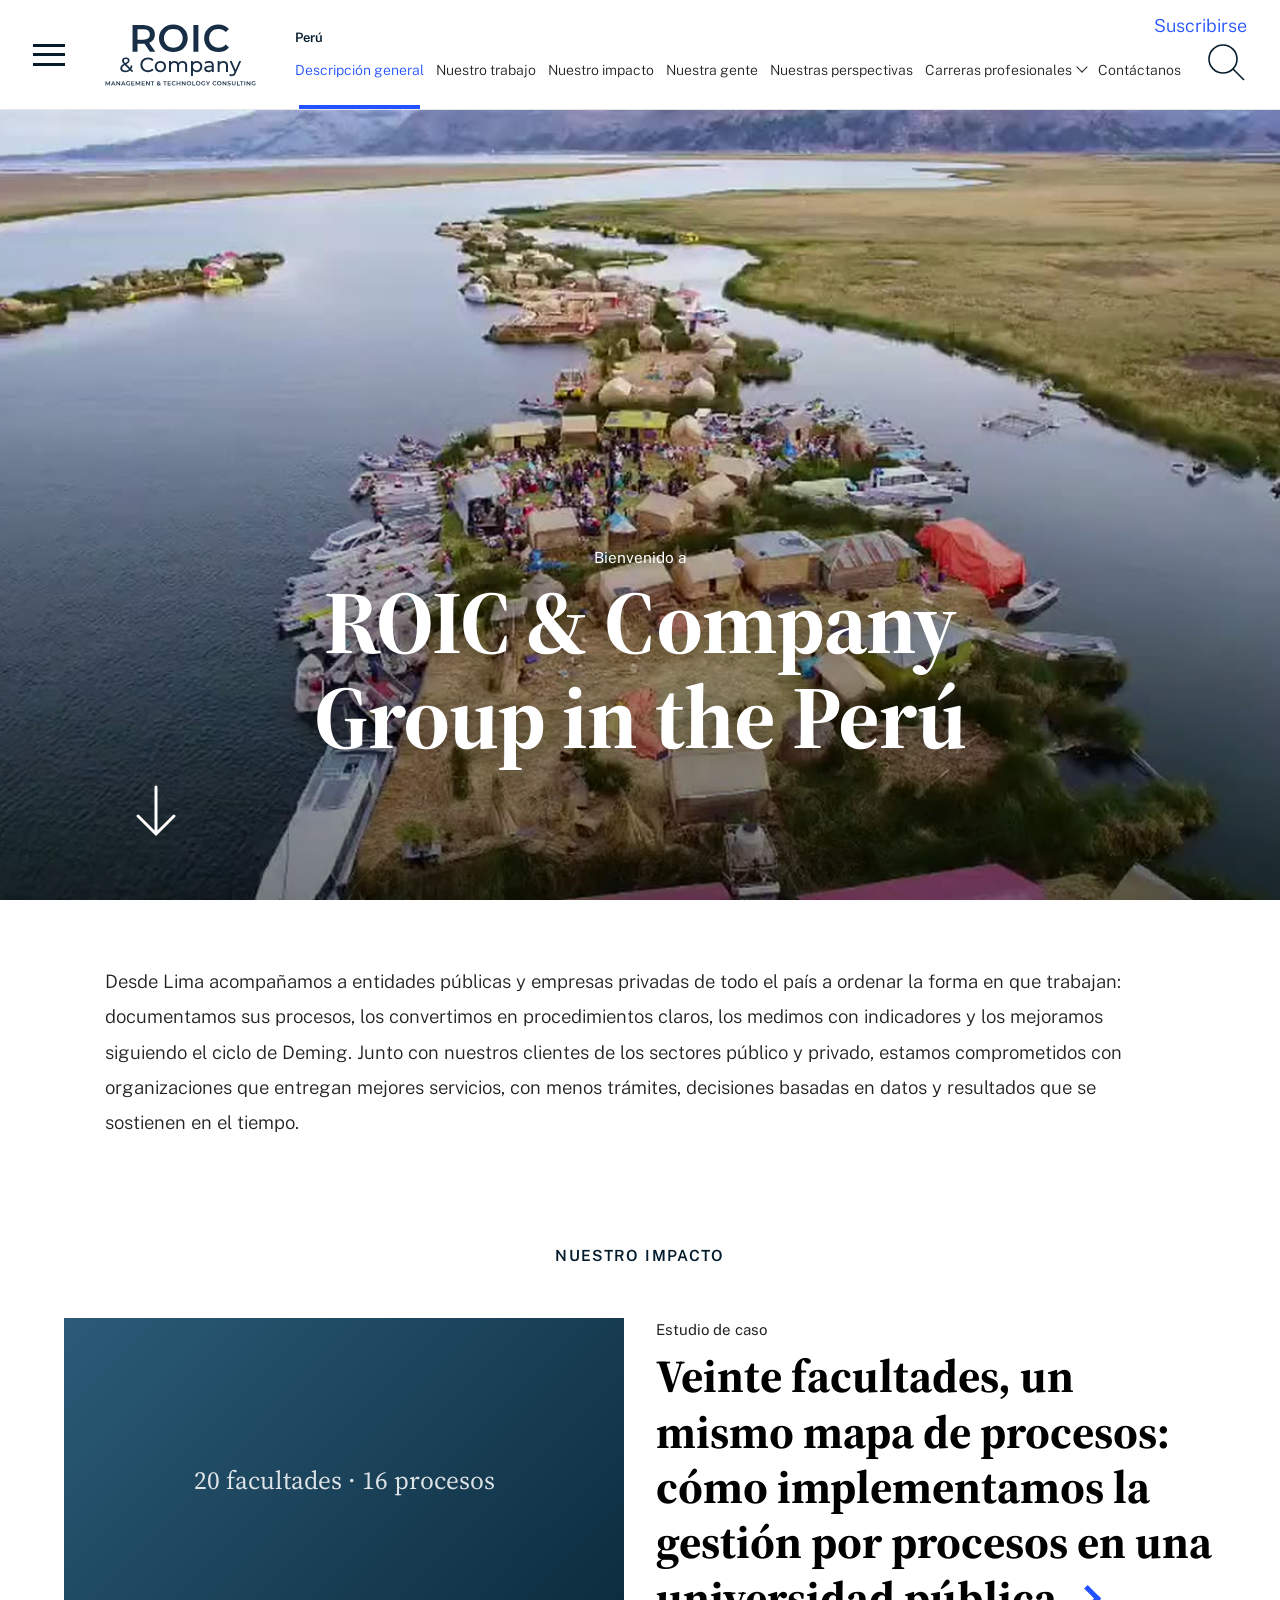
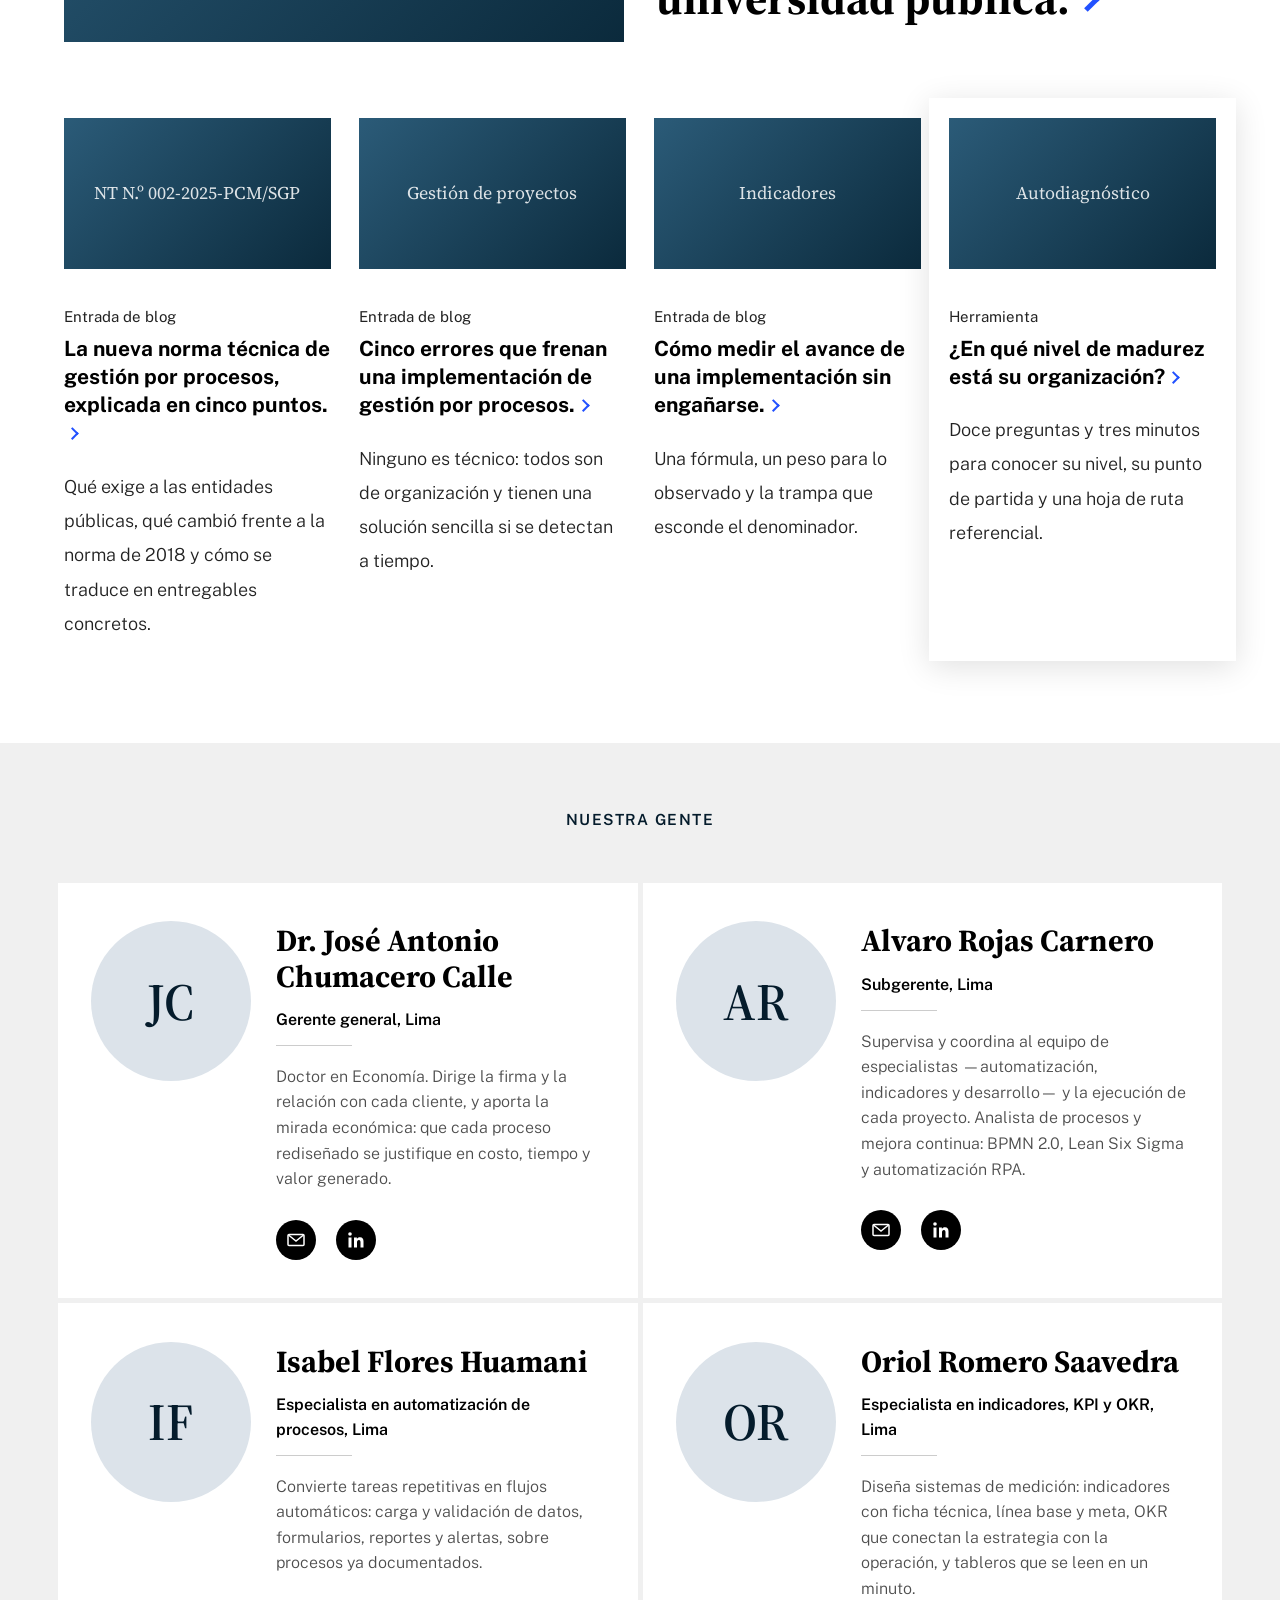
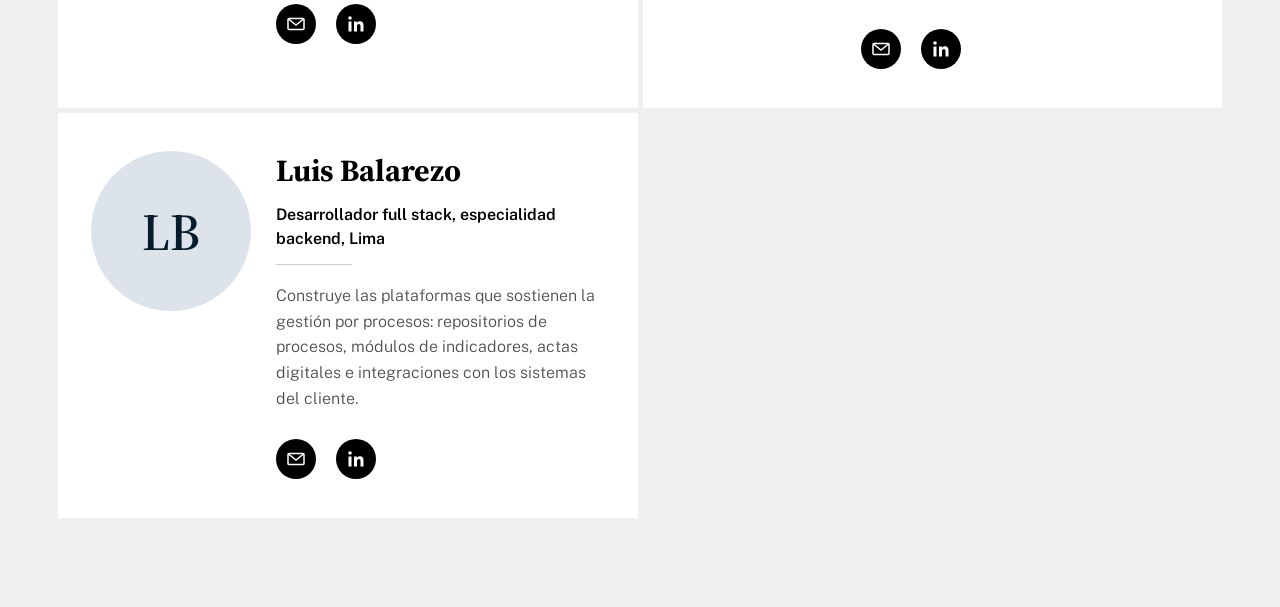
==== index.html @ 08c22ab5 "Perfil de Alvaro Rojas Carnero con su LinkedIn y su rol de supervisión - Perfil de Alvaro completado" ====
<!doctype html>
<html lang="es">
<head>
<meta charset="utf-8">
<meta name="viewport" content="width=device-width,initial-scale=1,viewport-fit=cover">
<title>ROIC &amp; Company Group in the Perú</title>
<meta name="description" content="ROIC &amp; Company, Management &amp; Technology Consulting: gestión por procesos para entidades públicas y empresas privadas en el Perú. Documentar, procedimentar, medir y mejorar.">
<meta name="theme-color" content="#FFFFFF">
<meta property="og:type" content="website">
<meta property="og:image" content="media/roic-logo.png">
<meta property="og:locale" content="es_PE">
<meta property="og:title" content="ROIC &amp; Company Group in the Perú">
<meta property="og:description" content="Gestión por procesos para entidades públicas y empresas privadas en el Perú.">
<link rel="icon" type="image/svg+xml" href="media/roic-icono.svg">
<link rel="icon" type="image/png" sizes="256x256" href="media/roic-icono.png">
<link rel="apple-touch-icon" href="media/roic-icono.png">
<link rel="preconnect" href="https://fonts.googleapis.com">
<link rel="preconnect" href="https://fonts.gstatic.com" crossorigin>
<link rel="stylesheet" href="https://fonts.googleapis.com/css2?family=Source+Serif+4:opsz,wght@8..60,400;8..60,600;8..60,700&family=Public+Sans:wght@300;400;500;600;700&display=swap">
<style>
/* Layout: corporate overview page. White sticky header with country label and section tabs; full-bleed video hero; centered intro; feature story; four-card row; people grid on grey. Single light look by design. */
:root{
  --ink:#051C2C; --text:#222222; --muted:#4D4D4D; --line:#E6E6E6;
  --blue:#2251FF; --grey:#F0F0F0; --white:#FFFFFF;
  --serif:"Source Serif 4",Georgia,"Times New Roman",serif;
  --sans:"Public Sans","Helvetica Neue",Arial,sans-serif;
  --hdr:110px;
  color-scheme:light;
}
*,*::before,*::after{box-sizing:border-box}
html{scroll-behavior:smooth;scroll-padding-top:var(--hdr)}
body{margin:0;background:var(--white);color:var(--text);font-family:var(--sans);font-size:18px;line-height:1.6;-webkit-font-smoothing:antialiased}
a{color:inherit;text-decoration:none}
h1,h2,h3,p{margin:0}
ul{margin:0;padding:0;list-style:none}
button{font:inherit;color:inherit;background:none;border:0;cursor:pointer;padding:0}
img{max-width:100%;display:block}
[hidden]{display:none!important}
:focus-visible{outline:2px solid var(--blue);outline-offset:3px}
.vh{position:absolute!important;width:1px;height:1px;overflow:hidden;clip:rect(0 0 0 0);white-space:nowrap}
.chev-r{display:inline-block;width:.42em;height:.42em;border-top:.13em solid var(--blue);border-right:.13em solid var(--blue);transform:rotate(45deg);margin-left:.18em;vertical-align:.12em}

/* ---------- Header ---------- */
.hdr{position:sticky;top:env(safe-area-inset-top,0px);z-index:50;background:var(--white);height:var(--hdr);border-bottom:1px solid var(--line)}
.hdr-in{height:100%;display:flex;align-items:stretch;padding-inline:clamp(16px,2.6vw,40px);gap:clamp(16px,3vw,56px)}
.burger{align-self:center;width:32px;height:22px;position:relative;flex:0 0 32px}
.burger span,.burger::before,.burger::after{content:"";position:absolute;left:0;right:0;height:3px;background:var(--ink)}
.burger::before{top:0}.burger span{top:9.5px}.burger::after{bottom:0}
.logo{align-self:center;font-family:var(--serif);font-weight:500;color:var(--ink);line-height:.98;font-size:29px;letter-spacing:-.01em;flex:0 0 auto}
.logo span{display:block}
.logo span+span{padding-left:.9em}
.nav{display:flex;flex-direction:column;justify-content:flex-end;min-width:0}
.country{font-size:13px;font-weight:600;color:var(--ink);margin-bottom:6px}
.tabs{display:flex;gap:clamp(14px,2vw,30px)}
.tabs>li{position:relative}
.tabs a,.tabs>li>button{display:inline-flex;align-items:center;gap:6px;padding:4px 0 28px;font-size:18px;font-weight:300;color:var(--text);white-space:nowrap;position:relative}
.tabs a:hover,.tabs>li>button:hover{color:var(--blue)}
.tabs a[aria-current="page"]{color:var(--blue)}
.tabs a[aria-current="page"]::after{content:"";position:absolute;left:4px;right:4px;bottom:0;height:4px;background:var(--blue)}
.dn{width:8px;height:8px;border-right:1.4px solid currentColor;border-bottom:1.4px solid currentColor;transform:translateY(-3px) rotate(45deg)}
.drop{position:absolute;top:100%;left:0;background:var(--white);border:1px solid var(--line);box-shadow:0 12px 30px rgba(0,0,0,.12);min-width:240px;padding:10px 0}
.drop a{display:block;padding:10px 20px;font-size:16px}
.drop a:hover{background:var(--grey)}
.util{margin-left:auto;display:flex;flex-direction:column;align-items:flex-end;justify-content:space-between;padding-block:12px 18px}
.util .acct{font-size:18px;color:var(--blue);font-weight:300}
.util .acct a:hover{text-decoration:underline}
.search-btn svg{width:42px;height:42px;stroke:var(--ink);stroke-width:1.6;fill:none}
@media (max-width:1660px){.tabs{gap:16px}.tabs a,.tabs>li>button{font-size:15.5px}}
@media (max-width:1460px){.tabs{gap:12px}.tabs a,.tabs>li>button{font-size:14px}}
@media (max-width:1279px){.nav,.util .acct{display:none}:root{--hdr:84px}.util{justify-content:center}.search-btn svg{width:32px;height:32px}.logo{font-size:25px}}

/* side menu */
.side{position:fixed;inset:0;z-index:80;display:flex}
.side-panel{width:min(420px,100%);height:100%;overflow-y:auto;background:var(--white);padding:28px clamp(20px,3vw,40px) 40px;box-shadow:20px 0 60px rgba(0,0,0,.2)}
.side-scrim{flex:1;background:rgba(5,28,44,.5)}
.side-x{font-size:34px;line-height:1;color:var(--ink);margin-bottom:24px}
.side h2{font-size:13px;font-weight:600;letter-spacing:.12em;text-transform:uppercase;color:var(--muted);margin:26px 0 8px}
.side a{display:block;padding:9px 0;font-size:20px;font-weight:300;border-bottom:1px solid var(--line)}
.side a:hover{color:var(--blue)}

/* search */
.srch{position:fixed;inset:0;z-index:90;background:rgba(255,255,255,.98);padding:clamp(24px,6vw,80px) clamp(16px,6vw,120px);overflow-y:auto}
.srch-top{display:flex;gap:16px;align-items:center;border-bottom:2px solid var(--ink);max-width:1000px;margin-inline:auto}
.srch input{flex:1;min-width:0;border:0;outline:0;font:400 clamp(26px,4vw,44px)/1.3 var(--serif);color:var(--ink);padding:10px 0;background:transparent}
.srch-x{font-size:40px;line-height:1;color:var(--ink)}
.srch ul{max-width:1000px;margin:24px auto 0;display:grid;gap:4px}
.srch li a{display:block;padding:14px 0;border-bottom:1px solid var(--line)}
.srch li a b{display:block;font:600 22px/1.3 var(--serif);color:var(--ink)}
.srch li a span{font-size:15px;color:var(--muted)}
.srch li a:hover b{color:var(--blue)}
.srch .none{max-width:1000px;margin:24px auto 0;color:var(--muted)}

/* ---------- Hero ---------- */
.hero{position:relative;height:calc(100vh - var(--hdr));min-height:520px;max-height:960px;overflow:hidden;color:#fff;
  background:#0B2A3C linear-gradient(160deg,#173F57 0%,#0B2A3C 45%,#051C2C 100%)}
.hero video{position:absolute;inset:0;width:100%;height:100%;object-fit:cover;opacity:0;transition:opacity 1.1s ease}
.hero video.on{opacity:1}
/* Paso de una región a otra: el video se oscurece y aparece el nombre de la región siguiente. */
.velo{position:absolute;inset:0;pointer-events:none;background:radial-gradient(ellipse 70% 60% at 50% 34%,rgba(5,28,44,.5),rgba(5,28,44,.8));opacity:0;transition:opacity .9s ease}
.hero.cambio .velo{opacity:1}
.reg{position:absolute;left:0;right:0;top:clamp(36px,15%,190px);z-index:1;display:flex;flex-direction:column;align-items:center;text-align:center;padding-inline:16px;pointer-events:none;color:#fff}
.reg>*{opacity:0;transition:opacity .45s ease,transform .45s ease,letter-spacing .45s ease,width .45s ease,clip-path .45s ease}
.reg-k{font-size:clamp(12px,.95vw,14px);font-weight:600;letter-spacing:.32em;text-transform:uppercase;color:#AFC2FF;transform:translateY(8px)}
.reg-n{font-size:clamp(34px,4.8vw,76px);font-weight:300;line-height:1.1;letter-spacing:.5em;margin-right:-.5em;text-transform:uppercase;margin-top:10px;clip-path:inset(0 0 100% 0);transform:translateY(.25em);text-shadow:0 2px 30px rgba(0,0,0,.35)}
.reg-l{display:block;width:0;height:3px;background:var(--blue);margin-top:18px}
.reg-c{font-size:clamp(12px,.95vw,14px);letter-spacing:.16em;margin-top:14px;font-variant-numeric:tabular-nums;color:rgba(255,255,255,.85)}
.hero.cambio .reg>*{opacity:1;transform:none;transition-duration:.9s;transition-timing-function:cubic-bezier(.2,.7,.2,1)}
.hero.cambio .reg-k{transition-delay:.1s}
.hero.cambio .reg-n{clip-path:inset(0 0 -10% 0);letter-spacing:.28em;margin-right:-.28em;transition-delay:.2s}
.hero.cambio .reg-l{width:72px;transition-delay:.55s}
.hero.cambio .reg-c{transition-delay:.7s}
/* Región que se está viendo, junto al botón de pausa. */
.loc{position:absolute;right:calc(clamp(16px,2.2vw,40px) + 60px);bottom:clamp(20px,4vh,40px);z-index:2;height:44px;margin:0;display:flex;align-items:center;gap:10px;color:#fff;font-size:13px;font-weight:600;letter-spacing:.16em;text-transform:uppercase;text-shadow:0 1px 8px rgba(0,0,0,.5);transition:opacity .5s ease}
.loc::before{content:"";width:22px;height:2px;background:currentColor}
.hero.cambio .loc{opacity:0}
.hero::after{content:"";position:absolute;inset:0;background:linear-gradient(180deg,rgba(0,0,0,0) 25%,rgba(0,0,0,.5) 100%);pointer-events:none}
.hero-txt{position:absolute;left:0;right:0;bottom:clamp(110px,15vh,150px);z-index:1;text-align:center;padding-inline:16px}
.hero-txt p{font-size:clamp(15px,1.2vw,18px);font-weight:400;text-shadow:0 1px 8px rgba(0,0,0,.4)}
.hero-txt h1{font-family:var(--serif);font-weight:700;font-size:clamp(52px,7vw,104px);line-height:1.06;letter-spacing:-.01em;margin-top:6px;text-shadow:0 2px 24px rgba(0,0,0,.35);text-wrap:balance}
.down{position:absolute;left:clamp(16px,10.5vw,190px);bottom:clamp(40px,7vh,64px);z-index:1;width:44px;height:52px}
.down svg{width:100%;height:100%;stroke:#fff;stroke-width:3;fill:none;stroke-linecap:round}
.pause{position:absolute;right:clamp(16px,2.2vw,40px);bottom:clamp(20px,4vh,40px);z-index:2;width:44px;height:44px;border-radius:50%;background:var(--blue);display:grid;place-items:center}
.pause i{display:block;width:14px;height:16px;border-left:5px solid #fff;border-right:5px solid #fff}
.pause.play i{width:0;height:0;border-left:15px solid #fff;border-top:9px solid transparent;border-bottom:9px solid transparent;border-right:0;margin-left:4px}
.pause .tip{position:absolute;right:-4px;bottom:calc(100% + 14px);background:#fff;color:var(--ink);font-size:20px;font-weight:300;white-space:nowrap;padding:12px 24px;opacity:0;transform:translateY(4px);transition:opacity .2s,transform .2s;pointer-events:none}
.pause .tip::after{content:"";position:absolute;right:18px;top:100%;border:8px solid transparent;border-top-color:#fff}
.pause:hover .tip,.pause:focus-visible .tip{opacity:1;transform:none}

/* ---------- Intro ---------- */
.intro{padding:clamp(48px,6vw,64px) 16px clamp(64px,8vw,110px)}
.intro p{max-width:1070px;margin-inline:auto;font-size:clamp(18px,1.45vw,21px);line-height:1.9;font-weight:300;color:var(--text)}

/* ---------- Feature ---------- */
.label{text-align:center;font-size:clamp(15px,1.2vw,18px);font-weight:600;letter-spacing:.09em;text-transform:uppercase;color:var(--ink);margin-bottom:clamp(36px,4vw,56px)}
.feat{max-width:1560px;margin-inline:auto;padding-inline:clamp(16px,5vw,90px);display:grid;grid-template-columns:minmax(0,1fr) minmax(0,1fr);gap:clamp(24px,2.5vw,40px);align-items:start}
.media{position:relative;background:#173F57 linear-gradient(135deg,#2B5B78,#0B2A3C);aspect-ratio:745/430;overflow:hidden;max-width:100%}
.media img{position:absolute;inset:0;width:100%;height:100%;object-fit:cover}
.media .ph{position:absolute;inset:0;display:grid;place-items:center;color:rgba(255,255,255,.85);font-family:var(--serif);font-size:clamp(20px,2vw,30px);text-align:center;padding:16px}
.kind{font-size:15px;color:var(--text);margin-bottom:6px}
.feat h2{font-family:var(--serif);font-weight:700;font-size:clamp(34px,3.6vw,56px);line-height:1.2;color:#000}
.feat h2 a:hover{text-decoration:underline;text-decoration-thickness:2px;text-underline-offset:6px}

/* ---------- Cards ---------- */
.cards{max-width:1600px;margin:clamp(56px,6vw,90px) auto 0;padding:0 clamp(16px,5vw,96px) clamp(72px,8vw,110px);display:grid;grid-template-columns:repeat(4,minmax(0,1fr));gap:clamp(16px,2.2vw,40px)}
.card{padding:20px;margin:-20px;transition:box-shadow .25s;background:var(--white);display:flex;flex-direction:column}
.card:hover,.card.hl{box-shadow:0 6px 30px rgba(0,0,0,.12)}
.card .media{aspect-ratio:352/198}
.card .media .ph{font-size:clamp(17px,1.4vw,22px)}
.card .kind{margin-top:36px}
.card h3{font-family:var(--sans);font-weight:700;font-size:clamp(21px,1.6vw,26px);line-height:1.35;color:#000}
.card h3 a:hover{text-decoration:underline;text-underline-offset:4px}
.card p.sum{margin-top:22px;font-size:clamp(18px,1.3vw,21px);font-weight:300;line-height:1.9;color:var(--text)}

/* ---------- People ---------- */
.people{background:var(--grey);padding:clamp(48px,5vw,64px) clamp(16px,4.5vw,72px) clamp(64px,7vw,96px)}
.people .label{margin-bottom:clamp(32px,4vw,56px)}
.pgrid{max-width:1530px;margin-inline:auto;display:grid;grid-template-columns:repeat(2,minmax(0,1fr));gap:5px}
.person{background:var(--white);padding:clamp(28px,3vw,50px) clamp(20px,2.6vw,40px);display:grid;grid-template-columns:160px minmax(0,1fr);gap:clamp(20px,2vw,30px);align-items:start;transition:box-shadow .25s;position:relative}
.person:hover{box-shadow:0 8px 40px rgba(0,0,0,.14);z-index:1}
.avatar{width:160px;height:160px;border-radius:50%;overflow:hidden;background:#DCE3EA;position:relative;display:grid;place-items:center;font-family:var(--serif);font-weight:600;font-size:52px;color:var(--ink)}
.avatar img{position:absolute;inset:0;width:100%;height:100%;object-fit:cover}
.person h3{font-family:var(--serif);font-weight:700;font-size:clamp(28px,2.4vw,36px);line-height:1.15;color:#000;margin-top:2px}
.role{font-size:16px;font-weight:600;color:#000;margin-top:14px;line-height:1.55}
.person hr{width:76px;border:0;border-top:1px solid #CCC;margin:12px 0 18px}
.bio{font-size:16px;font-weight:300;color:var(--muted);line-height:1.6}
.soc{display:flex;gap:20px;margin-top:28px;position:relative;z-index:1}
.person h3 a::after{content:"";position:absolute;inset:0}
.person:hover h3{color:var(--blue)}
.soc a{width:40px;height:40px;border-radius:50%;background:#000;display:grid;place-items:center}
.soc a:hover{background:var(--blue)}
.soc svg{width:20px;height:20px;fill:none;stroke:#fff;stroke-width:1.5}
.soc svg.in{fill:#fff;stroke:none}

@media (max-width:1100px){.cards{grid-template-columns:repeat(2,minmax(0,1fr));row-gap:56px}}
@media (max-width:900px){.feat{grid-template-columns:minmax(0,1fr)}.pgrid{grid-template-columns:minmax(0,1fr)}}
@media (max-width:620px){.cards{grid-template-columns:minmax(0,1fr)}.person{grid-template-columns:minmax(0,1fr)}.avatar{width:120px;height:120px;font-size:40px}.card{margin:-12px;padding:12px}}
@media (max-width:620px){.hero-txt{bottom:120px}.down{bottom:36px;width:34px;height:42px}}
@media (prefers-reduced-motion:reduce){html{scroll-behavior:auto}*{transition:none!important}}

.logo img{height:64px;width:auto;display:block}
.side-logo{display:block;border:0!important;padding:0 0 18px!important;margin-bottom:8px}
.side-logo img{width:240px;height:auto}
@media (max-width:1279px){.logo img{height:48px}}
</style>
</head>
<body>

<header class="hdr">
  <div class="hdr-in">
    <button type="button" class="burger" id="menu-open" aria-label="Abrir el menú" aria-expanded="false" aria-controls="side"><span></span></button>
    <a class="logo" href="index.html" aria-label="ROIC &amp; Company, inicio"><img src="media/roic-logo.svg" alt="ROIC &amp; Company · Management &amp; Technology Consulting" width="598" height="250"></a>
    <nav class="nav" aria-label="ROIC &amp; Company Group in the Perú">
      <p class="country">Perú</p>
      <ul class="tabs">
        <li><a href="index.html" aria-current="page">Descripción general</a></li>
        <li><a href="trabajo.html">Nuestro trabajo</a></li>
        <li><a href="impacto.html">Nuestro impacto</a></li>
        <li><a href="#gente">Nuestra gente</a></li>
        <li><a href="servicios.html#recursos">Nuestras perspectivas</a></li>
        <li><button type="button" id="car-btn" aria-expanded="false" aria-controls="car-drop">Carreras profesionales <span class="dn" aria-hidden="true"></span></button>
          <div class="drop" id="car-drop" hidden><a href="servicios.html#contacto">Trabaja con nosotros</a><a href="#gente">Conoce al equipo</a></div></li>
        <li><a href="servicios.html#contacto">Contáctanos</a></li>
      </ul>
    </nav>
    <div class="util">
      <p class="acct"><a href="servicios.html#contacto">Suscribirse</a></p>
      <button type="button" class="search-btn" id="search-open" aria-label="Buscar en el sitio"><svg viewBox="0 0 42 42" aria-hidden="true"><circle cx="18" cy="18" r="14"/><path d="M28 28l11 11"/></svg></button>
    </div>
  </div>
</header>

<div class="side" id="side" hidden>
  <nav class="side-panel" aria-label="Menú">
    <button type="button" class="side-x" id="menu-close" aria-label="Cerrar el menú">×</button>
    <a class="side-logo" href="index.html" aria-label="ROIC &amp; Company, inicio"><img src="media/roic-logo.svg" alt="ROIC &amp; Company · Management &amp; Technology Consulting" width="598" height="250"></a>
    <a href="index.html">Descripción general</a>
    <a href="trabajo.html">Nuestro trabajo</a>
    <a href="impacto.html">Nuestro impacto</a>
    <a href="#gente">Nuestra gente</a>
    <a href="servicios.html#recursos">Nuestras perspectivas</a>
    <a href="servicios.html#contacto">Contáctanos</a>
    <h2>Servicios</h2>
    <a href="servicios.html#documentar">Documentar</a>
    <a href="servicios.html#procedimentar">Procedimentar</a>
    <a href="servicios.html#medir">Medir</a>
    <a href="servicios.html#mejorar">Mejorar</a>
    <h2>Herramientas</h2>
    <a href="servicios.html#diagnostico">Autodiagnóstico de madurez</a>
    <a href="servicios.html#metodologia">Metodología</a>
    <a href="servicios.html#preguntas">Preguntas frecuentes</a>
  </nav>
  <div class="side-scrim" id="side-scrim"></div>
</div>

<div class="srch" id="srch" hidden role="dialog" aria-label="Buscar">
  <div class="srch-top"><label class="vh" for="q">Buscar</label><input id="q" type="search" placeholder="Buscar en ROIC &amp; Company" autocomplete="off"><button type="button" class="srch-x" id="search-close" aria-label="Cerrar la búsqueda">×</button></div>
  <ul id="srch-res"></ul>
  <p class="none" id="srch-none" hidden>No encontramos resultados. Pruebe con «indicadores», «manual» o «norma técnica».</p>
</div>

<main>
  <section class="hero" aria-labelledby="hero-t">
    <video class="clip on" autoplay muted playsinline preload="auto" poster="media/regiones/lima.jpg" aria-hidden="true"></video>
    <video class="clip" muted playsinline preload="none" aria-hidden="true"></video>
    <div class="velo" aria-hidden="true"></div>
    <div class="reg" aria-hidden="true"><span class="reg-k">Región</span><span class="reg-n" id="reg-n"></span><span class="reg-l"></span><span class="reg-c" id="reg-c"></span></div>
    <p class="loc" id="loc" aria-hidden="true">Lima · Perú</p>
    <div class="hero-txt">
      <p>Bienvenido a</p>
      <h1 id="hero-t">ROIC &amp; Company Group in the Perú</h1>
    </div>
    <a class="down" href="#intro" aria-label="Ir al contenido"><svg viewBox="0 0 44 52" aria-hidden="true"><path d="M22 2v46M4 31l18 18 18-18"/></svg></a>
    <button type="button" class="pause" id="pause" aria-label="Pausar el video"><i aria-hidden="true"></i><span class="tip" id="pause-tip">Pausar video</span></button>
  </section>

  <section class="intro" id="intro">
    <p>Desde Lima acompañamos a entidades públicas y empresas privadas de todo el país a ordenar la forma en que trabajan: documentamos sus procesos, los convertimos en procedimientos claros, los medimos con indicadores y los mejoramos siguiendo el ciclo de Deming. Junto con nuestros clientes de los sectores público y privado, estamos comprometidos con organizaciones que entregan mejores servicios, con menos trámites, decisiones basadas en datos y resultados que se sostienen en el tiempo.</p>
  </section>

  <section id="impacto" aria-labelledby="imp-t">
    <h2 class="label" id="imp-t">Nuestro impacto</h2>
    <div class="feat">
      <a class="media" href="servicios.html#experiencia" tabindex="-1" aria-hidden="true"><span class="ph">20 facultades · 16 procesos</span><img src="media/caso-universidad.jpg" alt="" loading="lazy" onerror="this.remove()"></a>
      <div>
        <p class="kind">Estudio de caso</p>
        <h2><a href="servicios.html#experiencia">Veinte facultades, un mismo mapa de procesos: cómo implementamos la gestión por procesos en una universidad pública.<span class="chev-r" aria-hidden="true"></span></a></h2>
      </div>
    </div>

    <div class="cards">
      <article class="card">
        <a class="media" href="servicios.html#art-nt" tabindex="-1" aria-hidden="true"><span class="ph">NT N.º 002-2025-PCM/SGP</span><img src="media/norma.jpg" alt="" loading="lazy" onerror="this.remove()"></a>
        <p class="kind">Entrada de blog</p>
        <h3><a href="servicios.html#art-nt">La nueva norma técnica de gestión por procesos, explicada en cinco puntos.<span class="chev-r" aria-hidden="true"></span></a></h3>
        <p class="sum">Qué exige a las entidades públicas, qué cambió frente a la norma de 2018 y cómo se traduce en entregables concretos.</p>
      </article>
      <article class="card">
        <a class="media" href="servicios.html#art-errores" tabindex="-1" aria-hidden="true"><span class="ph">Gestión de proyectos</span><img src="media/errores.jpg" alt="" loading="lazy" onerror="this.remove()"></a>
        <p class="kind">Entrada de blog</p>
        <h3><a href="servicios.html#art-errores">Cinco errores que frenan una implementación de gestión por procesos.<span class="chev-r" aria-hidden="true"></span></a></h3>
        <p class="sum">Ninguno es técnico: todos son de organización y tienen una solución sencilla si se detectan a tiempo.</p>
      </article>
      <article class="card">
        <a class="media" href="servicios.html#art-avance" tabindex="-1" aria-hidden="true"><span class="ph">Indicadores</span><img src="media/indicadores.jpg" alt="" loading="lazy" onerror="this.remove()"></a>
        <p class="kind">Entrada de blog</p>
        <h3><a href="servicios.html#art-avance">Cómo medir el avance de una implementación sin engañarse.<span class="chev-r" aria-hidden="true"></span></a></h3>
        <p class="sum">Una fórmula, un peso para lo observado y la trampa que esconde el denominador.</p>
      </article>
      <article class="card hl">
        <a class="media" href="servicios.html#diagnostico" tabindex="-1" aria-hidden="true"><span class="ph">Autodiagnóstico</span><img src="media/diagnostico.jpg" alt="" loading="lazy" onerror="this.remove()"></a>
        <p class="kind">Herramienta</p>
        <h3><a href="servicios.html#diagnostico">¿En qué nivel de madurez está su organización?<span class="chev-r" aria-hidden="true"></span></a></h3>
        <p class="sum">Doce preguntas y tres minutos para conocer su nivel, su punto de partida y una hoja de ruta referencial.</p>
      </article>
    </div>
  </section>

  <section class="people" id="gente" aria-labelledby="gente-t">
    <h2 class="label" id="gente-t">Nuestra gente</h2>
    <div class="pgrid" id="pgrid"></div>
  </section>
</main>

<script src="equipo.js"></script>
<script>
(function () {
  'use strict';

  /* El equipo (nombres, cargos, fotos y perfiles) está en equipo.js. */
  var EQUIPO = window.EQUIPO || [];

  var $ = function (s) { return document.querySelector(s); };
  function esc(t) { return String(t).replace(/[&<>"]/g, function (c) { return { '&': '&amp;', '<': '&lt;', '>': '&gt;', '"': '&quot;' }[c]; }); }

  /* ---------- People ---------- */
  var MAIL = '<svg viewBox="0 0 20 20" aria-hidden="true"><rect x="2" y="4.5" width="16" height="11" rx="1"/><path d="M2.5 5l7.5 6 7.5-6"/></svg>';
  var IN = '<svg class="in" viewBox="0 0 20 20" aria-hidden="true"><rect x="2.5" y="7.5" width="3" height="10"/><circle cx="4" cy="4" r="1.8"/><path d="M8 7.5h2.9v1.4c.5-.9 1.6-1.6 3.1-1.6 2.6 0 3.5 1.6 3.5 4.3v5.9h-3v-5.2c0-1.3-.3-2.3-1.6-2.3-1.4 0-1.9 1-1.9 2.3v5.2H8z"/></svg>';
  $('#pgrid').innerHTML = EQUIPO.map(function (p) {
    var mail = p.correo ? 'mailto:' + p.correo : 'servicios.html#contacto';
    var nombre = (p.tratamiento ? p.tratamiento + ' ' : '') + p.nombre;
    return '<article class="person">' +
      '<div class="avatar" aria-hidden="true">' + esc(p.ini) + '<img src="media/equipo/' + esc(p.id) + '.jpg" alt="" loading="lazy" onerror="this.remove()"></div>' +
      '<div><h3><a href="persona.html?p=' + esc(p.id) + '">' + esc(nombre) + '</a></h3><p class="role">' + esc(p.cargo) + (p.sede ? ', ' + esc(p.sede) : '') + '</p><hr><p class="bio">' + esc(p.bio) + '</p>' +
      '<div class="soc"><a href="' + esc(mail) + '" aria-label="Escribir a ' + esc(p.nombre) + '">' + MAIL + '</a>' +
      (p.linkedin ? '<a href="' + esc(p.linkedin) + '" target="_blank" rel="noopener" aria-label="LinkedIn de ' + esc(p.nombre) + '">' + IN + '</a>' : '') +
      '</div></div></article>';
  }).join('');

  /* ---------- Videos de las regiones ----------
     Se suceden en este orden y vuelven a empezar. Antes de cada video aparece
     el nombre de su región. Para agregar una región: súbala al release
     «videos-regiones», corra herramientas/video/preparar_videos_regiones.sh y
     añádala aquí (hd: true si existe media/regiones/<archivo>.mp4 en 1920 × 1080). */
  var REGIONES = [
    { nombre: 'Lima', archivo: 'lima', hd: true,  coord: '12°03′ S · 77°02′ O' },
    { nombre: 'Puno', archivo: 'puno', hd: false, coord: '15°50′ S · 70°01′ O' }
  ];
  var hero = $('.hero'), clips = [].slice.call(hero.querySelectorAll('.clip'));
  var pause = $('#pause'), tip = $('#pause-tip'), loc = $('#loc'), regN = $('#reg-n'), regC = $('#reg-c');
  var reduce = window.matchMedia('(prefers-reduced-motion: reduce)').matches;
  var movil = window.matchMedia('(max-width: 900px)').matches;
  var act = clips[0], sig = clips[1], actual = 0, anunciado = false, pausado = reduce;

  function fuente(i) { var r = REGIONES[i]; return 'media/regiones/' + r.archivo + (r.hd && !movil ? '' : '-720') + '.mp4'; }
  function buenas() { return REGIONES.filter(function (r) { return !r.mala; }).length; }
  function siguiente(i) {
    for (var k = 1; k <= REGIONES.length; k++) { var j = (i + k) % REGIONES.length; if (!REGIONES[j].mala) return j; }
    return i;
  }
  function cargar(v, i) {
    v.indice = i;
    if (v.getAttribute('src') === fuente(i)) { v.currentTime = 0; return; }
    v.poster = 'media/regiones/' + REGIONES[i].archivo + '.jpg';
    v.preload = 'auto';
    v.src = fuente(i);
  }
  function reproducir(v) { var r = v.play(); if (r && r.catch) r.catch(function () {}); }
  function setPaused(p) {
    pausado = p;
    pause.classList.toggle('play', p);
    pause.setAttribute('aria-label', p ? 'Reproducir el video' : 'Pausar el video');
    tip.textContent = p ? 'Reproducir video' : 'Pausar video';
  }
  function anunciar(i) {
    regN.textContent = REGIONES[i].nombre;
    regC.textContent = REGIONES[i].coord;
    hero.classList.add('cambio');
  }
  function pasar() {
    var i = siguiente(actual);
    if (sig.indice !== i) cargar(sig, i);
    if (!hero.classList.contains('cambio')) anunciar(i);
    var anterior = act;
    act = sig; sig = anterior; actual = i; anunciado = false;
    act.classList.add('on'); anterior.classList.remove('on');
    loc.textContent = REGIONES[i].nombre + ' · Perú';
    if (!pausado) reproducir(act);
    // Cuando termine el fundido, el video que salió prepara la región siguiente.
    setTimeout(function () { if (buenas() > 1) cargar(sig, siguiente(actual)); }, 1300);
  }
  function fallo(v) {
    if (v.indice === undefined) return;
    REGIONES[v.indice].mala = true;
    if (!buenas()) { pause.hidden = loc.hidden = true; hero.classList.remove('cambio'); return; }
    if (v === act) pasar();
    else if (buenas() > 1) cargar(sig, siguiente(actual));
  }

  clips.forEach(function (v) {
    v.addEventListener('timeupdate', function () {
      if (v !== act || !v.duration) return;
      // Un segundo antes del final se anuncia la región siguiente…
      if (!anunciado && buenas() > 1 && v.duration - v.currentTime < 1.1) { anunciado = true; anunciar(siguiente(actual)); }
      // …y el nombre se retira cuando el nuevo video ya lleva un momento en pantalla.
      if (!anunciado && v.currentTime > 1.5 && hero.classList.contains('cambio')) hero.classList.remove('cambio');
    });
    v.addEventListener('ended', function () { if (v === act) { if (buenas() > 1) pasar(); else { v.currentTime = 0; reproducir(v); } } });
    v.addEventListener('error', function () { fallo(v); });
  });

  act.indice = 0;
  act.src = fuente(0);
  if (REGIONES.length > 1) {
    act.addEventListener('playing', function precarga() {
      act.removeEventListener('playing', precarga);
      setTimeout(function () { cargar(sig, siguiente(actual)); }, 2000);
    });
  }
  if (reduce) { act.removeAttribute('autoplay'); act.pause(); setPaused(true); }
  pause.addEventListener('click', function () {
    if (pausado) { setPaused(false); reproducir(act); }
    else { setPaused(true); act.pause(); }
  });

  /* ---------- Menus ---------- */
  var side = $('#side'), openBtn = $('#menu-open');
  function setSide(o) { side.hidden = !o; openBtn.setAttribute('aria-expanded', String(o)); document.body.style.overflow = o ? 'hidden' : ''; if (o) $('#menu-close').focus(); else openBtn.focus(); }
  openBtn.addEventListener('click', function () { setSide(true); });
  $('#menu-close').addEventListener('click', function () { setSide(false); });
  $('#side-scrim').addEventListener('click', function () { setSide(false); });
  side.addEventListener('click', function (e) { if (e.target.closest('a')) { side.hidden = true; openBtn.setAttribute('aria-expanded', 'false'); document.body.style.overflow = ''; } });

  var carBtn = $('#car-btn'), carDrop = $('#car-drop');
  carBtn.addEventListener('click', function (e) { e.stopPropagation(); var o = carDrop.hidden; carDrop.hidden = !o; carBtn.setAttribute('aria-expanded', String(o)); });
  document.addEventListener('click', function (e) { if (!carDrop.hidden && !carDrop.contains(e.target)) { carDrop.hidden = true; carBtn.setAttribute('aria-expanded', 'false'); } });

  /* ---------- Search ---------- */
  var IDX = [
    ['Documentar', 'Inventario de productos, mapa de procesos y fichas de caracterización', 'servicios.html#documentar'],
    ['Procedimentar', 'Procedimientos en BPMN 2.0, manual de procedimientos (MAPRO) y matrices RACI', 'servicios.html#procedimentar'],
    ['Medir', 'Indicadores, KPI y OKR, línea base, metas y tableros de control', 'servicios.html#medir'],
    ['Mejorar', 'Rediseño, Lean, simplificación administrativa, automatización y plan de mejora', 'servicios.html#mejorar'],
    ['Metodología', 'Ciclo de Deming PHVA y Norma Técnica N.º 002-2025-PCM/SGP', 'servicios.html#metodologia'],
    ['Sectores', 'Sector público, sector privado y educación superior', 'servicios.html#sectores'],
    ['Experiencia', 'Universidad pública con 20 facultades y 16 procesos de Nivel 0', 'servicios.html#experiencia'],
    ['Autodiagnóstico de madurez', 'Doce preguntas, nivel de madurez y hoja de ruta', 'servicios.html#diagnostico'],
    ['La norma técnica en cinco puntos', 'NT N.º 002-2025-PCM/SGP, entidades públicas, guía práctica', 'servicios.html#art-nt'],
    ['Cinco errores que frenan una implementación', 'Gestión de proyectos, aprobadores, codificación', 'servicios.html#art-errores'],
    ['Cómo medir el avance sin engañarse', 'Fórmula de avance, conformes, observados', 'servicios.html#art-avance'],
    ['KPI y OKR', 'Indicadores y objetivos trimestrales', 'servicios.html#art-kpi'],
    ['Automatizar después de documentar', 'Automatización de procesos', 'servicios.html#art-auto'],
    ['La cuña de Deming', 'Por qué las mejoras retroceden', 'servicios.html#art-cuna'],
    ['Cómo trabajamos', 'Modalidades: proyecto integral, por fase, acompañamiento, formación, tecnología', 'servicios.html#como-trabajamos'],
    ['Preguntas frecuentes', 'Costos, plazos, ISO 9001, herramientas, confidencialidad', 'servicios.html#preguntas'],
    ['Contáctanos', 'Solicitar una propuesta', 'servicios.html#contacto'],
    ['Nuestra gente', 'José Antonio Chumacero, Alvaro Rojas, Isabel Flores, Oriol Romero, Luis Balarezo', '#gente'],
    ['José Antonio Chumacero Calle', 'Gerente general · Doctor en Economía', 'persona.html?p=chumacero'],
    ['Alvaro Rojas Carnero', 'Subgerente · Coordinación de proyectos', 'persona.html?p=rojas'],
    ['Isabel Flores Huamani', 'Especialista en automatización de procesos', 'persona.html?p=flores'],
    ['Oriol Romero Saavedra', 'Especialista en indicadores, KPI y OKR', 'persona.html?p=romero'],
    ['Luis Balarezo', 'Desarrollador full stack, especialidad backend', 'persona.html?p=balarezo']
  ];
  var srch = $('#srch'), q = $('#q'), res = $('#srch-res'), none = $('#srch-none'), sBtn = $('#search-open');
  function norm(t) { return t.toLowerCase().normalize('NFD').replace(/[̀-ͯ]/g, ''); }
  function render() {
    var v = norm(q.value.trim());
    var hits = IDX.filter(function (r) { return !v || norm(r[0] + ' ' + r[1]).indexOf(v) > -1; });
    res.innerHTML = hits.map(function (r) { return '<li><a href="' + r[2] + '"><b>' + esc(r[0]) + '</b><span>' + esc(r[1]) + '</span></a></li>'; }).join('');
    none.hidden = hits.length > 0;
  }
  function setSearch(o) { srch.hidden = !o; document.body.style.overflow = o ? 'hidden' : ''; if (o) { render(); q.focus(); } else sBtn.focus(); }
  sBtn.addEventListener('click', function () { setSearch(true); });
  $('#search-close').addEventListener('click', function () { setSearch(false); });
  q.addEventListener('input', render);
  srch.addEventListener('click', function (e) { if (e.target.closest('a')) { srch.hidden = true; document.body.style.overflow = ''; } });

  document.addEventListener('keydown', function (e) {
    if (e.key !== 'Escape') return;
    if (!srch.hidden) setSearch(false);
    else if (!side.hidden) setSide(false);
    else if (!carDrop.hidden) { carDrop.hidden = true; carBtn.setAttribute('aria-expanded', 'false'); carBtn.focus(); }
  });
})();
</script>
</body>
</html>
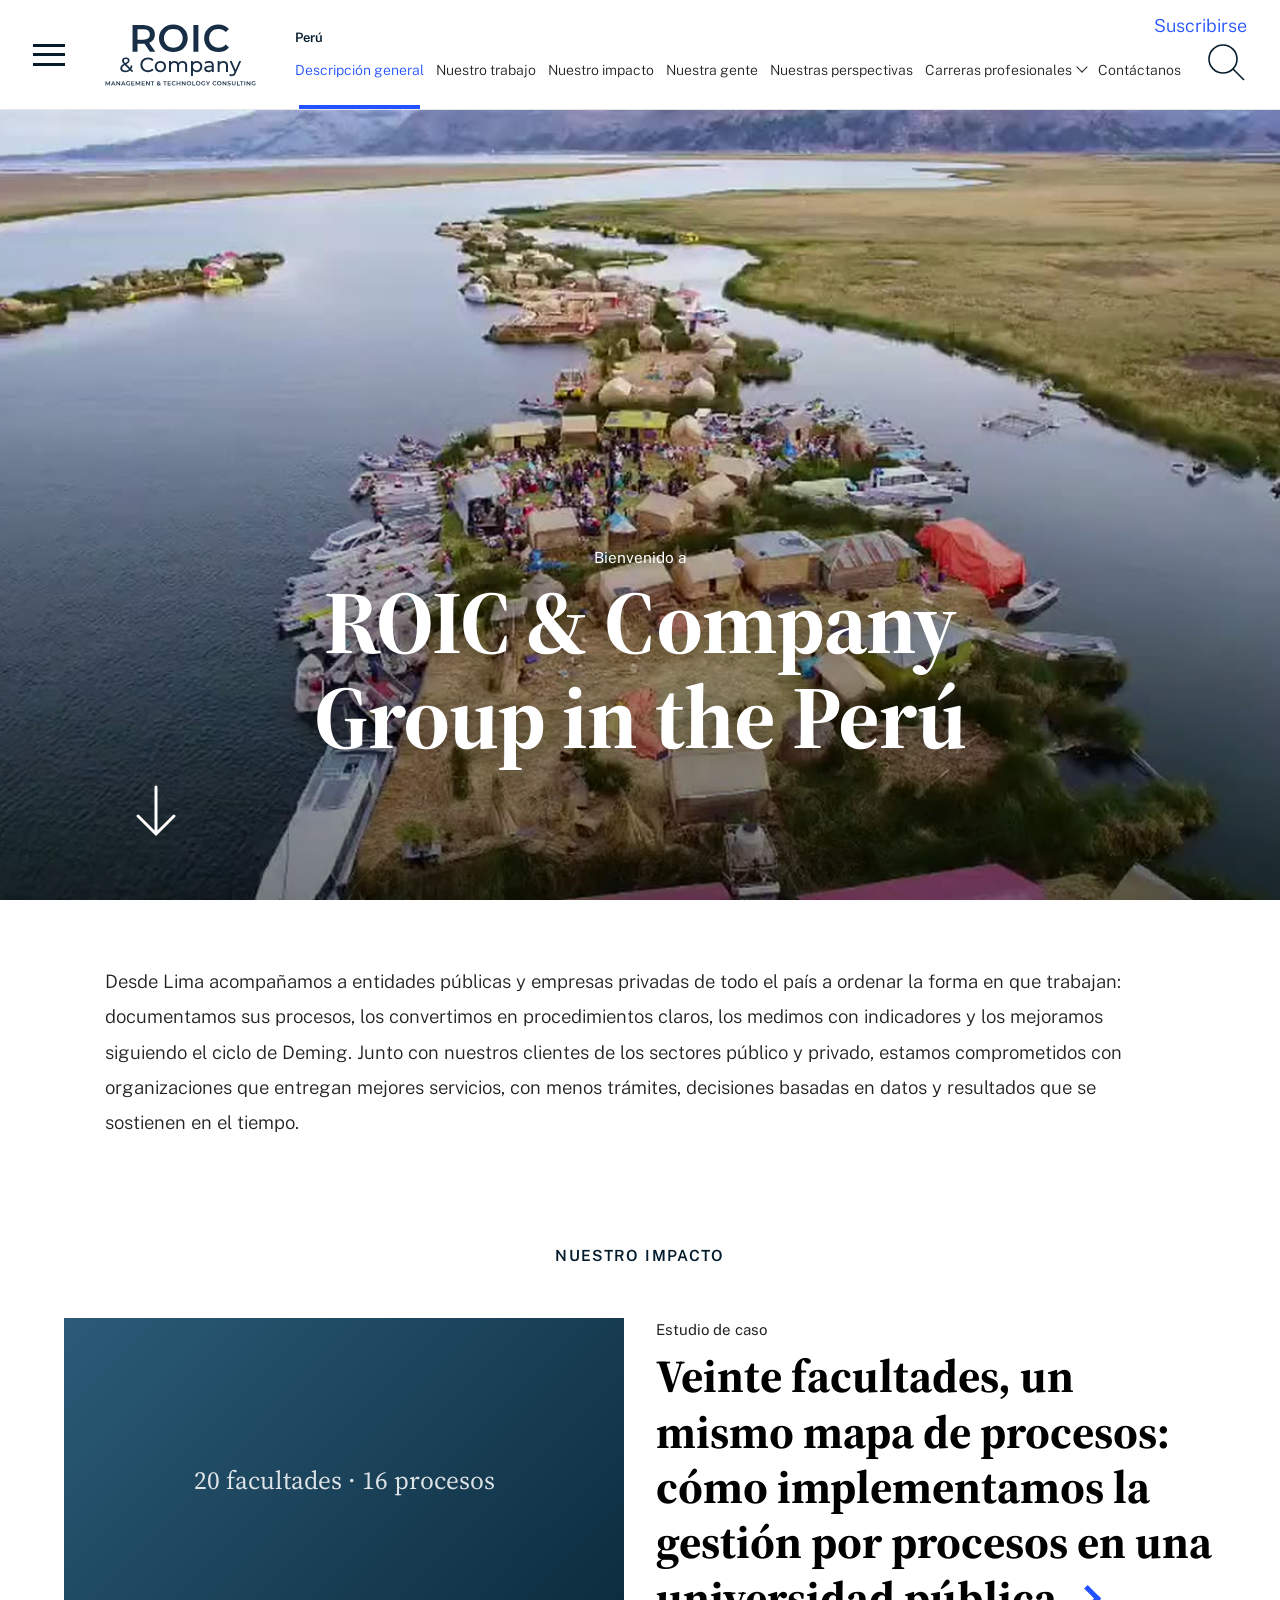
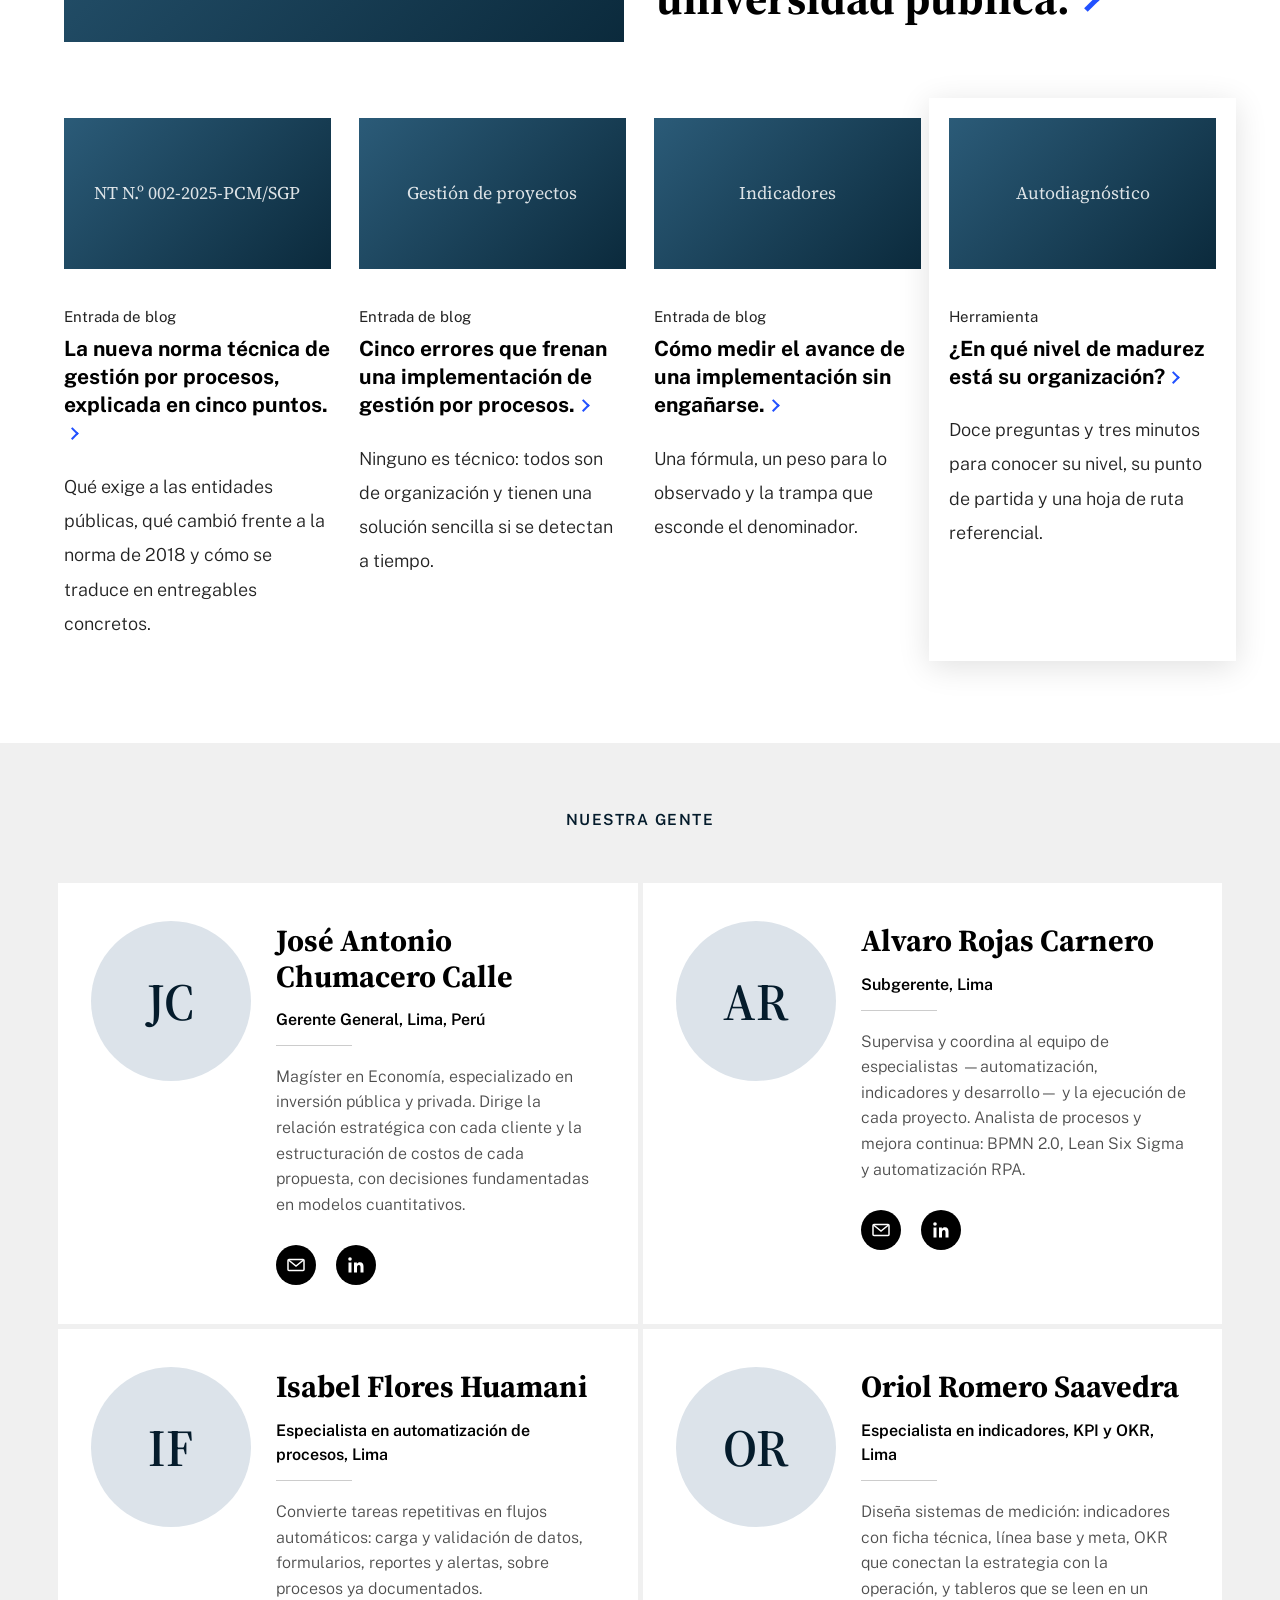
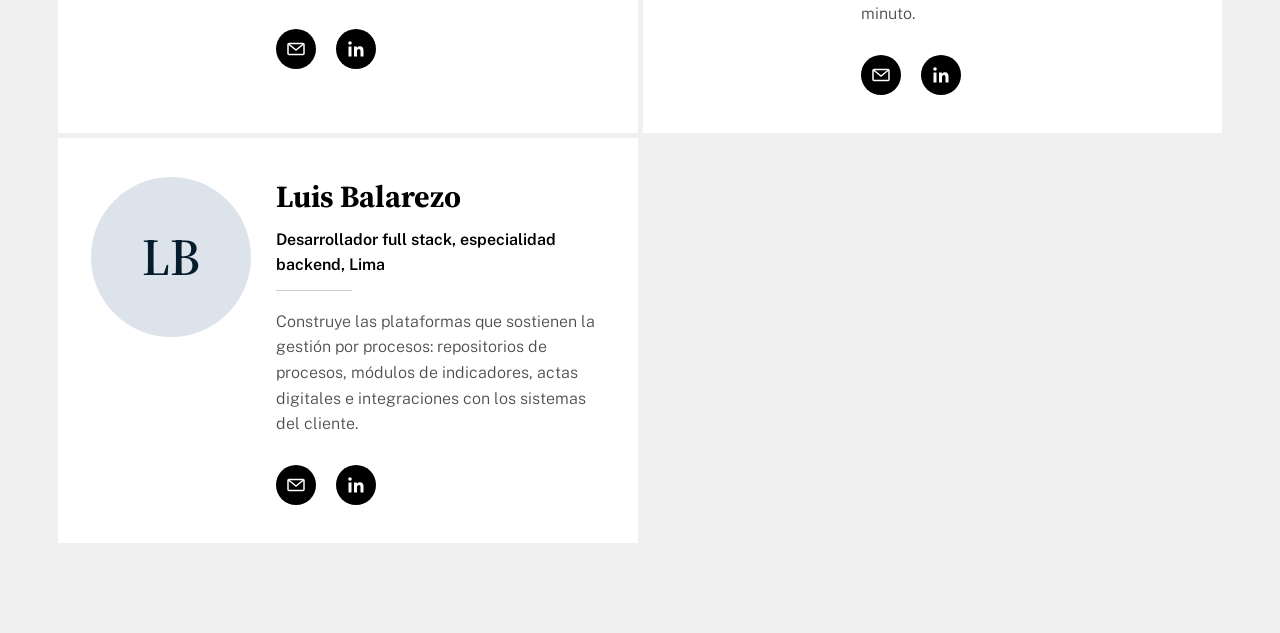
==== commit 43af0ade: "Perfil del Gerente General con el contenido entregado por la empresa - Perfil de José Antonio Chumac" ====
--- a/index.html
+++ b/index.html
@@ -444,7 +444,7 @@
     ['Preguntas frecuentes', 'Costos, plazos, ISO 9001, herramientas, confidencialidad', 'servicios.html#preguntas'],
     ['Contáctanos', 'Solicitar una propuesta', 'servicios.html#contacto'],
     ['Nuestra gente', 'José Antonio Chumacero, Alvaro Rojas, Isabel Flores, Oriol Romero, Luis Balarezo', '#gente'],
-    ['José Antonio Chumacero Calle', 'Gerente general · Doctor en Economía', 'persona.html?p=chumacero'],
+    ['José Antonio Chumacero Calle', 'Gerente General · Magíster en Economía', 'persona.html?p=chumacero'],
     ['Alvaro Rojas Carnero', 'Subgerente · Coordinación de proyectos', 'persona.html?p=rojas'],
     ['Isabel Flores Huamani', 'Especialista en automatización de procesos', 'persona.html?p=flores'],
     ['Oriol Romero Saavedra', 'Especialista en indicadores, KPI y OKR', 'persona.html?p=romero'],
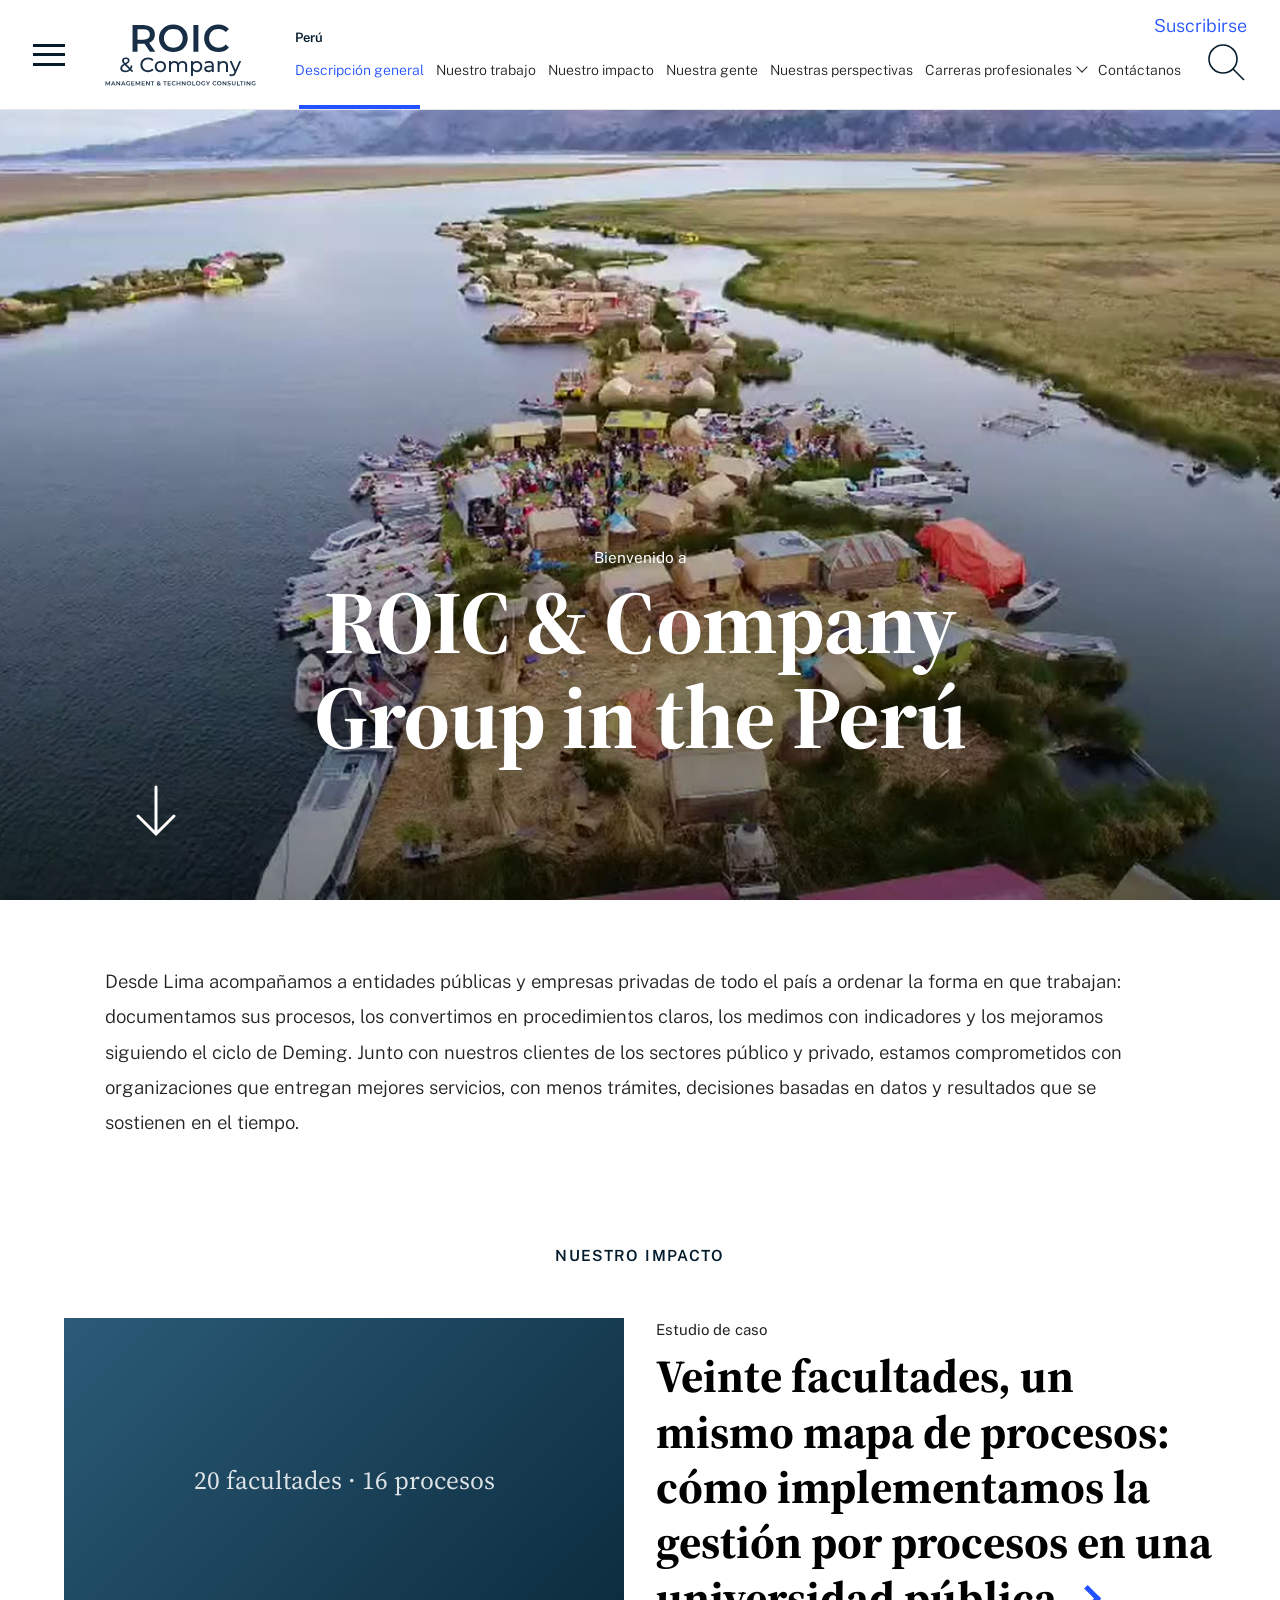
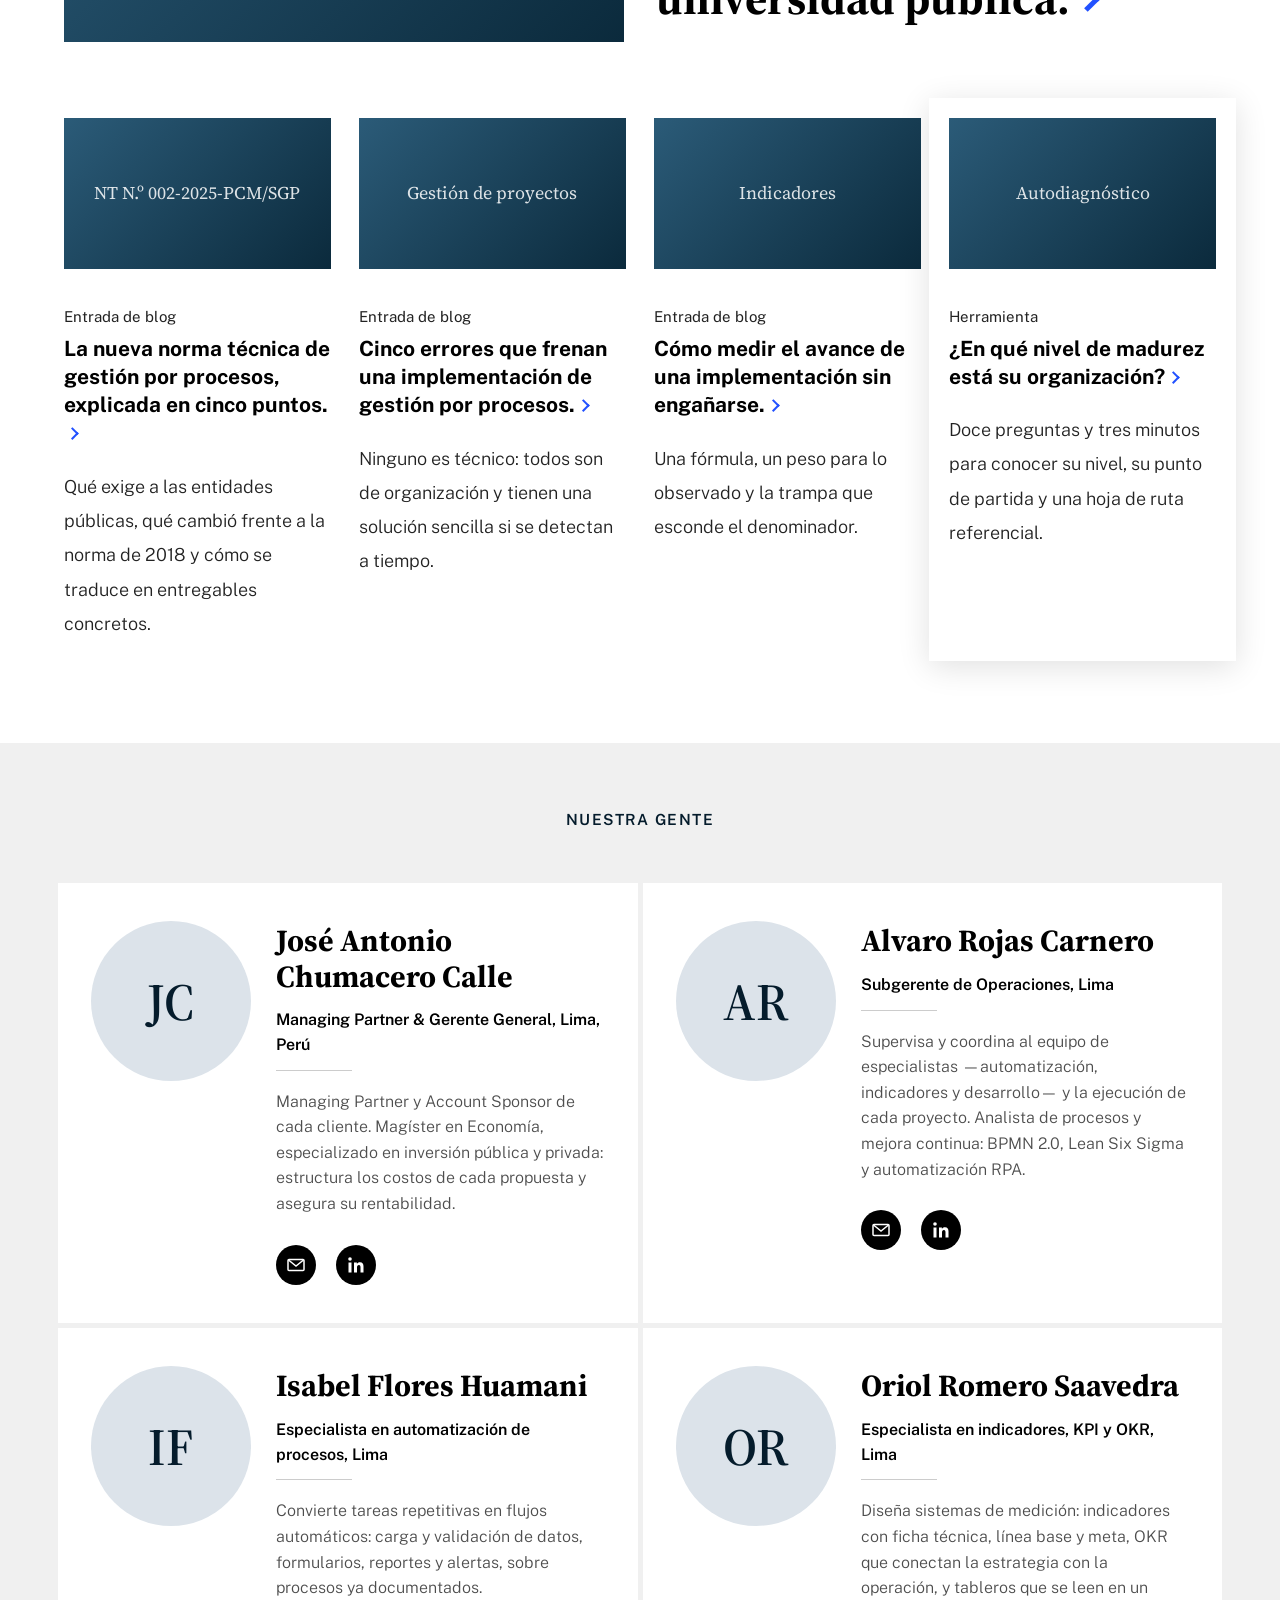
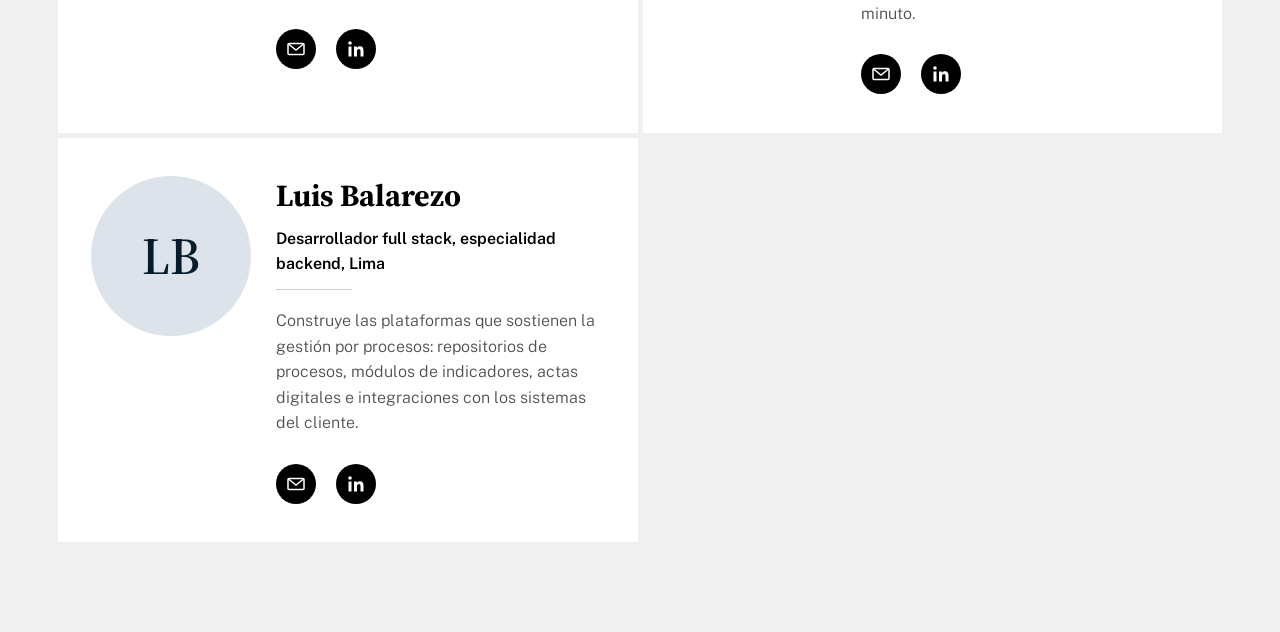
==== commit 40d5874a: "Gerente General: Managing Partner y Account Sponsor; texto pulido - José Antonio Chumacero Calle fig" ====
--- a/index.html
+++ b/index.html
@@ -444,8 +444,8 @@
     ['Preguntas frecuentes', 'Costos, plazos, ISO 9001, herramientas, confidencialidad', 'servicios.html#preguntas'],
     ['Contáctanos', 'Solicitar una propuesta', 'servicios.html#contacto'],
     ['Nuestra gente', 'José Antonio Chumacero, Alvaro Rojas, Isabel Flores, Oriol Romero, Luis Balarezo', '#gente'],
-    ['José Antonio Chumacero Calle', 'Gerente General · Magíster en Economía', 'persona.html?p=chumacero'],
-    ['Alvaro Rojas Carnero', 'Subgerente · Coordinación de proyectos', 'persona.html?p=rojas'],
+    ['José Antonio Chumacero Calle', 'Managing Partner & Gerente General · Magíster en Economía', 'persona.html?p=chumacero'],
+    ['Alvaro Rojas Carnero', 'Subgerente de Operaciones · Supervisión del equipo', 'persona.html?p=rojas'],
     ['Isabel Flores Huamani', 'Especialista en automatización de procesos', 'persona.html?p=flores'],
     ['Oriol Romero Saavedra', 'Especialista en indicadores, KPI y OKR', 'persona.html?p=romero'],
     ['Luis Balarezo', 'Desarrollador full stack, especialidad backend', 'persona.html?p=balarezo']
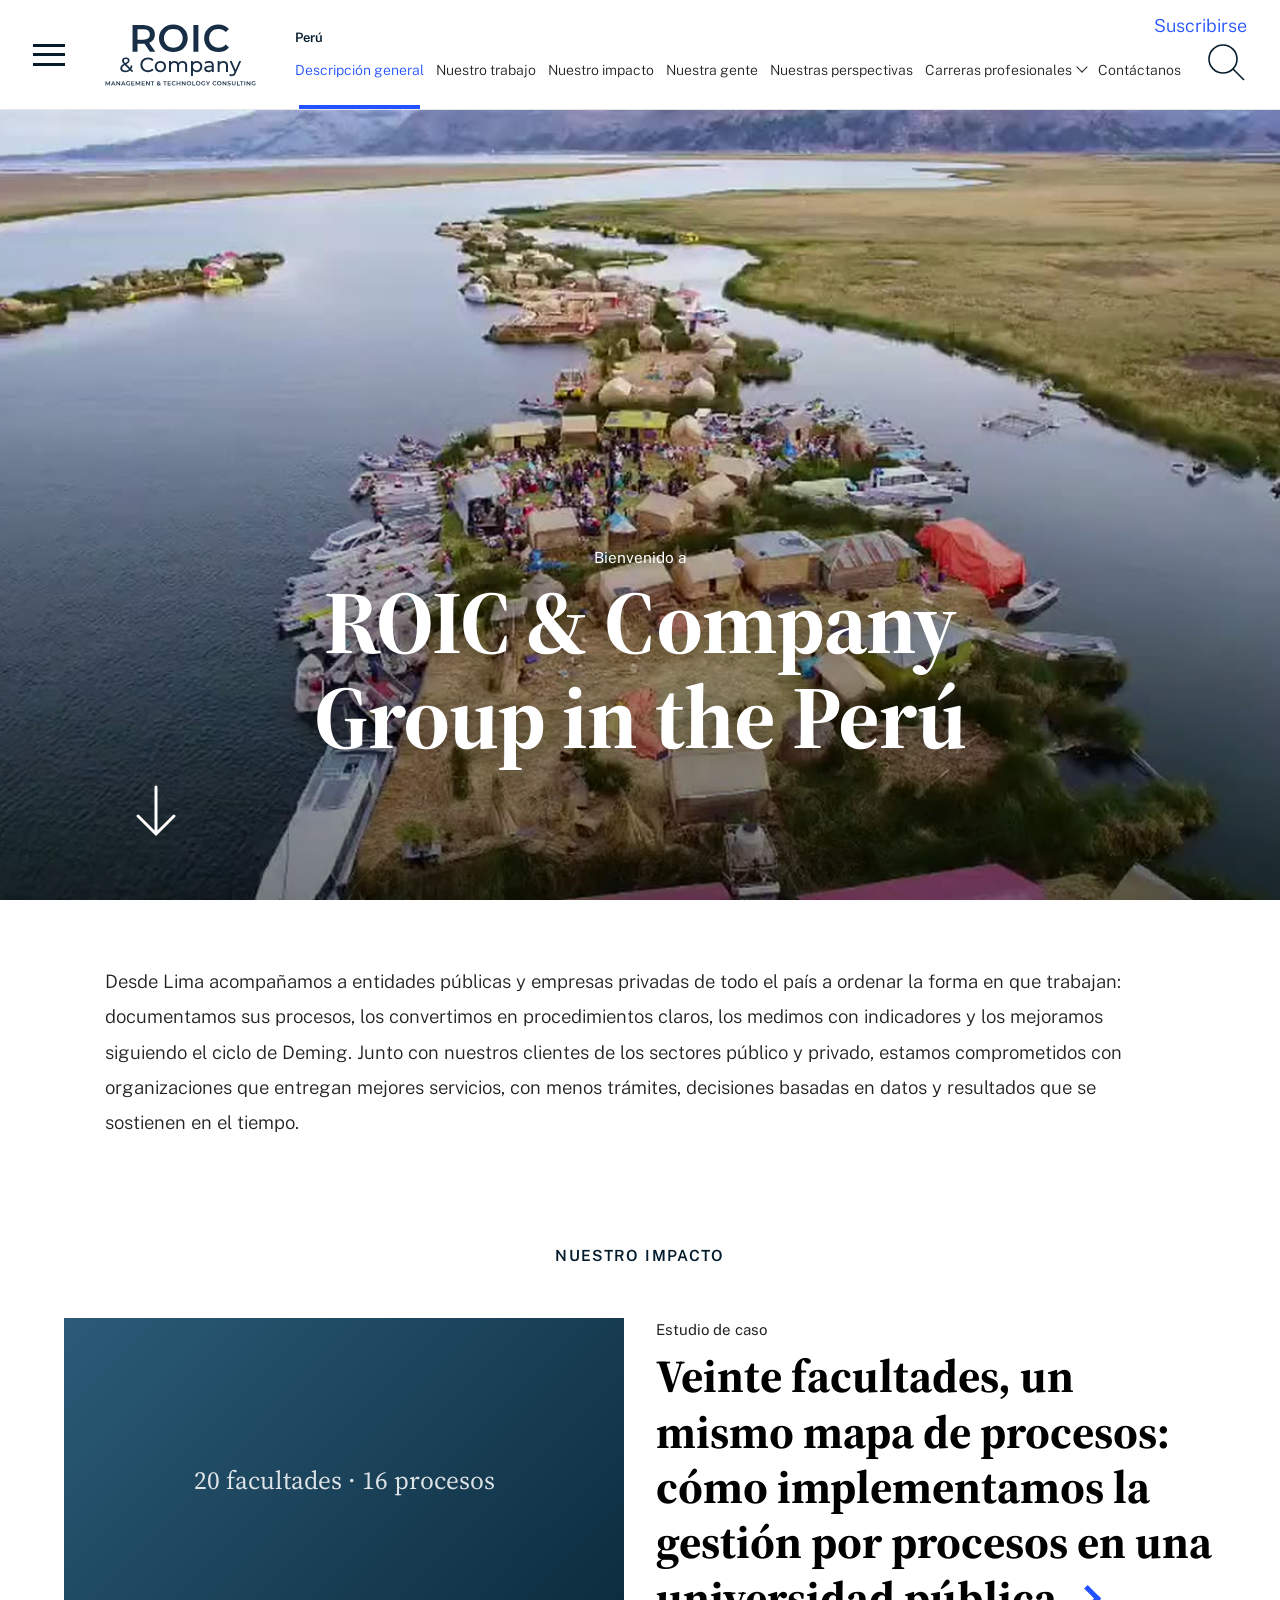
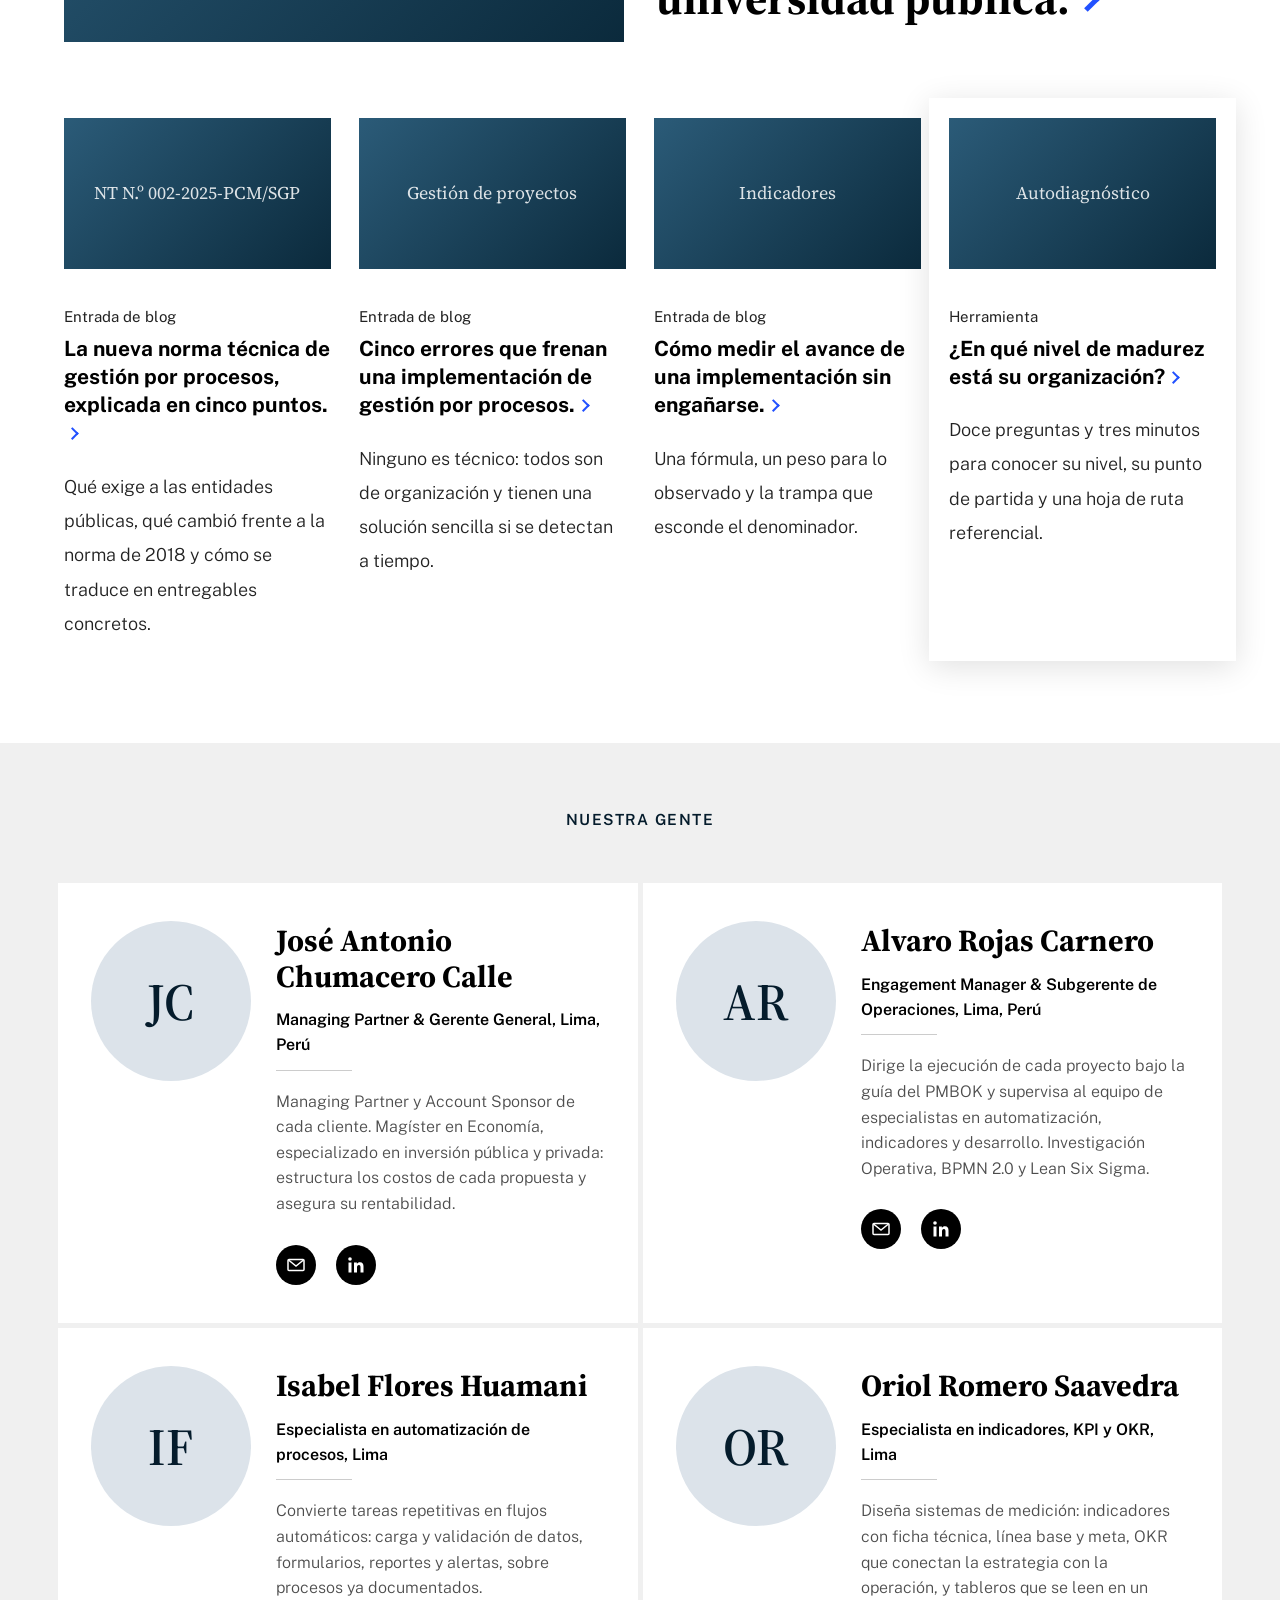
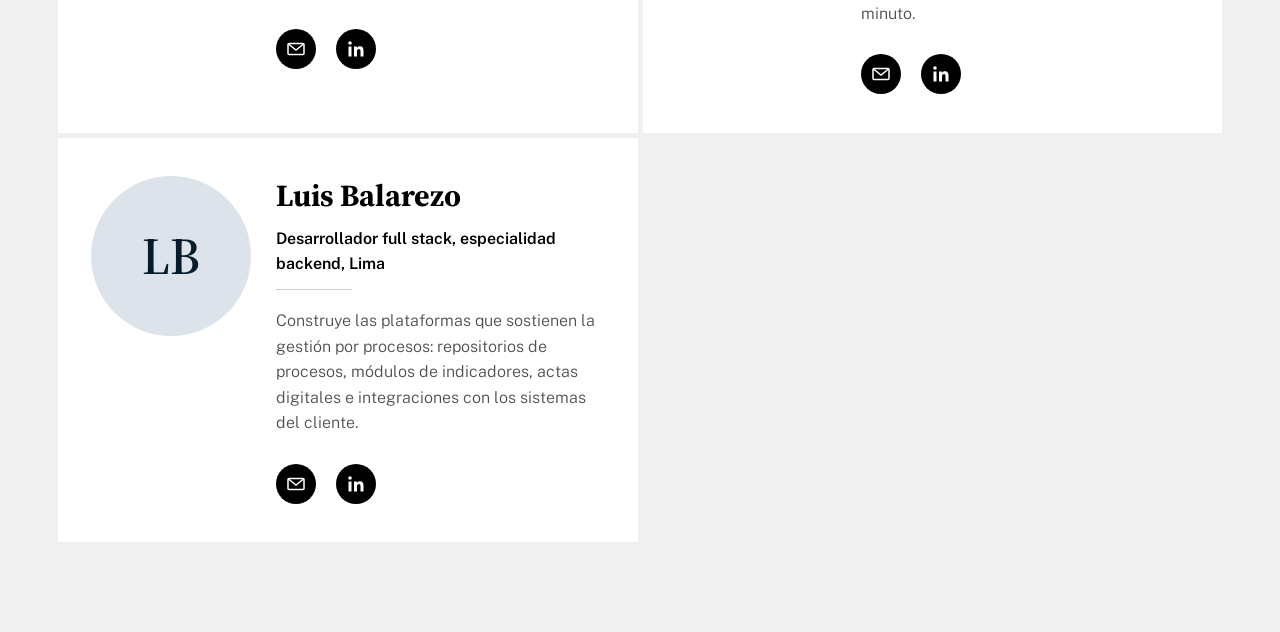
==== commit b5b643e4: "Alvaro Rojas Carnero, Engagement Manager: perfil revisado - Perfil de Alvaro con el texto nuevo de l" ====
--- a/index.html
+++ b/index.html
@@ -445,7 +445,7 @@
     ['Contáctanos', 'Solicitar una propuesta', 'servicios.html#contacto'],
     ['Nuestra gente', 'José Antonio Chumacero, Alvaro Rojas, Isabel Flores, Oriol Romero, Luis Balarezo', '#gente'],
     ['José Antonio Chumacero Calle', 'Managing Partner & Gerente General · Magíster en Economía', 'persona.html?p=chumacero'],
-    ['Alvaro Rojas Carnero', 'Subgerente de Operaciones · Supervisión del equipo', 'persona.html?p=rojas'],
+    ['Alvaro Rojas Carnero', 'Engagement Manager & Subgerente de Operaciones · PMBOK, BPMN 2.0', 'persona.html?p=rojas'],
     ['Isabel Flores Huamani', 'Especialista en automatización de procesos', 'persona.html?p=flores'],
     ['Oriol Romero Saavedra', 'Especialista en indicadores, KPI y OKR', 'persona.html?p=romero'],
     ['Luis Balarezo', 'Desarrollador full stack, especialidad backend', 'persona.html?p=balarezo']
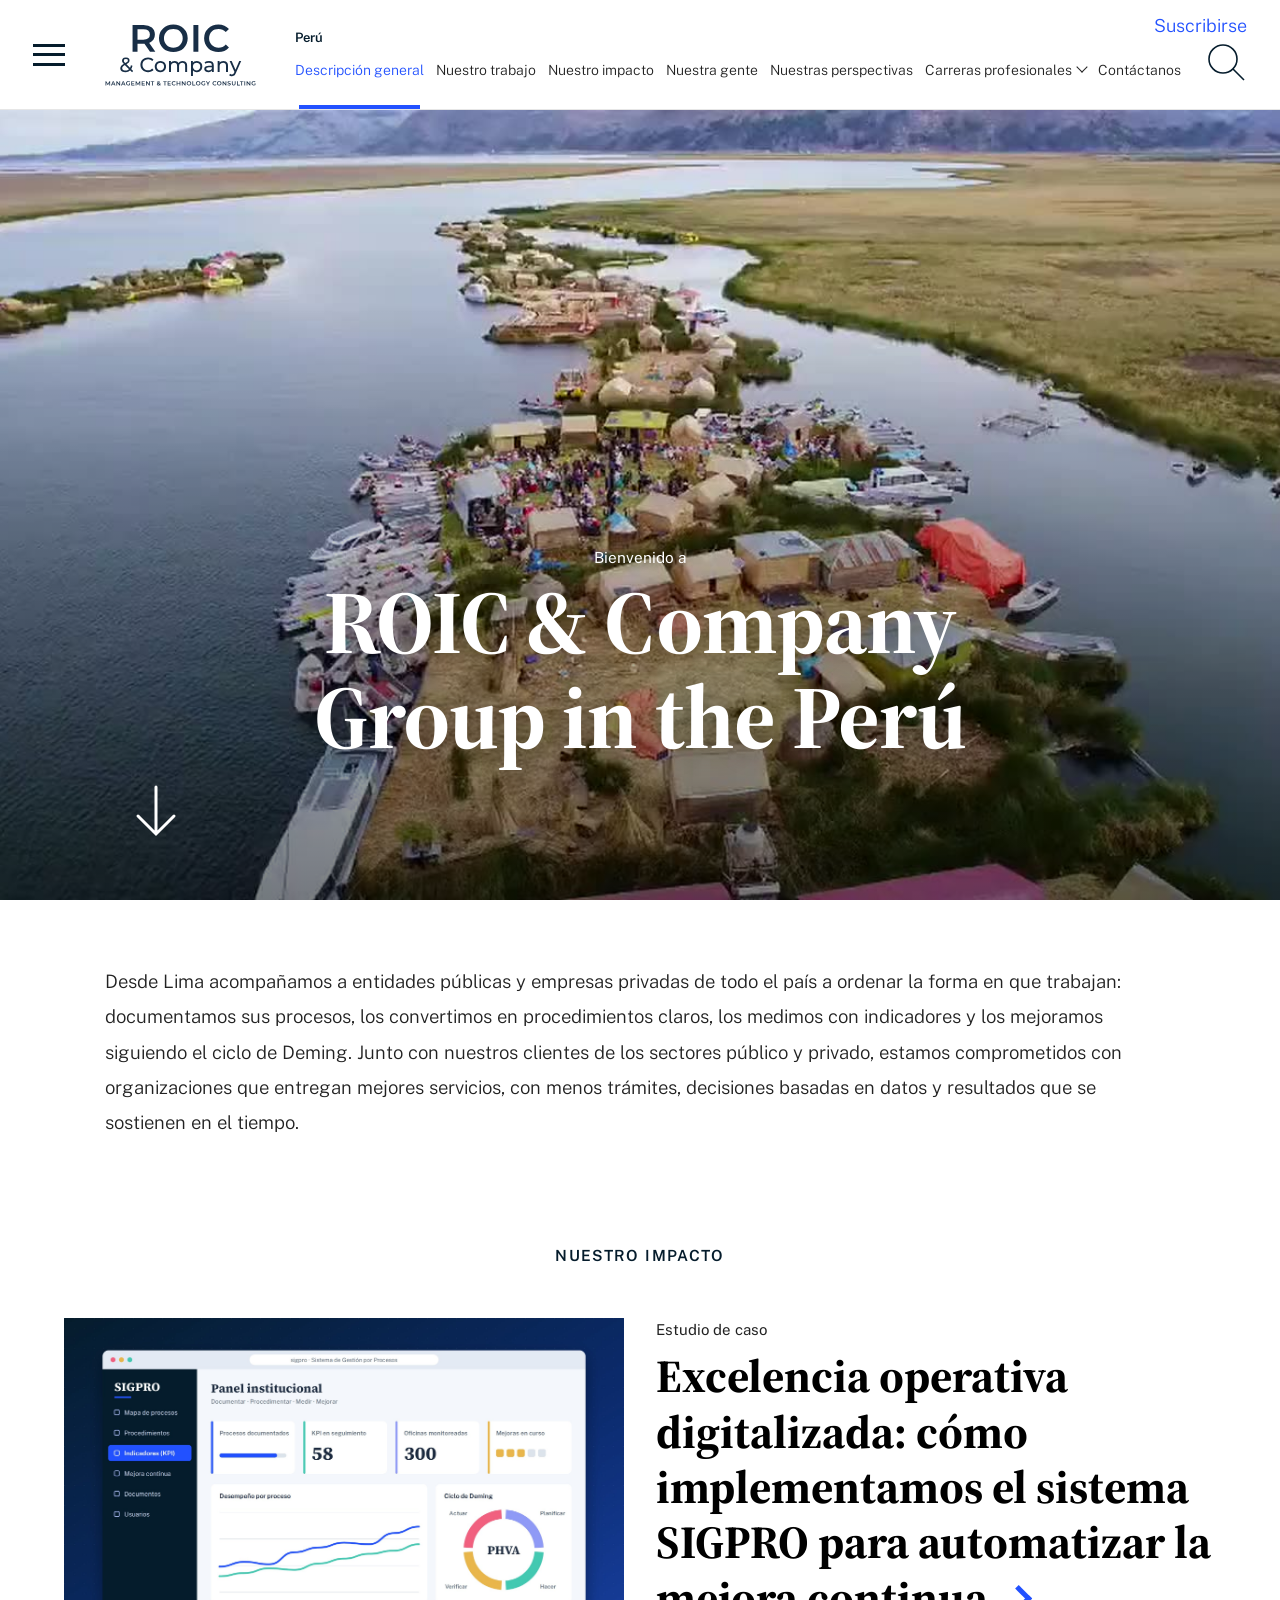
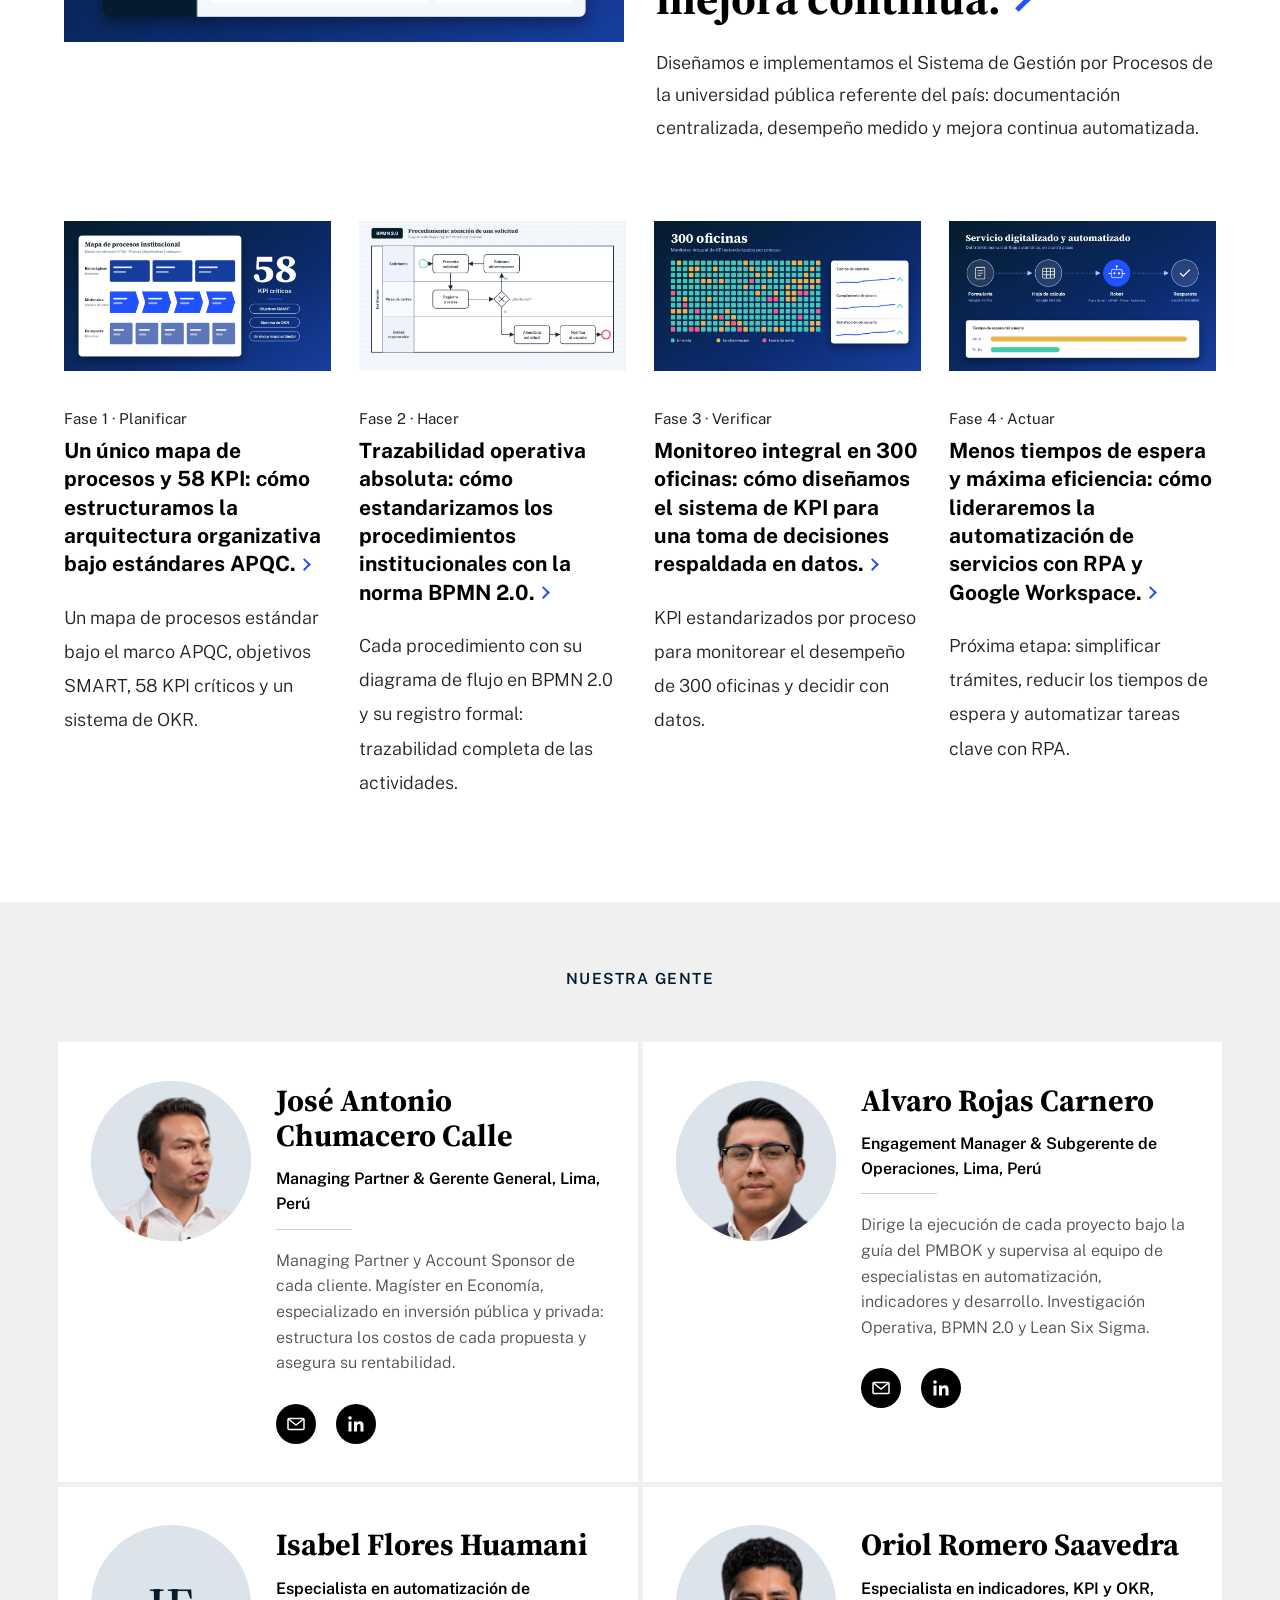
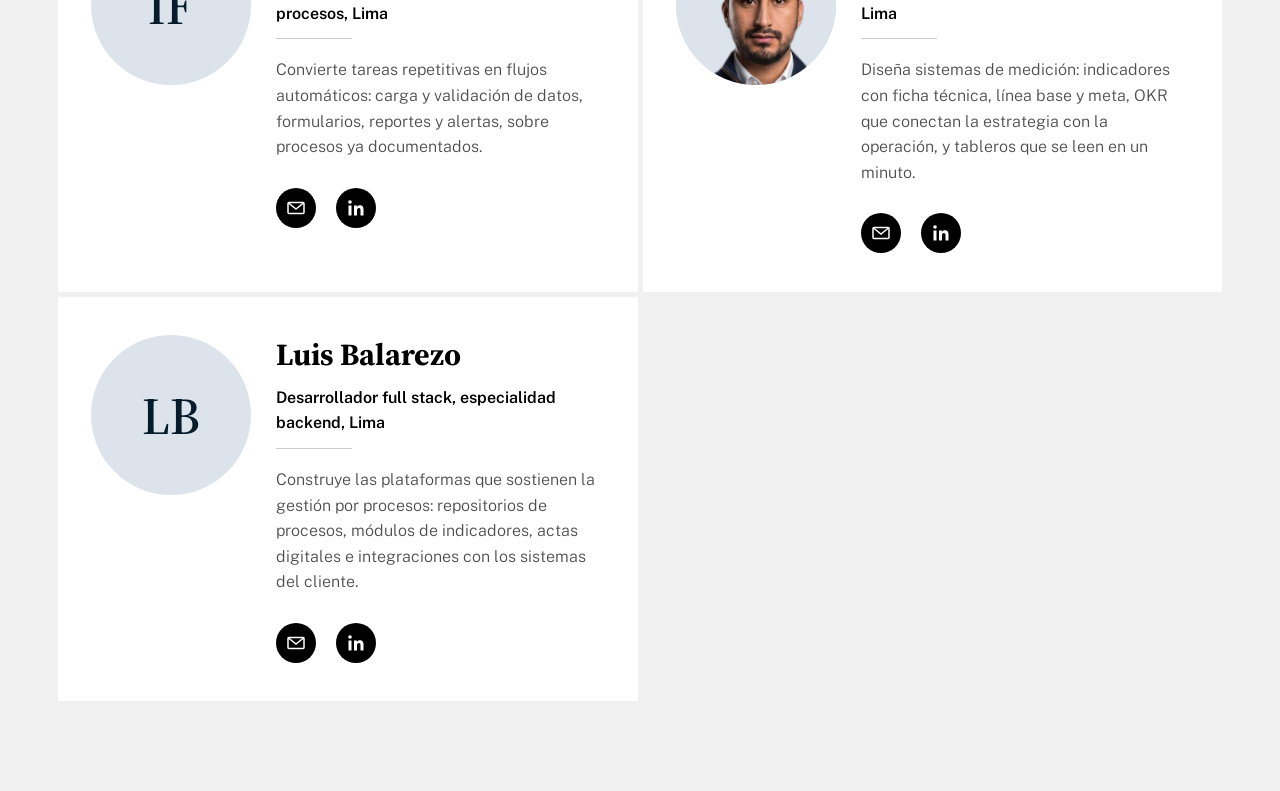
==== commit 61657b97: "«Nuestro impacto»: caso SIGPRO y las cuatro fases, con ilustraciones - Portada: el estudio de caso p" ====
--- a/index.html
+++ b/index.html
@@ -143,13 +143,33 @@
 /* ---------- Cards ---------- */
 .cards{max-width:1600px;margin:clamp(56px,6vw,90px) auto 0;padding:0 clamp(16px,5vw,96px) clamp(72px,8vw,110px);display:grid;grid-template-columns:repeat(4,minmax(0,1fr));gap:clamp(16px,2.2vw,40px)}
 .card{padding:20px;margin:-20px;transition:box-shadow .25s;background:var(--white);display:flex;flex-direction:column}
-.card:hover,.card.hl{box-shadow:0 6px 30px rgba(0,0,0,.12)}
+.card:hover{box-shadow:0 6px 30px rgba(0,0,0,.12)}
 .card .media{aspect-ratio:352/198}
 .card .media .ph{font-size:clamp(17px,1.4vw,22px)}
 .card .kind{margin-top:36px}
 .card h3{font-family:var(--sans);font-weight:700;font-size:clamp(21px,1.6vw,26px);line-height:1.35;color:#000}
 .card h3 a:hover{text-decoration:underline;text-underline-offset:4px}
 .card p.sum{margin-top:22px;font-size:clamp(18px,1.3vw,21px);font-weight:300;line-height:1.9;color:var(--text)}
+
+.feat .lead-f{margin-top:22px;font-size:clamp(18px,1.3vw,21px);font-weight:300;line-height:1.8;color:var(--text);max-width:640px}
+
+/* ---------- Fichas de los casos ---------- */
+.cs{width:min(880px,calc(100% - 32px));max-height:calc(100dvh - 48px);padding:0;border:0;background:var(--white);color:var(--text);box-shadow:0 30px 80px rgba(5,28,44,.35);overflow:auto}
+.cs::backdrop{background:rgba(5,28,44,.6)}
+.cs-x{position:sticky;top:0;float:right;margin:10px 12px -54px 0;width:44px;height:44px;border-radius:50%;background:rgba(255,255,255,.92);font-size:30px;line-height:1;color:var(--ink);z-index:1}
+.cs-x:hover{background:var(--blue);color:#fff}
+.cs-img{display:block;width:100%;aspect-ratio:16/9;object-fit:cover;background:#0B2A3C}
+.cs-in{padding:clamp(24px,4vw,48px) clamp(20px,5vw,56px) clamp(32px,5vw,56px)}
+.cs h2{font-family:var(--serif);font-weight:700;font-size:clamp(26px,3vw,38px);line-height:1.2;color:#000;margin-top:4px}
+.cs-in>p:not(.kind){margin-top:20px;font-size:clamp(17px,1.25vw,19px);font-weight:300;line-height:1.8}
+.cs-in>p.cs-ref{margin-top:28px;padding-top:18px;border-top:1px solid var(--line);font-size:15px;font-weight:400;color:var(--muted)}
+.cs-ref a{color:var(--blue)}
+.cs-ref a:hover{text-decoration:underline}
+.cs-sub{font-size:15px;font-weight:700;letter-spacing:.08em;text-transform:uppercase;color:#000;margin-top:32px}
+.cs-fases{margin:12px 0 0;padding:0;list-style:none;counter-reset:f}
+.cs-fases a{display:block;padding:14px 0;border-bottom:1px solid var(--line);font-size:17px;line-height:1.45;color:var(--text)}
+.cs-fases a:hover{color:var(--blue)}
+.cs-fases b{display:block;font-size:13px;font-weight:600;letter-spacing:.06em;text-transform:uppercase;color:var(--blue);margin-bottom:2px}
 
 /* ---------- People ---------- */
 .people{background:var(--grey);padding:clamp(48px,5vw,64px) clamp(16px,4.5vw,72px) clamp(64px,7vw,96px)}
@@ -260,37 +280,38 @@
   <section id="impacto" aria-labelledby="imp-t">
     <h2 class="label" id="imp-t">Nuestro impacto</h2>
     <div class="feat">
-      <a class="media" href="servicios.html#experiencia" tabindex="-1" aria-hidden="true"><span class="ph">20 facultades · 16 procesos</span><img src="media/caso-universidad.jpg" alt="" loading="lazy" onerror="this.remove()"></a>
+      <a class="media" href="#caso-sigpro" data-caso="caso-sigpro" tabindex="-1" aria-hidden="true"><span class="ph">SIGPRO · mejora continua automatizada</span><img src="media/impacto/sigpro.jpg" alt="" loading="lazy" onerror="this.remove()"></a>
       <div>
         <p class="kind">Estudio de caso</p>
-        <h2><a href="servicios.html#experiencia">Veinte facultades, un mismo mapa de procesos: cómo implementamos la gestión por procesos en una universidad pública.<span class="chev-r" aria-hidden="true"></span></a></h2>
+        <h2><a href="#caso-sigpro" data-caso="caso-sigpro">Excelencia operativa digitalizada: cómo implementamos el sistema SIGPRO para automatizar la mejora continua.<span class="chev-r" aria-hidden="true"></span></a></h2>
+        <p class="lead-f">Diseñamos e implementamos el Sistema de Gestión por Procesos de la universidad pública referente del país: documentación centralizada, desempeño medido y mejora continua automatizada.</p>
       </div>
     </div>
 
     <div class="cards">
       <article class="card">
-        <a class="media" href="servicios.html#art-nt" tabindex="-1" aria-hidden="true"><span class="ph">NT N.º 002-2025-PCM/SGP</span><img src="media/norma.jpg" alt="" loading="lazy" onerror="this.remove()"></a>
-        <p class="kind">Entrada de blog</p>
-        <h3><a href="servicios.html#art-nt">La nueva norma técnica de gestión por procesos, explicada en cinco puntos.<span class="chev-r" aria-hidden="true"></span></a></h3>
-        <p class="sum">Qué exige a las entidades públicas, qué cambió frente a la norma de 2018 y cómo se traduce en entregables concretos.</p>
+        <a class="media" href="#caso-apqc" data-caso="caso-apqc" tabindex="-1" aria-hidden="true"><span class="ph">Fase 1 · Planificar</span><img src="media/impacto/apqc.jpg" alt="" loading="lazy" onerror="this.remove()"></a>
+        <p class="kind">Fase 1 · Planificar</p>
+        <h3><a href="#caso-apqc" data-caso="caso-apqc">Un único mapa de procesos y 58 KPI: cómo estructuramos la arquitectura organizativa bajo estándares APQC.<span class="chev-r" aria-hidden="true"></span></a></h3>
+        <p class="sum">Un mapa de procesos estándar bajo el marco APQC, objetivos SMART, 58 KPI críticos y un sistema de OKR.</p>
       </article>
       <article class="card">
-        <a class="media" href="servicios.html#art-errores" tabindex="-1" aria-hidden="true"><span class="ph">Gestión de proyectos</span><img src="media/errores.jpg" alt="" loading="lazy" onerror="this.remove()"></a>
-        <p class="kind">Entrada de blog</p>
-        <h3><a href="servicios.html#art-errores">Cinco errores que frenan una implementación de gestión por procesos.<span class="chev-r" aria-hidden="true"></span></a></h3>
-        <p class="sum">Ninguno es técnico: todos son de organización y tienen una solución sencilla si se detectan a tiempo.</p>
+        <a class="media" href="#caso-bpmn" data-caso="caso-bpmn" tabindex="-1" aria-hidden="true"><span class="ph">Fase 2 · Hacer</span><img src="media/impacto/bpmn.jpg" alt="" loading="lazy" onerror="this.remove()"></a>
+        <p class="kind">Fase 2 · Hacer</p>
+        <h3><a href="#caso-bpmn" data-caso="caso-bpmn">Trazabilidad operativa absoluta: cómo estandarizamos los procedimientos institucionales con la norma BPMN 2.0.<span class="chev-r" aria-hidden="true"></span></a></h3>
+        <p class="sum">Cada procedimiento con su diagrama de flujo en BPMN 2.0 y su registro formal: trazabilidad completa de las actividades.</p>
       </article>
       <article class="card">
-        <a class="media" href="servicios.html#art-avance" tabindex="-1" aria-hidden="true"><span class="ph">Indicadores</span><img src="media/indicadores.jpg" alt="" loading="lazy" onerror="this.remove()"></a>
-        <p class="kind">Entrada de blog</p>
-        <h3><a href="servicios.html#art-avance">Cómo medir el avance de una implementación sin engañarse.<span class="chev-r" aria-hidden="true"></span></a></h3>
-        <p class="sum">Una fórmula, un peso para lo observado y la trampa que esconde el denominador.</p>
+        <a class="media" href="#caso-kpi" data-caso="caso-kpi" tabindex="-1" aria-hidden="true"><span class="ph">Fase 3 · Verificar</span><img src="media/impacto/kpi.jpg" alt="" loading="lazy" onerror="this.remove()"></a>
+        <p class="kind">Fase 3 · Verificar</p>
+        <h3><a href="#caso-kpi" data-caso="caso-kpi">Monitoreo integral en 300 oficinas: cómo diseñamos el sistema de KPI para una toma de decisiones respaldada en datos.<span class="chev-r" aria-hidden="true"></span></a></h3>
+        <p class="sum">KPI estandarizados por proceso para monitorear el desempeño de 300 oficinas y decidir con datos.</p>
       </article>
-      <article class="card hl">
-        <a class="media" href="servicios.html#diagnostico" tabindex="-1" aria-hidden="true"><span class="ph">Autodiagnóstico</span><img src="media/diagnostico.jpg" alt="" loading="lazy" onerror="this.remove()"></a>
-        <p class="kind">Herramienta</p>
-        <h3><a href="servicios.html#diagnostico">¿En qué nivel de madurez está su organización?<span class="chev-r" aria-hidden="true"></span></a></h3>
-        <p class="sum">Doce preguntas y tres minutos para conocer su nivel, su punto de partida y una hoja de ruta referencial.</p>
+      <article class="card">
+        <a class="media" href="#caso-rpa" data-caso="caso-rpa" tabindex="-1" aria-hidden="true"><span class="ph">Fase 4 · Actuar</span><img src="media/impacto/rpa.jpg" alt="" loading="lazy" onerror="this.remove()"></a>
+        <p class="kind">Fase 4 · Actuar</p>
+        <h3><a href="#caso-rpa" data-caso="caso-rpa">Menos tiempos de espera y máxima eficiencia: cómo lideraremos la automatización de servicios con RPA y Google Workspace.<span class="chev-r" aria-hidden="true"></span></a></h3>
+        <p class="sum">Próxima etapa: simplificar trámites, reducir los tiempos de espera y automatizar tareas clave con RPA.</p>
       </article>
     </div>
   </section>
@@ -299,6 +320,51 @@
     <h2 class="label" id="gente-t">Nuestra gente</h2>
     <div class="pgrid" id="pgrid"></div>
   </section>
+  <dialog class="cs" id="caso-sigpro" aria-labelledby="caso-sigpro-t">
+    <button type="button" class="cs-x" data-cerrar aria-label="Cerrar">×</button>
+    <img class="cs-img" src="media/impacto/sigpro.jpg" alt="Panel del sistema SIGPRO con indicadores, desempeño por proceso y el ciclo de Deming" loading="lazy">
+    <div class="cs-in">
+      <p class="kind">Estudio de caso</p>
+      <h2 id="caso-sigpro-t">Excelencia operativa digitalizada: cómo implementamos el sistema SIGPRO para automatizar la mejora continua.</h2>
+      <p>Como hito culminante para la universidad pública referente del país, lideramos el diseño y la implementación integral del Sistema de Gestión por Procesos (SIGPRO). A través del despliegue de esta plataforma, logramos centralizar la documentación operativa, establecer una medición precisa del desempeño y articular de manera automatizada las iniciativas de mejora continua a lo largo de toda la organización.</p><p>Con esta solución tecnológica, consolidamos el ecosistema digital necesario para sostener los ciclos del modelo de Deming, transformando el diseño estratégico en una excelencia operativa real y perdurable.</p><h3 class="cs-sub">Las cuatro fases del proyecto</h3><ol class="cs-fases"><li><a href="#caso-apqc" data-caso="caso-apqc"><b>Fase 1 · Planificar</b>Un único mapa de procesos y 58 KPI: cómo estructuramos la arquitectura organizativa bajo estándares APQC.</a></li><li><a href="#caso-bpmn" data-caso="caso-bpmn"><b>Fase 2 · Hacer</b>Trazabilidad operativa absoluta: cómo estandarizamos los procedimientos institucionales con la norma BPMN 2.0.</a></li><li><a href="#caso-kpi" data-caso="caso-kpi"><b>Fase 3 · Verificar</b>Monitoreo integral en 300 oficinas: cómo diseñamos el sistema de KPI para una toma de decisiones respaldada en datos.</a></li><li><a href="#caso-rpa" data-caso="caso-rpa"><b>Fase 4 · Actuar</b>Menos tiempos de espera y máxima eficiencia: cómo lideraremos la automatización de servicios con RPA y Google Workspace.</a></li></ol>
+    </div>
+  </dialog>
+  <dialog class="cs" id="caso-apqc" aria-labelledby="caso-apqc-t">
+    <button type="button" class="cs-x" data-cerrar aria-label="Cerrar">×</button>
+    <img class="cs-img" src="media/impacto/apqc.jpg" alt="Mapa de procesos institucional en tres niveles bajo el marco APQC, con 58 KPI críticos, objetivos SMART y OKR" loading="lazy">
+    <div class="cs-in">
+      <p class="kind">Fase 1 · Planificar</p>
+      <h2 id="caso-apqc-t">Un único mapa de procesos y 58 KPI: cómo estructuramos la arquitectura organizativa bajo estándares APQC.</h2>
+      <p>En la universidad pública referente del país, ejecutamos exitosamente la definición y arquitectura de sus procesos, adoptando como marco de referencia los estándares globales del American Productivity &amp; Quality Center (APQC). Como resultado de nuestra intervención, consolidamos un único mapa de procesos estándar a nivel institucional y articulamos su medición estratégica mediante el diseño de objetivos SMART, la definición de 58 KPI críticos y la estructuración de un sistema de OKR.</p><p>Con estos entregables, culminamos con éxito la Fase 1 del ciclo de Deming (levantamiento de la documentación · Planificar), dotando a la institución de una planificación robusta y una base organizativa sólida para sostener su mejora continua.</p><p class="cs-ref">Marco de referencia: <a href="https://www.apqc.org/process-frameworks" target="_blank" rel="noopener">APQC: Process Classification Framework (PCF)</a></p>
+    </div>
+  </dialog>
+  <dialog class="cs" id="caso-bpmn" aria-labelledby="caso-bpmn-t">
+    <button type="button" class="cs-x" data-cerrar aria-label="Cerrar">×</button>
+    <img class="cs-img" src="media/impacto/bpmn.jpg" alt="Diagrama BPMN 2.0 de un procedimiento con carriles para el solicitante, la mesa de partes y la unidad responsable" loading="lazy">
+    <div class="cs-in">
+      <p class="kind">Fase 2 · Hacer</p>
+      <h2 id="caso-bpmn-t">Trazabilidad operativa absoluta: cómo estandarizamos los procedimientos institucionales con la norma BPMN 2.0.</h2>
+      <p>Para la universidad pública referente del país, lideramos la estandarización integral de sus operaciones alineándolas estrictamente con la norma internacional BPMN 2.0. Como resultado de nuestra intervención, estructuramos la documentación operativa dotando a cada procedimiento de un diagrama de flujo detallado y un registro formal por proceso, garantizando así la absoluta trazabilidad de sus actividades.</p><p>Con este hito, materializamos con éxito la Fase 2 del ciclo de Deming (procedimentación · Hacer), transformando el diseño estratégico en un modelo operativo documentado, estandarizado y listo para su ejecución a nivel institucional.</p><p class="cs-ref">Marco de referencia: <a href="https://www.omg.org/spec/BPMN/2.0/" target="_blank" rel="noopener">Object Management Group (OMG): especificación BPMN 2.0</a></p>
+    </div>
+  </dialog>
+  <dialog class="cs" id="caso-kpi" aria-labelledby="caso-kpi-t">
+    <button type="button" class="cs-x" data-cerrar aria-label="Cerrar">×</button>
+    <img class="cs-img" src="media/impacto/kpi.jpg" alt="Tablero de monitoreo de 300 oficinas con el estado de sus KPI y la tendencia de tres indicadores" loading="lazy">
+    <div class="cs-in">
+      <p class="kind">Fase 3 · Verificar</p>
+      <h2 id="caso-kpi-t">Monitoreo integral en 300 oficinas: cómo diseñamos el sistema de KPI para una toma de decisiones respaldada en datos.</h2>
+      <p>Para la universidad pública referente del país, diseñamos e implementamos un sistema de indicadores clave de desempeño (KPI) estandarizados para cada proceso. Con esta solución, logramos establecer el monitoreo integral del desempeño de 300 oficinas a lo largo de toda la organización.</p><p>Esta intervención representó la ejecución exitosa de la Fase 3 del ciclo de Deming (medición · Verificar), asegurando el control operativo y sentando las bases para una toma de decisiones respaldada en datos.</p><p class="cs-ref">Marco de referencia: <a href="https://www.iso.org/standard/66266.html" target="_blank" rel="noopener">ISO 21001:2018, sistemas de gestión para organizaciones educativas</a></p>
+    </div>
+  </dialog>
+  <dialog class="cs" id="caso-rpa" aria-labelledby="caso-rpa-t">
+    <button type="button" class="cs-x" data-cerrar aria-label="Cerrar">×</button>
+    <img class="cs-img" src="media/impacto/rpa.jpg" alt="Flujo automatizado de un servicio: formulario, hoja de cálculo, robot y respuesta, con menor tiempo de espera" loading="lazy">
+    <div class="cs-in">
+      <p class="kind">Fase 4 · Actuar</p>
+      <h2 id="caso-rpa-t">Menos tiempos de espera y máxima eficiencia: cómo lideraremos la automatización de servicios con RPA y Google Workspace.</h2>
+      <p>Nos preparamos para liderar la implementación de un modelo de mejora continua en la universidad pública referente del país. Nuestro objetivo es simplificar sus procedimientos administrativos, reducir los tiempos de espera y optimizar el servicio al usuario.</p><p>Este esfuerzo, alineado con la Fase 4 del ciclo de Deming (Actuar), partirá de un diagnóstico riguroso mediante el modelado de procesos As-Is y To-Be, identificando las causas raíz con herramientas como Ishikawa, Pareto y los 5 porqués. Luego materializaremos esta mejora con la digitalización de sus servicios (plataformas web, WordPress, Google Sheets y Google Forms), para escalar hacia la máxima eficiencia con la automatización de tareas clave mediante Google Apps Script, macros, UiPath Studio y Microsoft Power Automate.</p><p class="cs-ref">Marco de referencia: <a href="https://www.mckinsey.com/industries/education/our-insights/building-operational-excellence-in-higher-education" target="_blank" rel="noopener">McKinsey &amp; Company: Building operational excellence in higher education</a></p>
+    </div>
+  </dialog>
 </main>
 
 <script src="equipo.js"></script>
@@ -411,6 +477,24 @@
     if (pausado) { setPaused(false); reproducir(act); }
     else { setPaused(true); act.pause(); }
   });
+
+  /* ---------- Fichas de los casos ---------- */
+  function abrirCaso(id) {
+    var d = document.getElementById(id);
+    if (!d || d.tagName !== 'DIALOG') return false;
+    [].forEach.call(document.querySelectorAll('dialog.cs[open]'), function (x) { if (x !== d) x.close(); });
+    if (!d.open) d.showModal();
+    d.scrollTop = 0;
+    return true;
+  }
+  document.addEventListener('click', function (e) {
+    var a = e.target.closest('[data-caso]');
+    if (a && abrirCaso(a.getAttribute('data-caso'))) { e.preventDefault(); return; }
+    if (e.target.closest('[data-cerrar]')) e.target.closest('dialog').close();
+    else if (e.target.tagName === 'DIALOG' && e.target.classList.contains('cs')) e.target.close();
+  });
+  if (/^#caso-/.test(location.hash)) abrirCaso(location.hash.slice(1));
+  window.addEventListener('hashchange', function () { if (/^#caso-/.test(location.hash)) abrirCaso(location.hash.slice(1)); });
 
   /* ---------- Menus ---------- */
   var side = $('#side'), openBtn = $('#menu-open');
@@ -443,6 +527,11 @@
     ['Cómo trabajamos', 'Modalidades: proyecto integral, por fase, acompañamiento, formación, tecnología', 'servicios.html#como-trabajamos'],
     ['Preguntas frecuentes', 'Costos, plazos, ISO 9001, herramientas, confidencialidad', 'servicios.html#preguntas'],
     ['Contáctanos', 'Solicitar una propuesta', 'servicios.html#contacto'],
+    ['SIGPRO: excelencia operativa digitalizada', 'Estudio de caso: sistema de gestión por procesos y mejora continua automatizada', '#caso-sigpro'],
+    ['Un único mapa de procesos y 58 KPI', 'Fase 1 · Planificar: arquitectura de procesos bajo el marco APQC, objetivos SMART y OKR', '#caso-apqc'],
+    ['Procedimientos estandarizados con BPMN 2.0', 'Fase 2 · Hacer: diagramas de flujo y registro formal por proceso', '#caso-bpmn'],
+    ['Monitoreo integral en 300 oficinas', 'Fase 3 · Verificar: sistema de KPI por proceso', '#caso-kpi'],
+    ['Automatización de servicios con RPA', 'Fase 4 · Actuar: As-Is/To-Be, Google Workspace, UiPath y Power Automate', '#caso-rpa'],
     ['Nuestra gente', 'José Antonio Chumacero, Alvaro Rojas, Isabel Flores, Oriol Romero, Luis Balarezo', '#gente'],
     ['José Antonio Chumacero Calle', 'Managing Partner & Gerente General · Magíster en Economía', 'persona.html?p=chumacero'],
     ['Alvaro Rojas Carnero', 'Engagement Manager & Subgerente de Operaciones · PMBOK, BPMN 2.0', 'persona.html?p=rojas'],
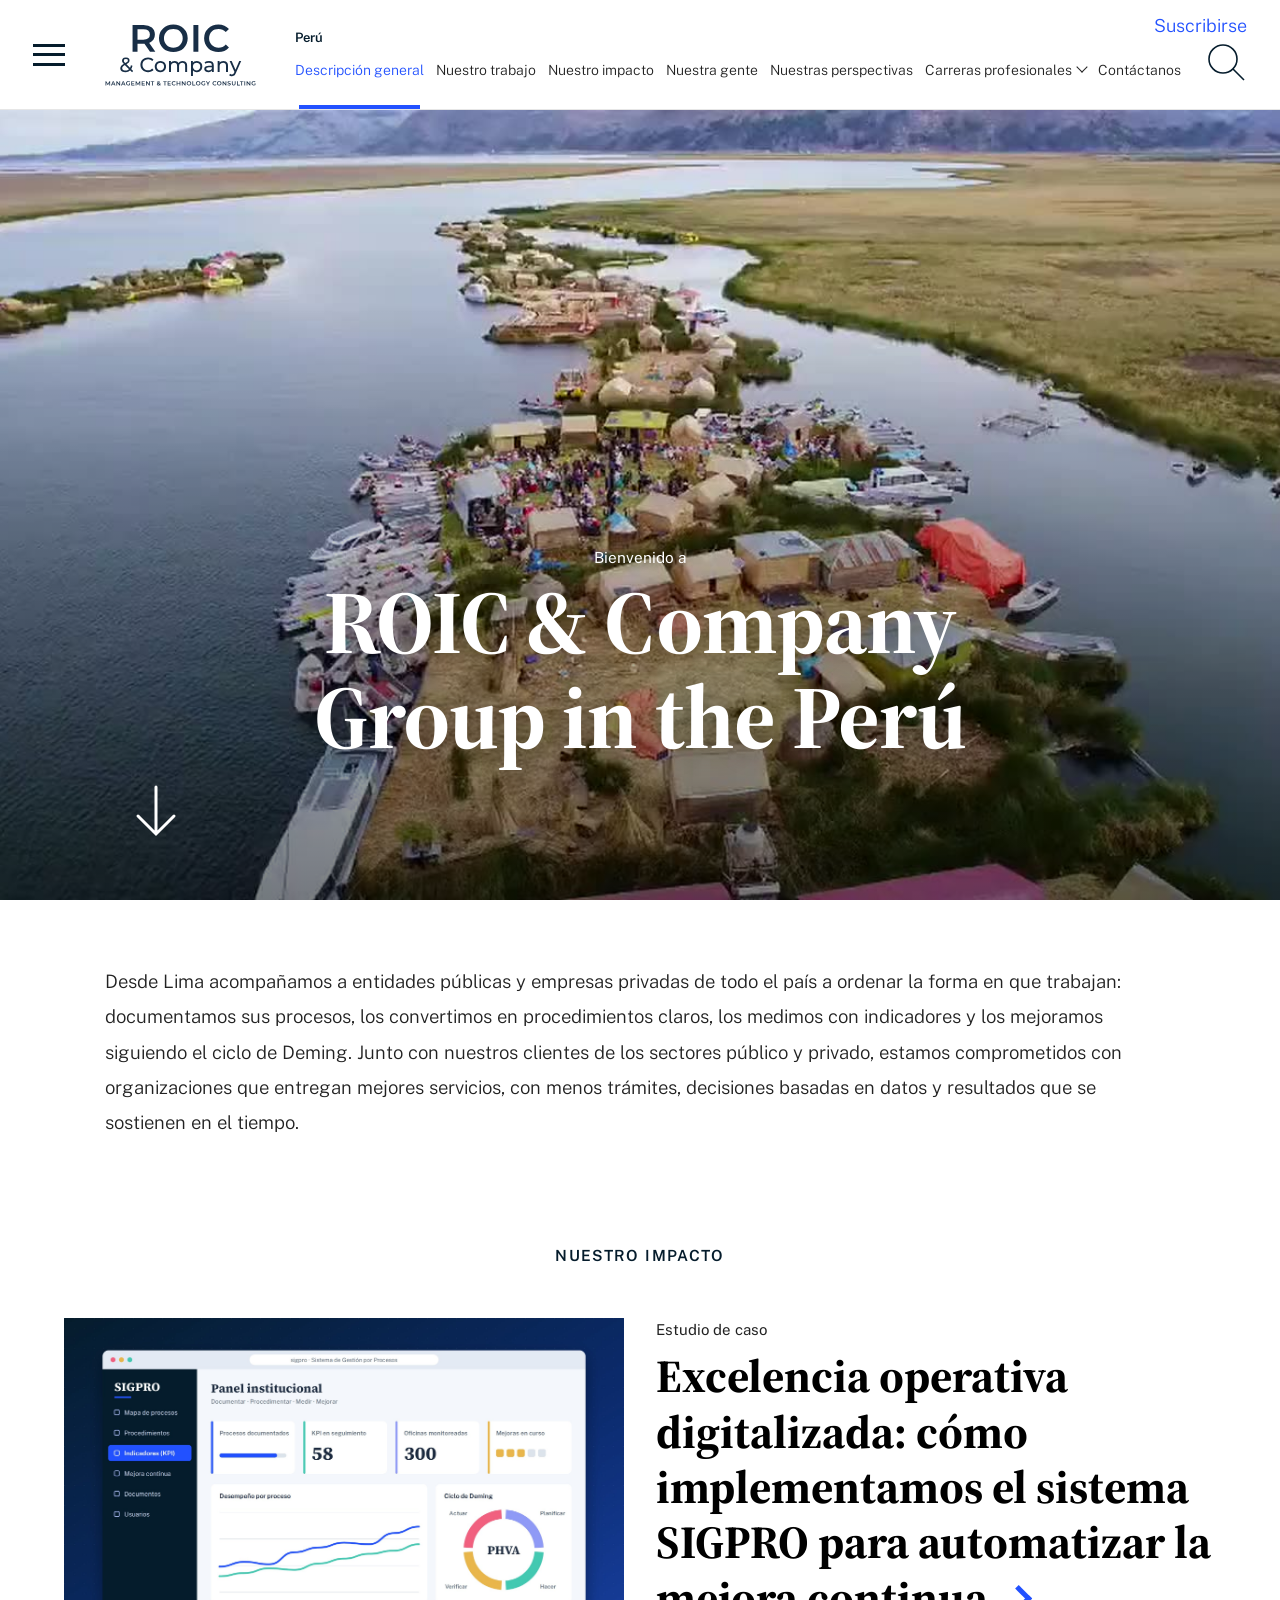
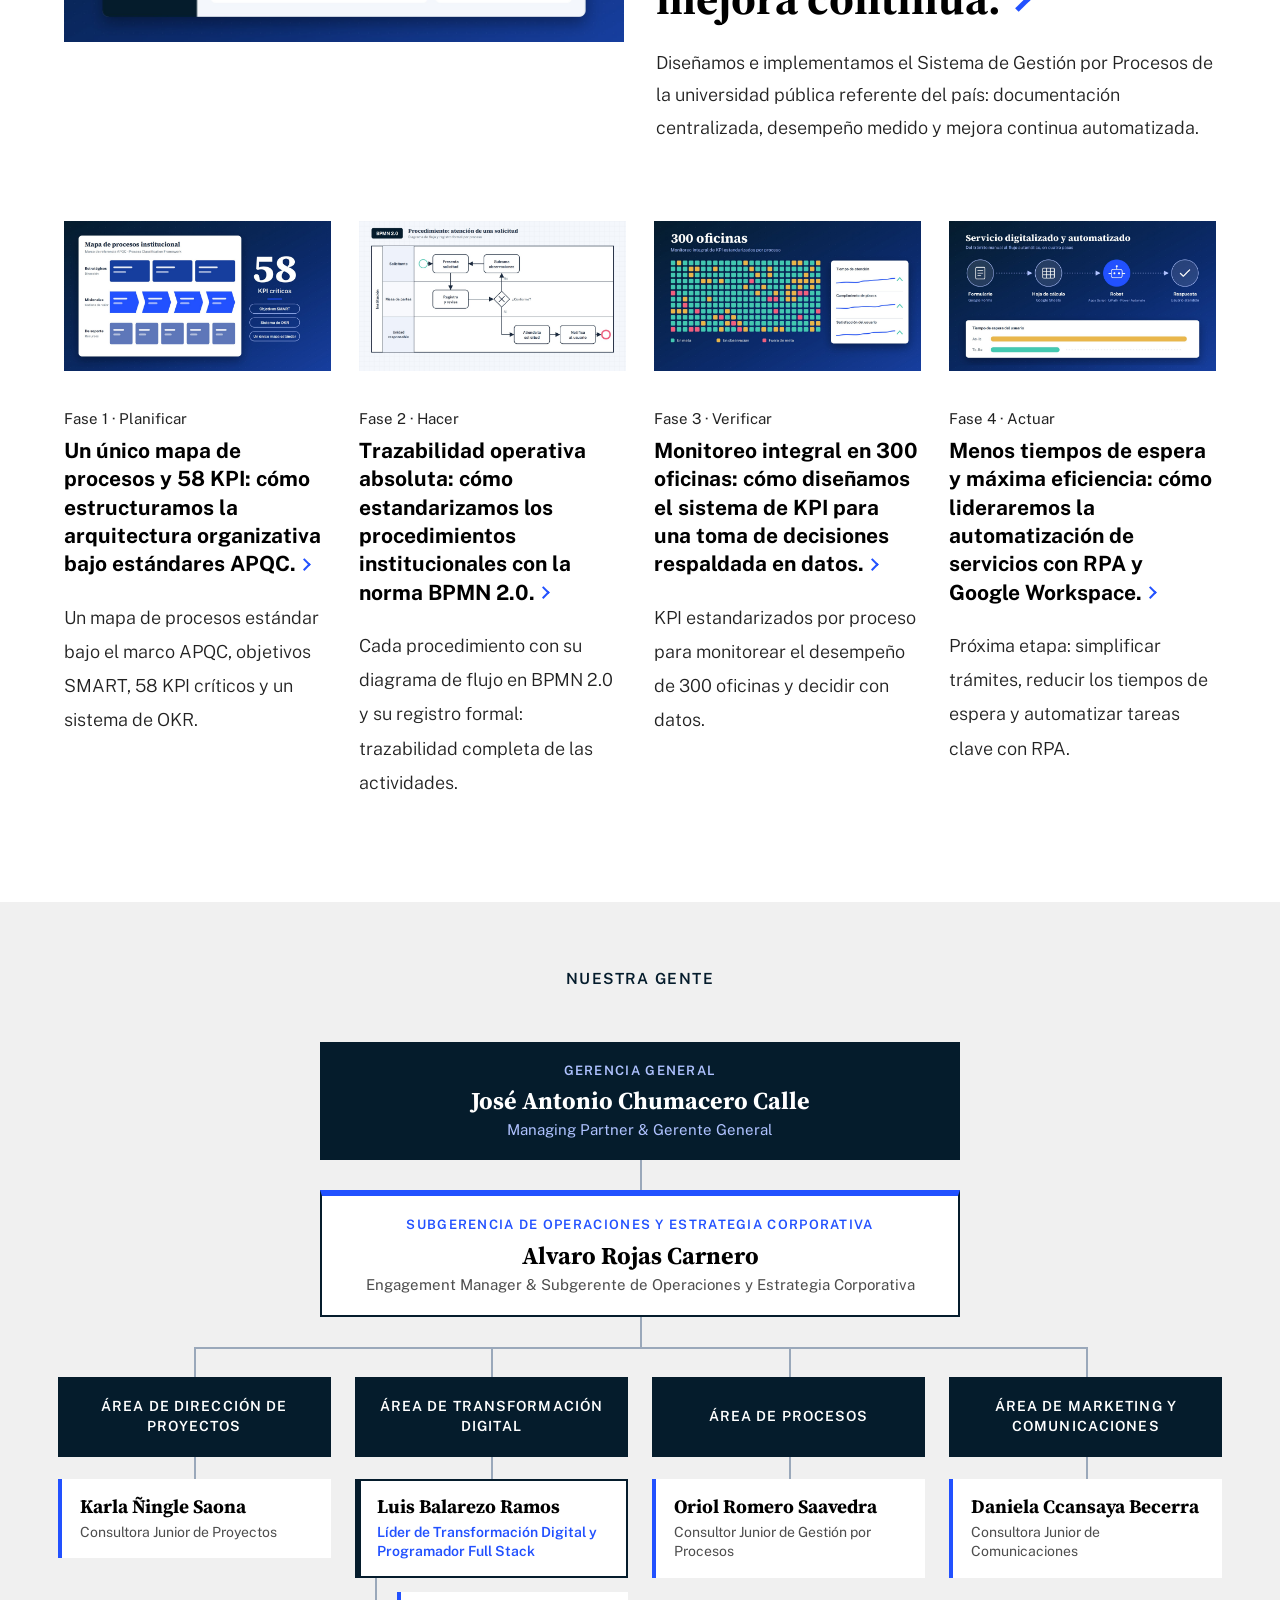
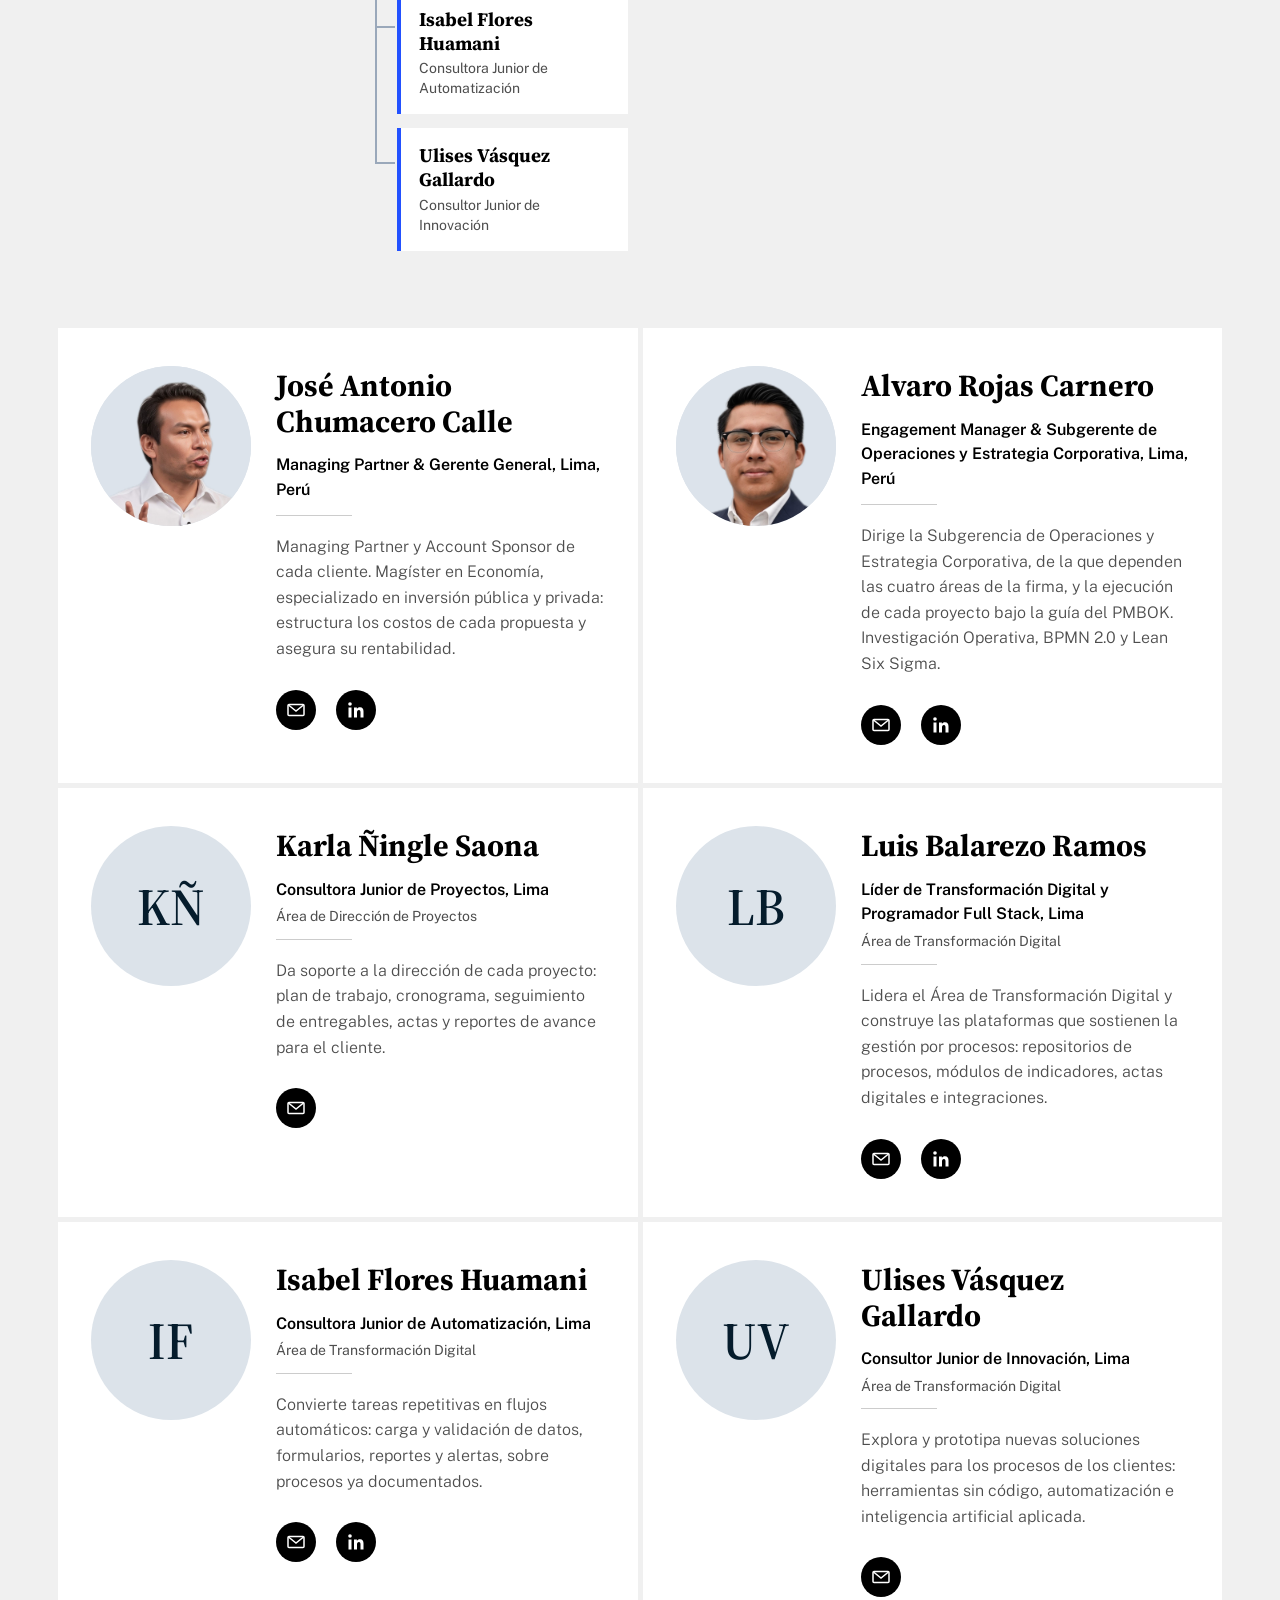
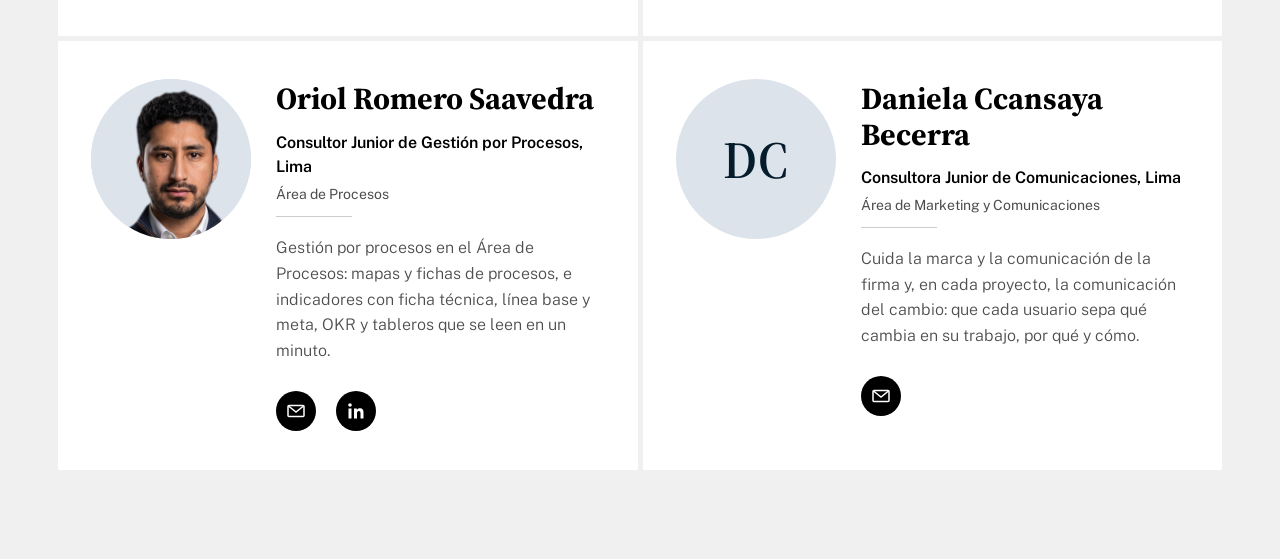
==== commit bb230219: "Organigrama de ROIC & Company y tres nuevos integrantes - Nuevos integrantes, con su perfil: Karla Ñ" ====
--- a/index.html
+++ b/index.html
@@ -171,6 +171,51 @@
 .cs-fases a:hover{color:var(--blue)}
 .cs-fases b{display:block;font-size:13px;font-weight:600;letter-spacing:.06em;text-transform:uppercase;color:var(--blue);margin-bottom:2px}
 
+/* ---------- Organigrama ---------- */
+.org{--ln:#9AA8BA;max-width:1360px;margin:0 auto clamp(56px,6vw,88px)}
+.org ul{list-style:none;margin:0;padding:0}
+.org-top{display:flex;justify-content:center;position:relative;padding-bottom:30px}
+.org-top::after{content:"";position:absolute;left:50%;bottom:0;height:30px;border-left:2px solid var(--ln)}
+.org-box{display:block;width:min(640px,100%);text-align:center;padding:20px 28px;transition:box-shadow .2s}
+.org-box:hover{box-shadow:0 10px 34px rgba(5,28,44,.22)}
+.org-u{display:block;font-size:13px;font-weight:600;letter-spacing:.1em;text-transform:uppercase;line-height:1.4}
+.org-box b{display:block;font-family:var(--serif);font-weight:700;font-size:clamp(22px,1.9vw,28px);line-height:1.2;margin-top:6px}
+.org-c{display:block;font-size:15px;line-height:1.4;margin-top:4px}
+.org-gg{background:var(--ink);color:#fff}
+.org-gg .org-u,.org-gg .org-c{color:#AFC2FF}
+.org-sg{background:#fff;color:#000;border:2px solid var(--ink);border-top:6px solid var(--blue)}
+.org-sg .org-u{color:var(--blue)}
+.org-sg .org-c{color:var(--muted)}
+.org-areas{display:grid;grid-template-columns:repeat(4,minmax(0,1fr));gap:24px}
+.org-area{position:relative;padding-top:30px}
+.org-area::before{content:"";position:absolute;top:0;left:50%;height:30px;border-left:2px solid var(--ln)}
+.org-area::after{content:"";position:absolute;top:0;left:-12px;right:-12px;border-top:2px solid var(--ln)}
+.org-area:first-child::after{left:50%}
+.org-area:last-child::after{right:50%}
+.org-ah{display:grid;place-items:center;min-height:80px;padding:16px 14px;background:var(--ink);color:#fff;font-size:14px;font-weight:600;letter-spacing:.08em;text-transform:uppercase;text-align:center;line-height:1.4}
+.org .org-ps{position:relative;padding-top:22px}
+.org-ps::before{content:"";position:absolute;top:0;left:50%;height:22px;border-left:2px solid var(--ln)}
+.org-ps>li+li{margin-top:14px}
+.org-p{display:block;position:relative;background:#fff;border-left:4px solid var(--blue);padding:16px 18px;transition:box-shadow .2s}
+.org-p:hover{box-shadow:0 8px 30px rgba(0,0,0,.12)}
+.org-p:hover b{color:var(--blue)}
+.org-p b{display:block;font-family:var(--serif);font-weight:700;font-size:19px;line-height:1.25;color:#000}
+.org-p span{display:block;font-size:14px;line-height:1.4;color:var(--muted);margin-top:4px}
+.org-p.lider{border-left-color:var(--ink);box-shadow:inset 0 0 0 2px var(--ink)}
+.org-p.lider span{color:var(--blue);font-weight:600}
+.org .org-team{margin-left:20px;padding:14px 0 0 22px}
+.org-team li{position:relative}
+.org-team li+li{margin-top:14px}
+.org-team li::before{content:"";position:absolute;left:-22px;top:-14px;width:20px;height:50px;border-left:2px solid var(--ln);border-bottom:2px solid var(--ln)}
+.org-team li:not(:last-child)::after{content:"";position:absolute;left:-22px;top:36px;bottom:-14px;border-left:2px solid var(--ln)}
+.unit{font-size:14px;color:var(--muted);margin-top:4px;line-height:1.45}
+@media (max-width:1100px){
+  .org-areas{grid-template-columns:repeat(2,minmax(0,1fr));row-gap:32px}
+  .org-top.sub::after,.org-area::before,.org-area::after{display:none}
+  .org-area{padding-top:0}
+}
+@media (max-width:620px){.org-areas{grid-template-columns:minmax(0,1fr)}}
+
 /* ---------- People ---------- */
 .people{background:var(--grey);padding:clamp(48px,5vw,64px) clamp(16px,4.5vw,72px) clamp(64px,7vw,96px)}
 .people .label{margin-bottom:clamp(32px,4vw,56px)}
@@ -318,6 +363,7 @@
 
   <section class="people" id="gente" aria-labelledby="gente-t">
     <h2 class="label" id="gente-t">Nuestra gente</h2>
+    <div class="org" id="org" role="group" aria-label="Organigrama de ROIC &amp; Company"></div>
     <div class="pgrid" id="pgrid"></div>
   </section>
   <dialog class="cs" id="caso-sigpro" aria-labelledby="caso-sigpro-t">
@@ -374,9 +420,31 @@
 
   /* El equipo (nombres, cargos, fotos y perfiles) está en equipo.js. */
   var EQUIPO = window.EQUIPO || [];
+  var UNIDADES = window.UNIDADES || {}, AREAS = window.AREAS || [];
 
   var $ = function (s) { return document.querySelector(s); };
   function esc(t) { return String(t).replace(/[&<>"]/g, function (c) { return { '&': '&amp;', '<': '&lt;', '>': '&gt;', '"': '&quot;' }[c]; }); }
+
+  /* ---------- Organigrama ---------- */
+  function enUnidad(u) { return EQUIPO.filter(function (p) { return p.unidad === u; }); }
+  function persona(p, clase) {
+    return '<a class="org-p' + (clase ? ' ' + clase : '') + '" href="persona.html?p=' + esc(p.id) + '"><b>' + esc(p.nombre) + '</b><span>' + esc(p.cargo) + '</span></a>';
+  }
+  function cabeza(u, clase, extra) {
+    var p = enUnidad(u)[0];
+    if (!p) return '';
+    return '<div class="org-top' + (extra ? ' ' + extra : '') + '"><a class="org-box ' + clase + '" href="persona.html?p=' + esc(p.id) + '"><span class="org-u">' + esc(UNIDADES[u]) +
+      '</span><b>' + esc(p.nombre) + '</b><span class="org-c">' + esc(p.cargo) + '</span></a></div>';
+  }
+  $('#org').innerHTML = cabeza('gerencia', 'org-gg') + cabeza('subgerencia', 'org-sg', 'sub') +
+    '<ul class="org-areas">' + AREAS.map(function (a) {
+      var gente = enUnidad(a), lider = gente.filter(function (p) { return p.lider; })[0];
+      var resto = gente.filter(function (p) { return p !== lider; });
+      var cuerpo = lider
+        ? '<ul class="org-ps"><li>' + persona(lider, 'lider') + '<ul class="org-team">' + resto.map(function (p) { return '<li>' + persona(p) + '</li>'; }).join('') + '</ul></li></ul>'
+        : '<ul class="org-ps">' + resto.map(function (p) { return '<li>' + persona(p) + '</li>'; }).join('') + '</ul>';
+      return '<li class="org-area"><h3 class="org-ah">' + esc(UNIDADES[a]) + '</h3>' + cuerpo + '</li>';
+    }).join('') + '</ul>';
 
   /* ---------- People ---------- */
   var MAIL = '<svg viewBox="0 0 20 20" aria-hidden="true"><rect x="2" y="4.5" width="16" height="11" rx="1"/><path d="M2.5 5l7.5 6 7.5-6"/></svg>';
@@ -386,7 +454,8 @@
     var nombre = (p.tratamiento ? p.tratamiento + ' ' : '') + p.nombre;
     return '<article class="person">' +
       '<div class="avatar" aria-hidden="true">' + esc(p.ini) + '<img src="media/equipo/' + esc(p.id) + '.jpg" alt="" loading="lazy" onerror="this.remove()"></div>' +
-      '<div><h3><a href="persona.html?p=' + esc(p.id) + '">' + esc(nombre) + '</a></h3><p class="role">' + esc(p.cargo) + (p.sede ? ', ' + esc(p.sede) : '') + '</p><hr><p class="bio">' + esc(p.bio) + '</p>' +
+      '<div><h3><a href="persona.html?p=' + esc(p.id) + '">' + esc(nombre) + '</a></h3><p class="role">' + esc(p.cargo) + (p.sede ? ', ' + esc(p.sede) : '') + '</p>' +
+      (AREAS.indexOf(p.unidad) > -1 ? '<p class="unit">' + esc(UNIDADES[p.unidad]) + '</p>' : '') + '<hr><p class="bio">' + esc(p.bio) + '</p>' +
       '<div class="soc"><a href="' + esc(mail) + '" aria-label="Escribir a ' + esc(p.nombre) + '">' + MAIL + '</a>' +
       (p.linkedin ? '<a href="' + esc(p.linkedin) + '" target="_blank" rel="noopener" aria-label="LinkedIn de ' + esc(p.nombre) + '">' + IN + '</a>' : '') +
       '</div></div></article>';
@@ -532,12 +601,15 @@
     ['Procedimientos estandarizados con BPMN 2.0', 'Fase 2 · Hacer: diagramas de flujo y registro formal por proceso', '#caso-bpmn'],
     ['Monitoreo integral en 300 oficinas', 'Fase 3 · Verificar: sistema de KPI por proceso', '#caso-kpi'],
     ['Automatización de servicios con RPA', 'Fase 4 · Actuar: As-Is/To-Be, Google Workspace, UiPath y Power Automate', '#caso-rpa'],
-    ['Nuestra gente', 'José Antonio Chumacero, Alvaro Rojas, Isabel Flores, Oriol Romero, Luis Balarezo', '#gente'],
+    ['Nuestra gente', 'Organigrama y equipo: José Antonio Chumacero, Alvaro Rojas, Karla Ñingle, Luis Balarezo, Isabel Flores, Ulises Vásquez, Oriol Romero, Daniela Ccansaya', '#gente'],
     ['José Antonio Chumacero Calle', 'Managing Partner & Gerente General · Magíster en Economía', 'persona.html?p=chumacero'],
-    ['Alvaro Rojas Carnero', 'Engagement Manager & Subgerente de Operaciones · PMBOK, BPMN 2.0', 'persona.html?p=rojas'],
-    ['Isabel Flores Huamani', 'Especialista en automatización de procesos', 'persona.html?p=flores'],
-    ['Oriol Romero Saavedra', 'Especialista en indicadores, KPI y OKR', 'persona.html?p=romero'],
-    ['Luis Balarezo', 'Desarrollador full stack, especialidad backend', 'persona.html?p=balarezo']
+    ['Alvaro Rojas Carnero', 'Engagement Manager & Subgerente de Operaciones y Estrategia Corporativa', 'persona.html?p=rojas'],
+    ['Karla Ñingle Saona', 'Consultora Junior de Proyectos · Área de Dirección de Proyectos', 'persona.html?p=ningle'],
+    ['Luis Balarezo Ramos', 'Líder de Transformación Digital y Programador Full Stack', 'persona.html?p=balarezo'],
+    ['Isabel Flores Huamani', 'Consultora Junior de Automatización · Área de Transformación Digital', 'persona.html?p=flores'],
+    ['Ulises Vásquez Gallardo', 'Consultor Junior de Innovación · Área de Transformación Digital', 'persona.html?p=vasquez'],
+    ['Oriol Romero Saavedra', 'Consultor Junior de Gestión por Procesos · Área de Procesos', 'persona.html?p=romero'],
+    ['Daniela Ccansaya Becerra', 'Consultora Junior de Comunicaciones · Área de Marketing y Comunicaciones', 'persona.html?p=ccansaya']
   ];
   var srch = $('#srch'), q = $('#q'), res = $('#srch-res'), none = $('#srch-none'), sBtn = $('#search-open');
   function norm(t) { return t.toLowerCase().normalize('NFD').replace(/[̀-ͯ]/g, ''); }
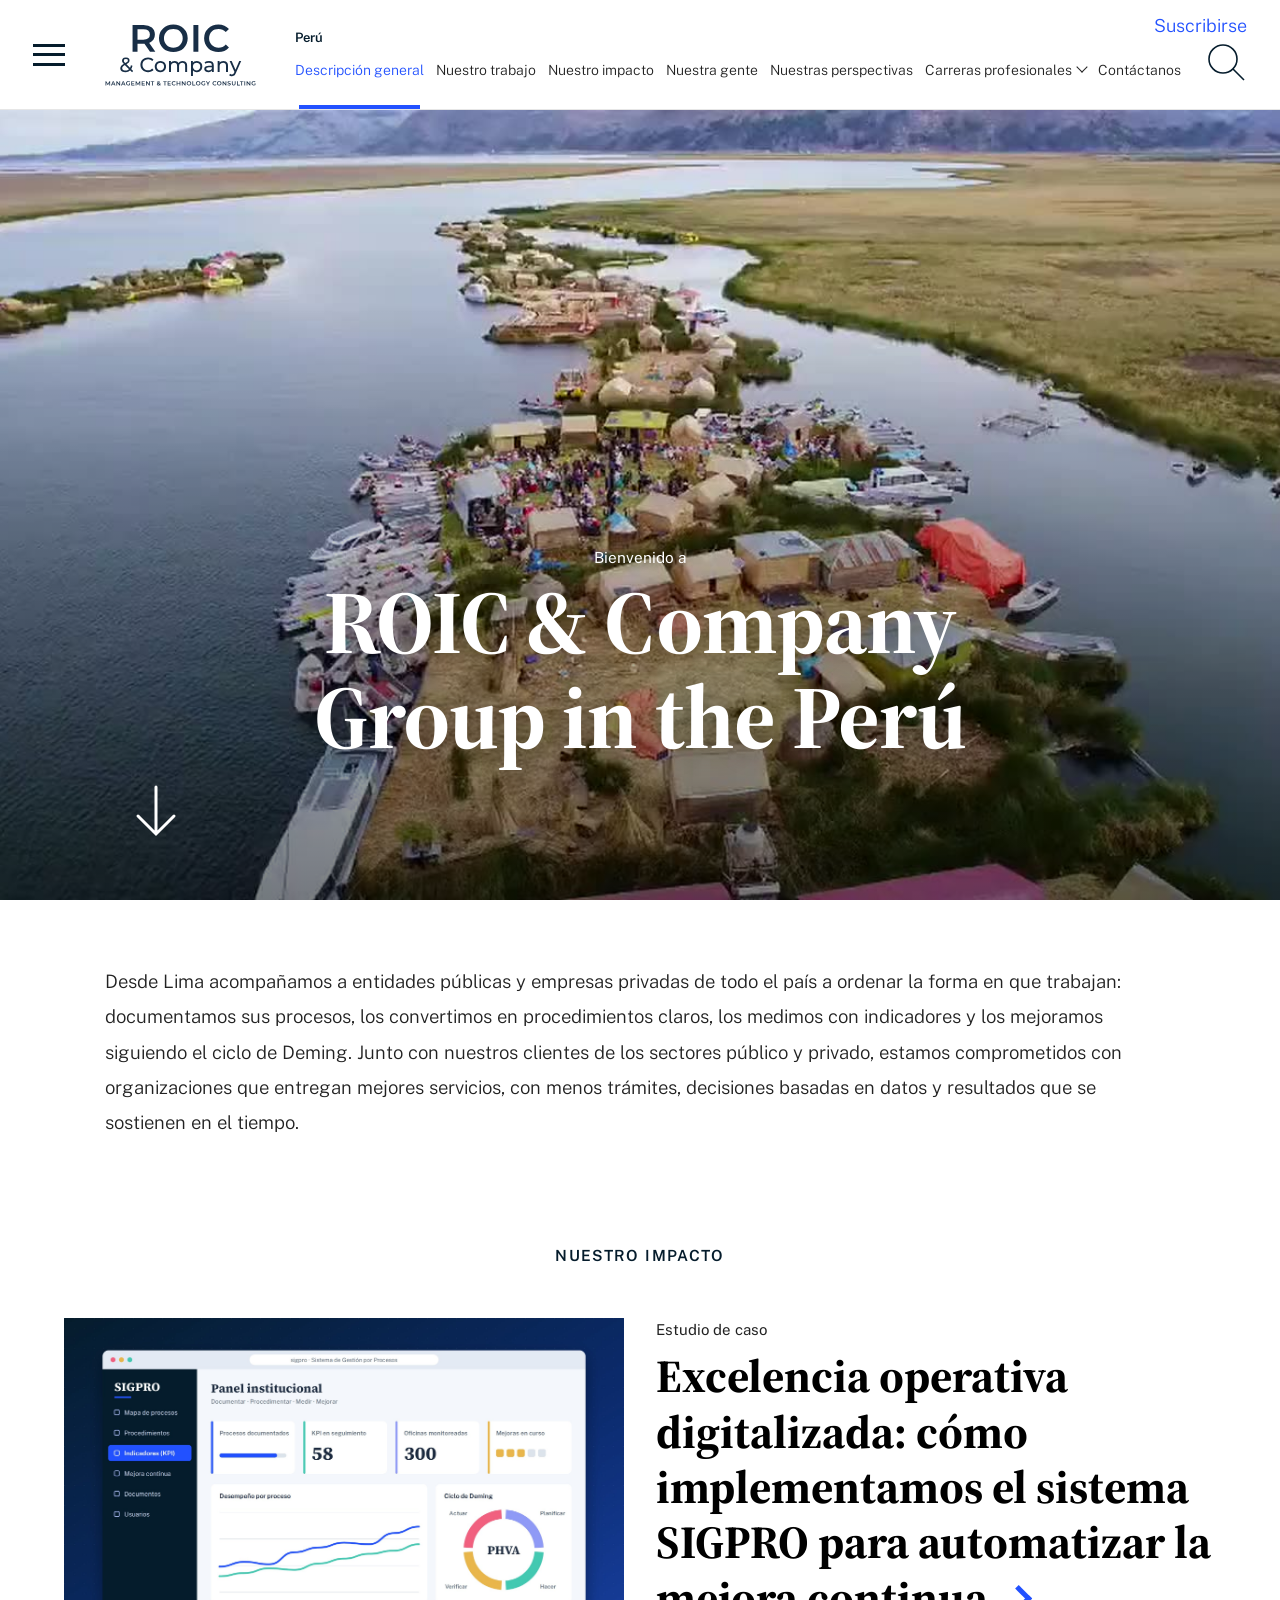
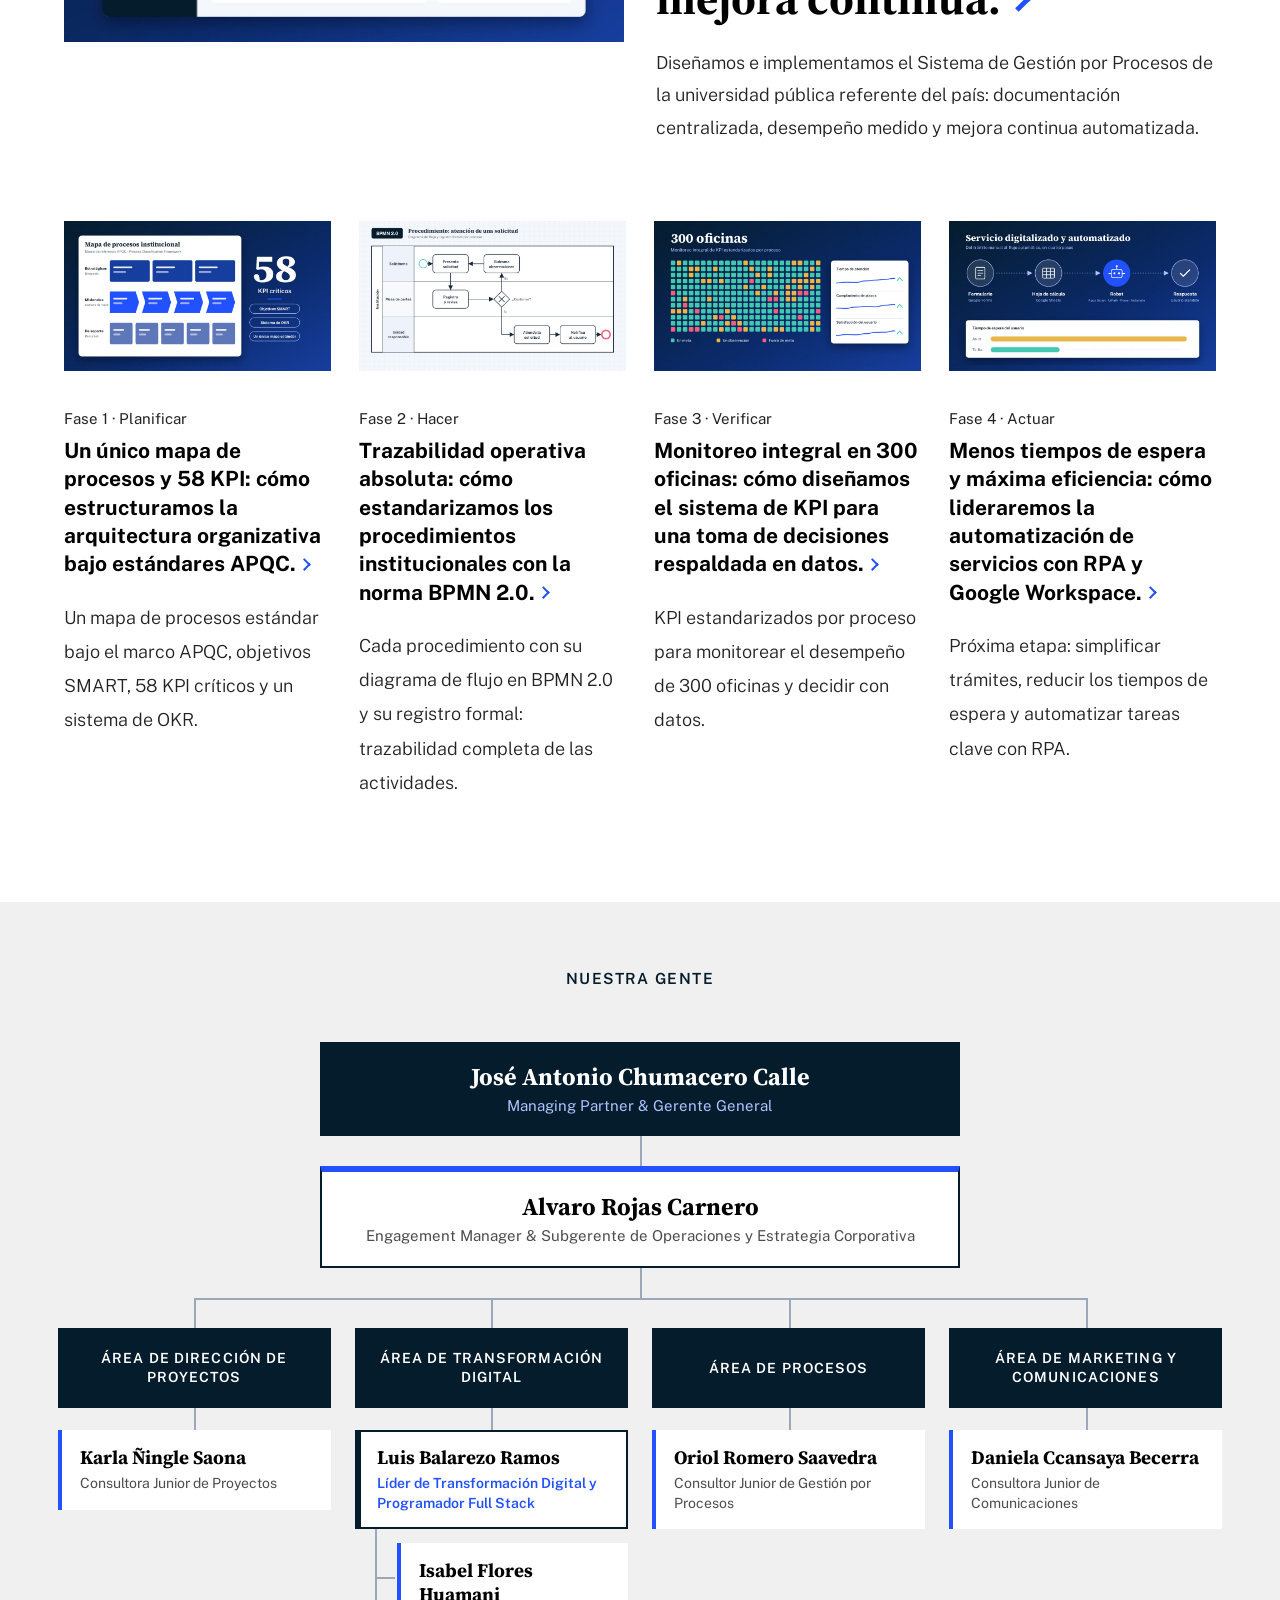
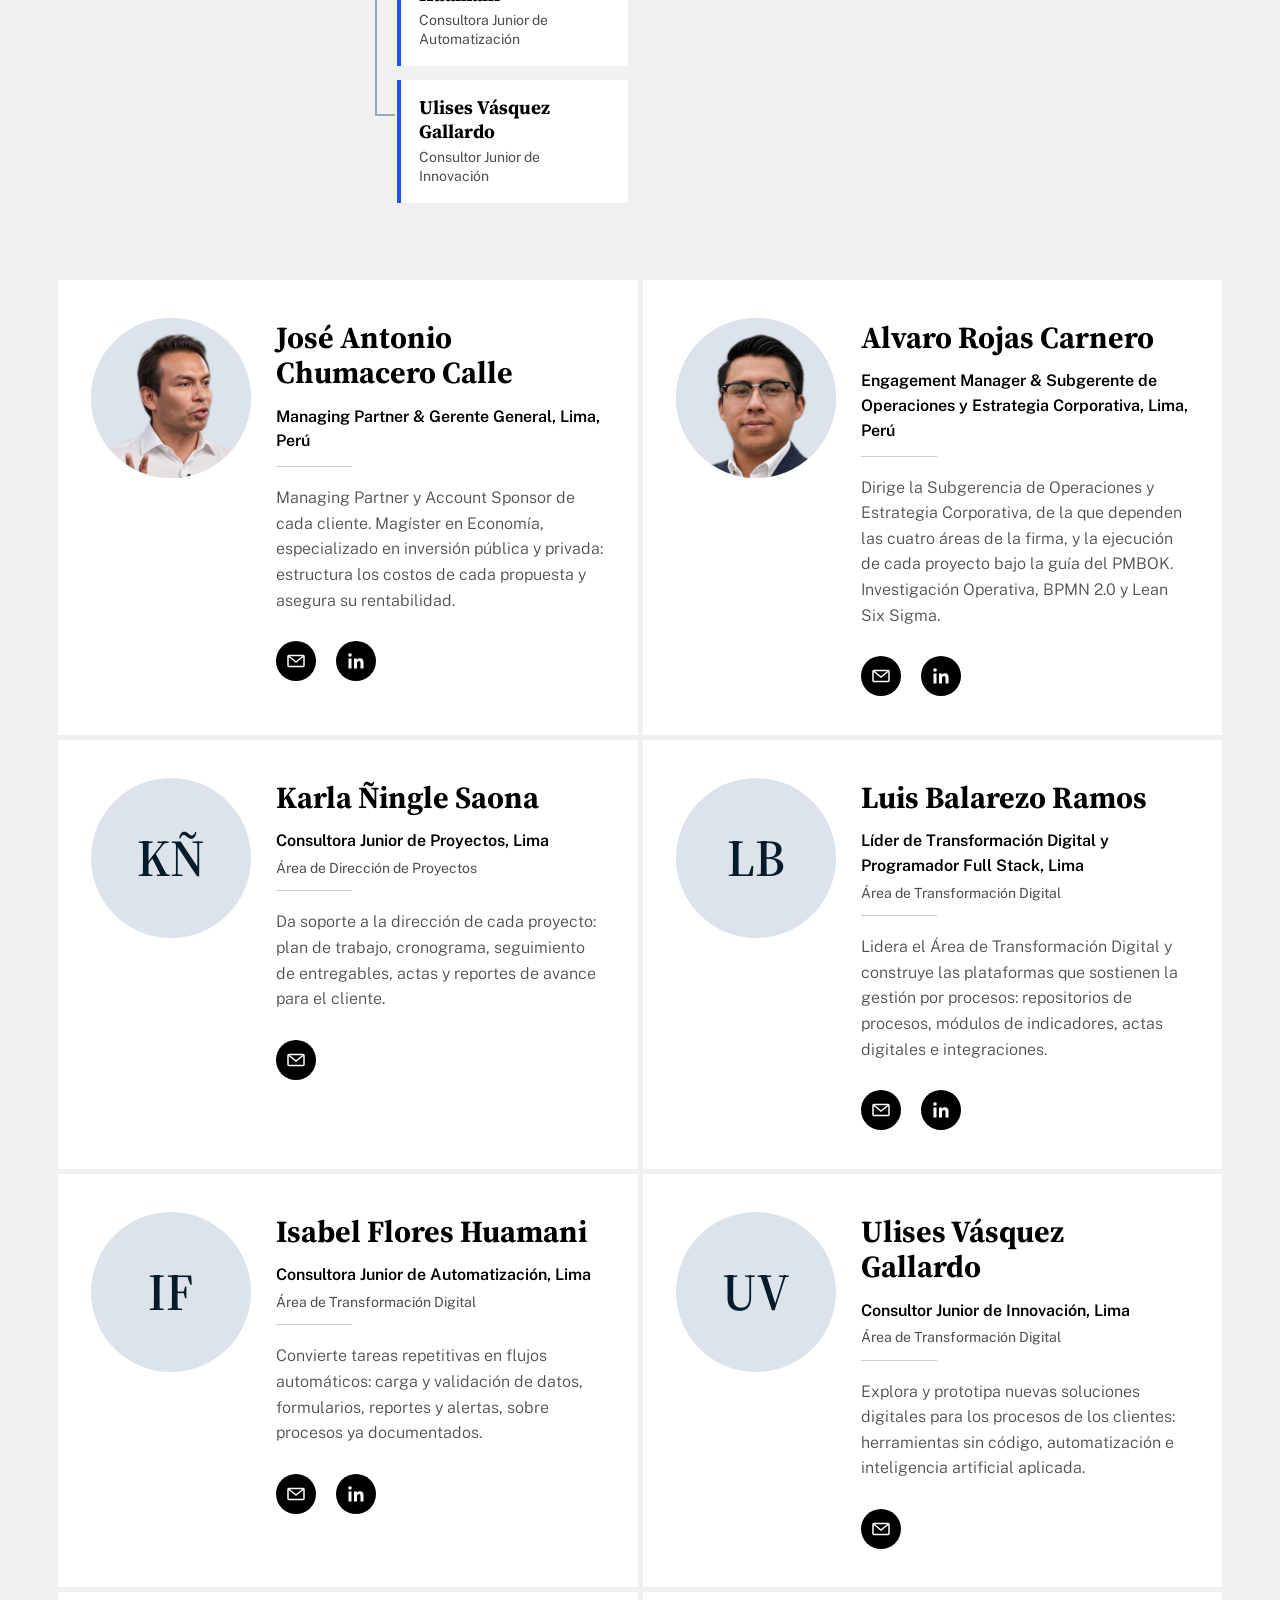
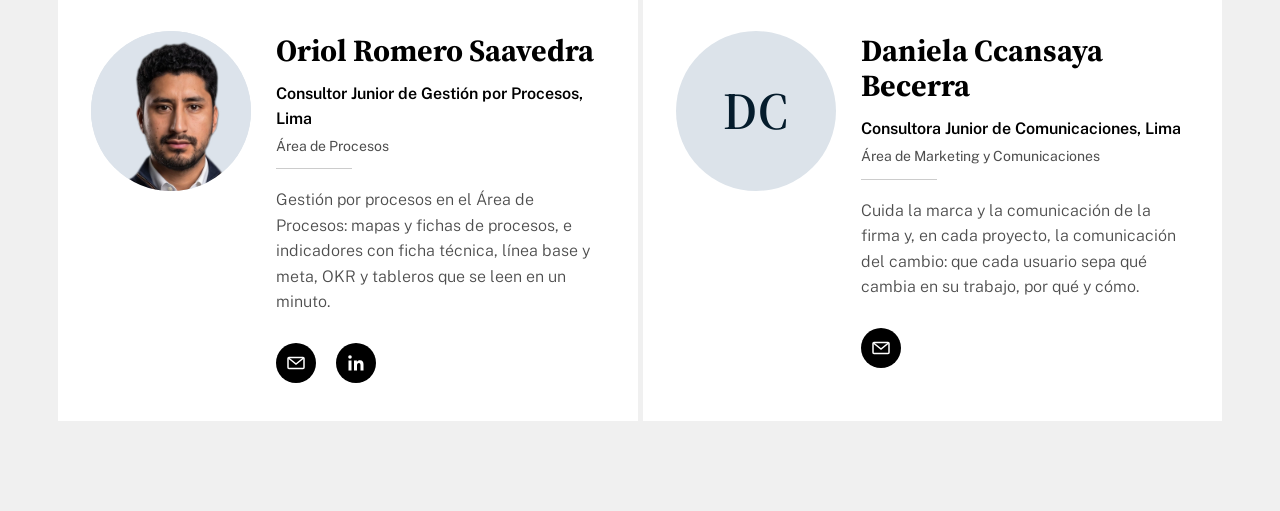
==== commit cc44b759: "Organigrama: sin el nombre de la unidad repetido arriba La Gerencia General y la Subgerencia ya se l" ====
--- a/index.html
+++ b/index.html
@@ -178,13 +178,11 @@
 .org-top::after{content:"";position:absolute;left:50%;bottom:0;height:30px;border-left:2px solid var(--ln)}
 .org-box{display:block;width:min(640px,100%);text-align:center;padding:20px 28px;transition:box-shadow .2s}
 .org-box:hover{box-shadow:0 10px 34px rgba(5,28,44,.22)}
-.org-u{display:block;font-size:13px;font-weight:600;letter-spacing:.1em;text-transform:uppercase;line-height:1.4}
-.org-box b{display:block;font-family:var(--serif);font-weight:700;font-size:clamp(22px,1.9vw,28px);line-height:1.2;margin-top:6px}
+.org-box b{display:block;font-family:var(--serif);font-weight:700;font-size:clamp(22px,1.9vw,28px);line-height:1.2}
 .org-c{display:block;font-size:15px;line-height:1.4;margin-top:4px}
 .org-gg{background:var(--ink);color:#fff}
-.org-gg .org-u,.org-gg .org-c{color:#AFC2FF}
+.org-gg .org-c{color:#AFC2FF}
 .org-sg{background:#fff;color:#000;border:2px solid var(--ink);border-top:6px solid var(--blue)}
-.org-sg .org-u{color:var(--blue)}
 .org-sg .org-c{color:var(--muted)}
 .org-areas{display:grid;grid-template-columns:repeat(4,minmax(0,1fr));gap:24px}
 .org-area{position:relative;padding-top:30px}
@@ -433,8 +431,7 @@
   function cabeza(u, clase, extra) {
     var p = enUnidad(u)[0];
     if (!p) return '';
-    return '<div class="org-top' + (extra ? ' ' + extra : '') + '"><a class="org-box ' + clase + '" href="persona.html?p=' + esc(p.id) + '"><span class="org-u">' + esc(UNIDADES[u]) +
-      '</span><b>' + esc(p.nombre) + '</b><span class="org-c">' + esc(p.cargo) + '</span></a></div>';
+    return '<div class="org-top' + (extra ? ' ' + extra : '') + '"><a class="org-box ' + clase + '" href="persona.html?p=' + esc(p.id) + '"><b>' + esc(p.nombre) + '</b><span class="org-c">' + esc(p.cargo) + '</span></a></div>';
   }
   $('#org').innerHTML = cabeza('gerencia', 'org-gg') + cabeza('subgerencia', 'org-sg', 'sub') +
     '<ul class="org-areas">' + AREAS.map(function (a) {
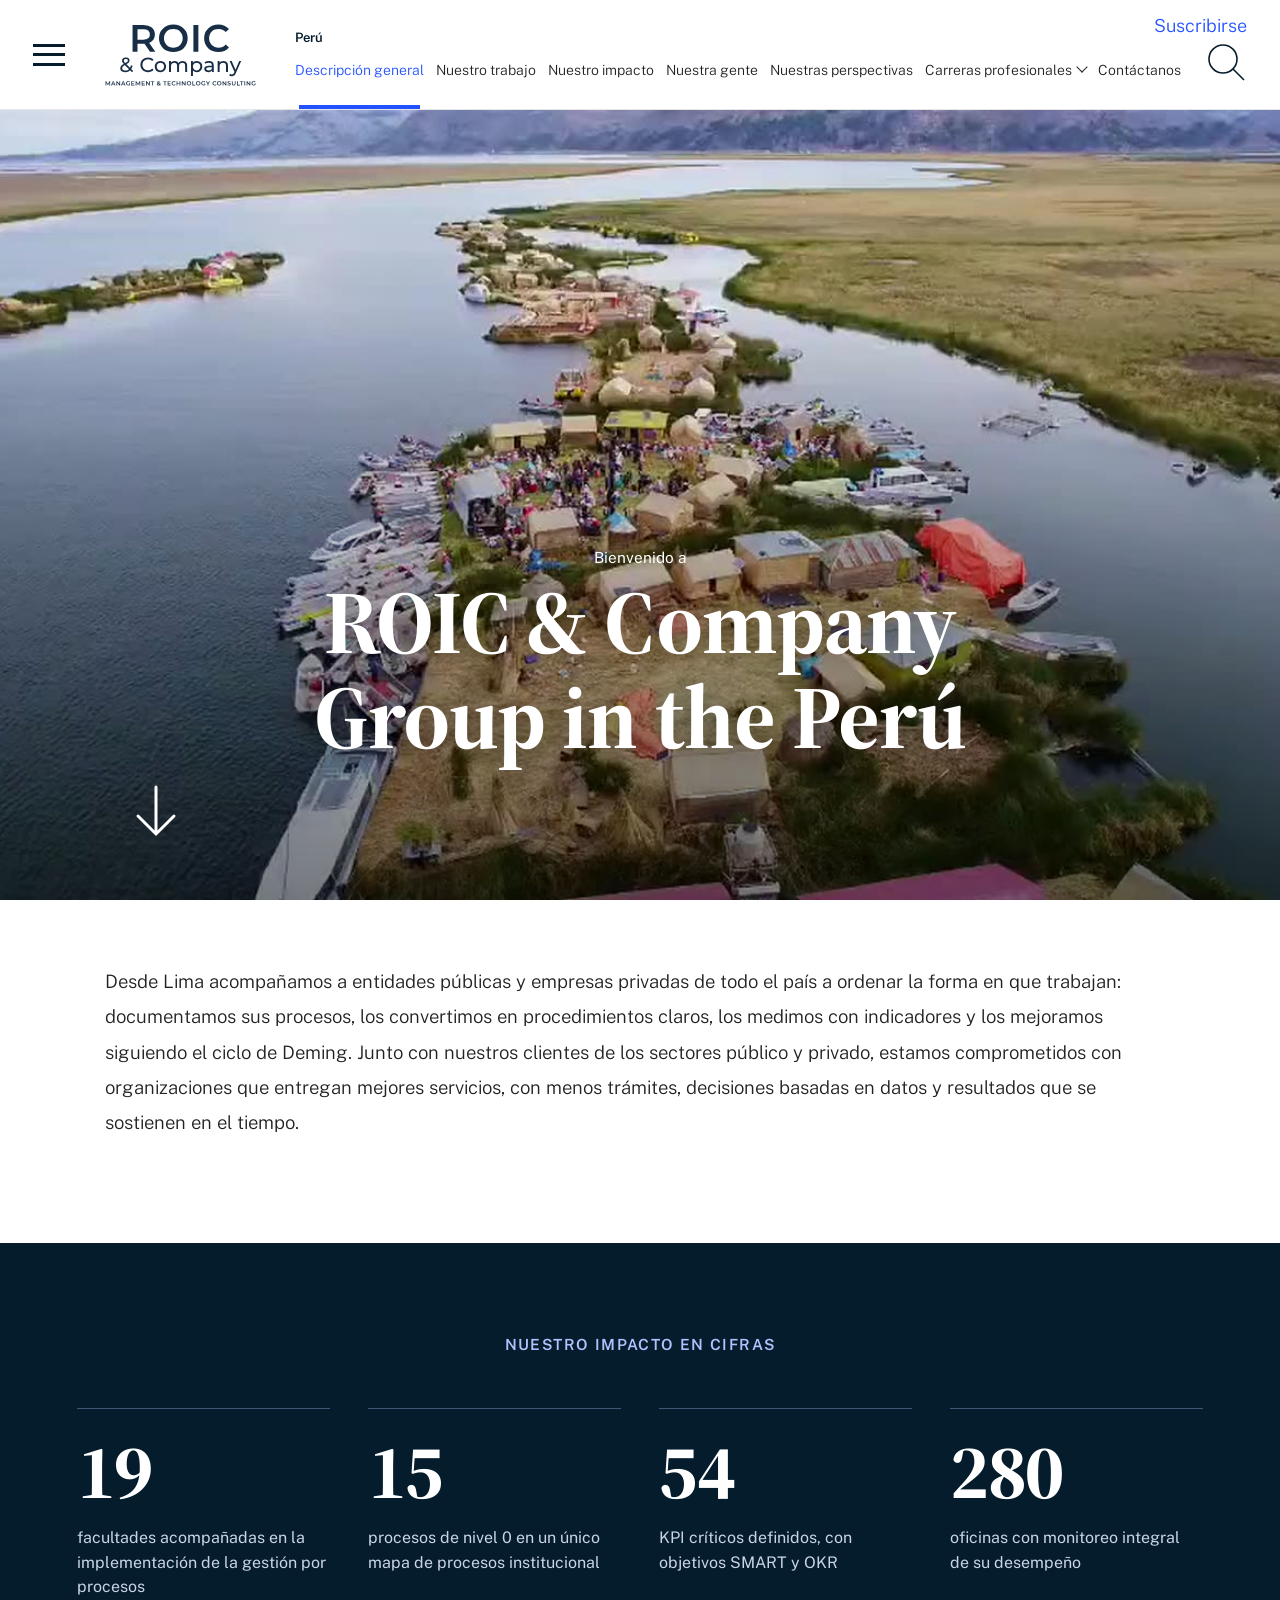
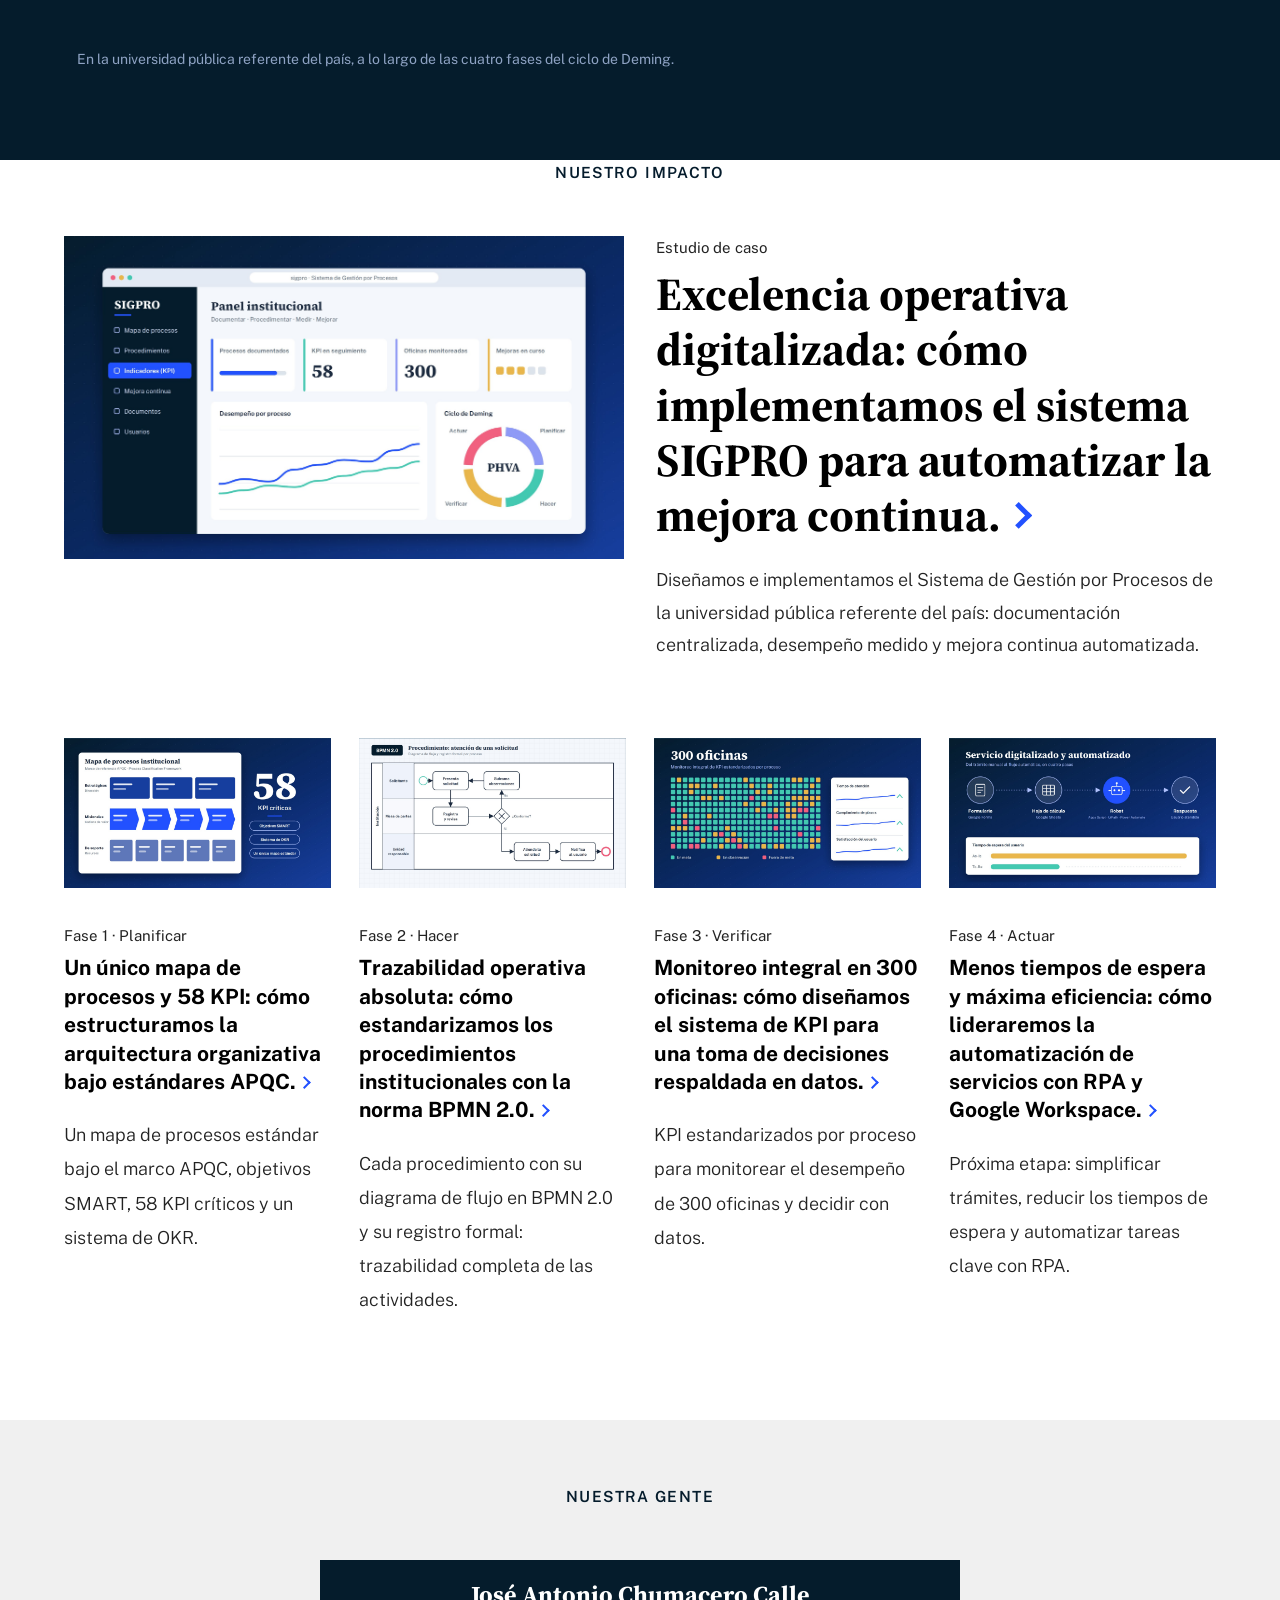
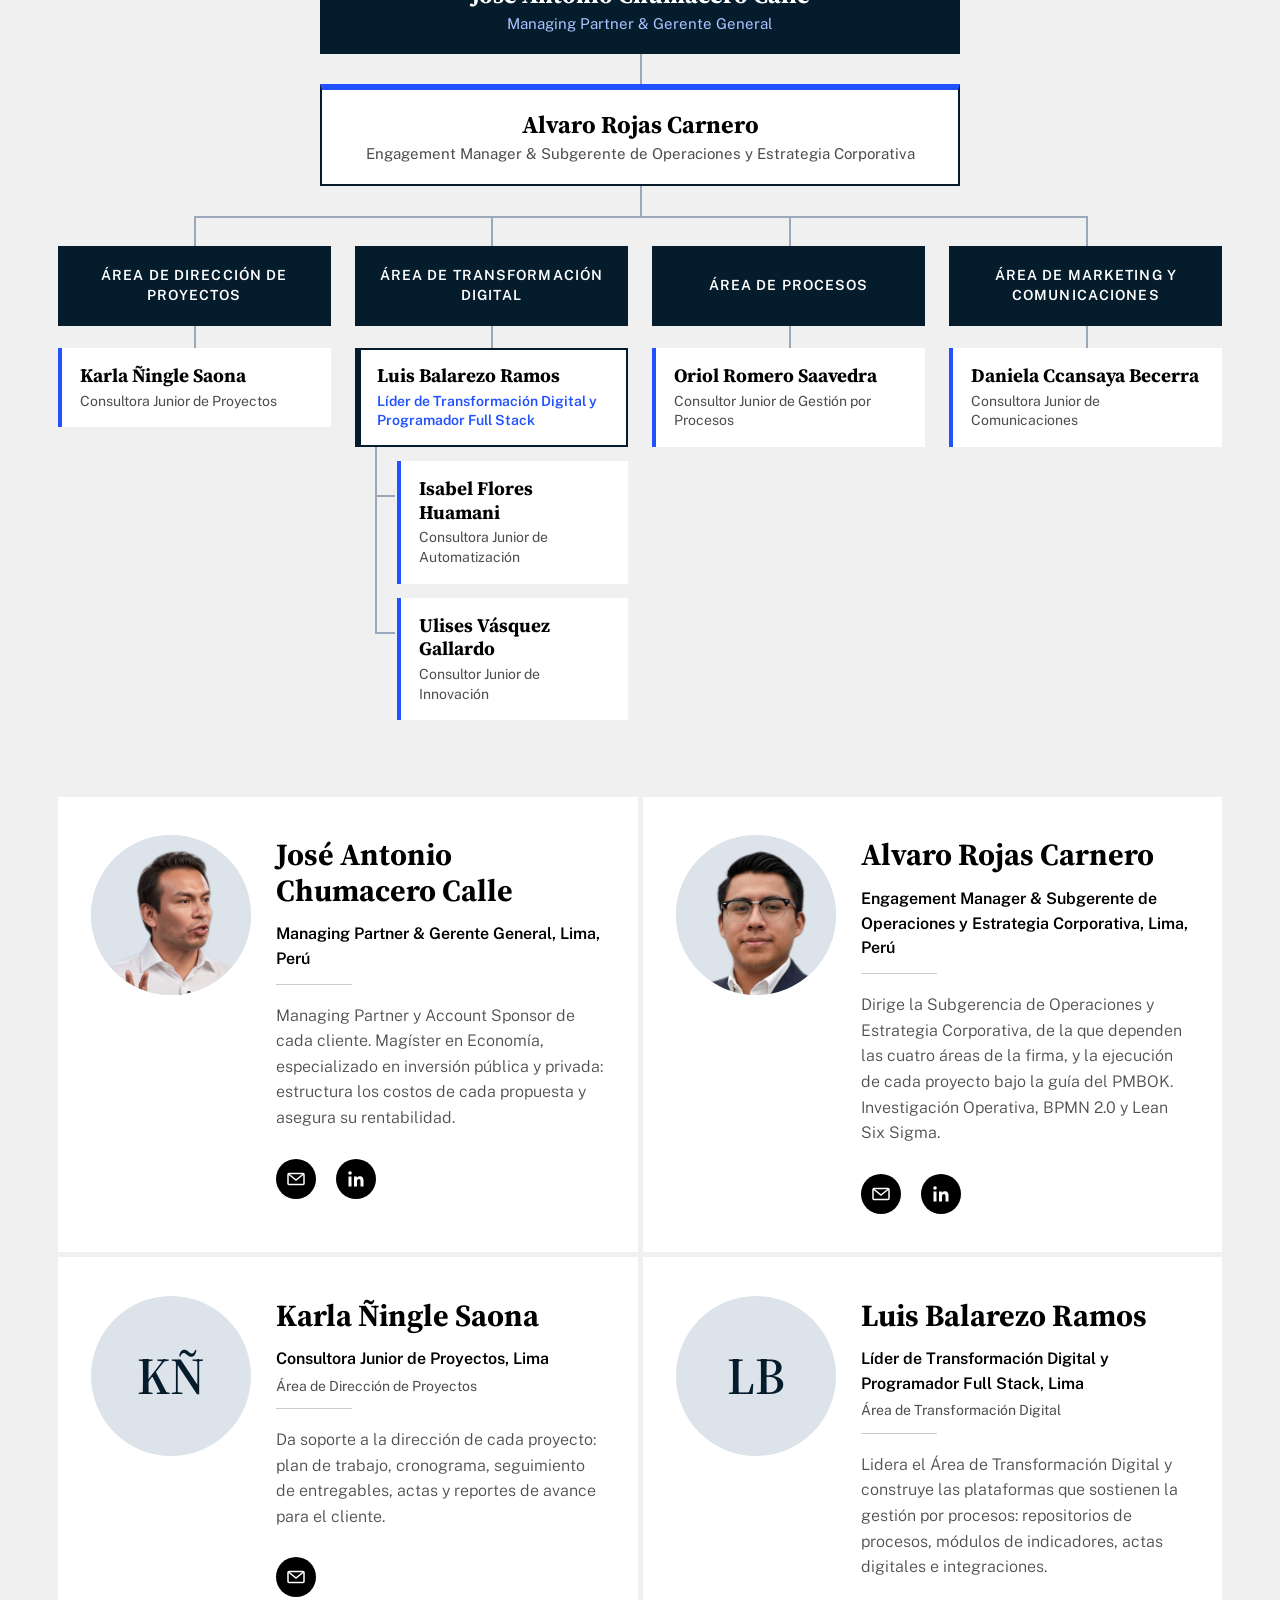
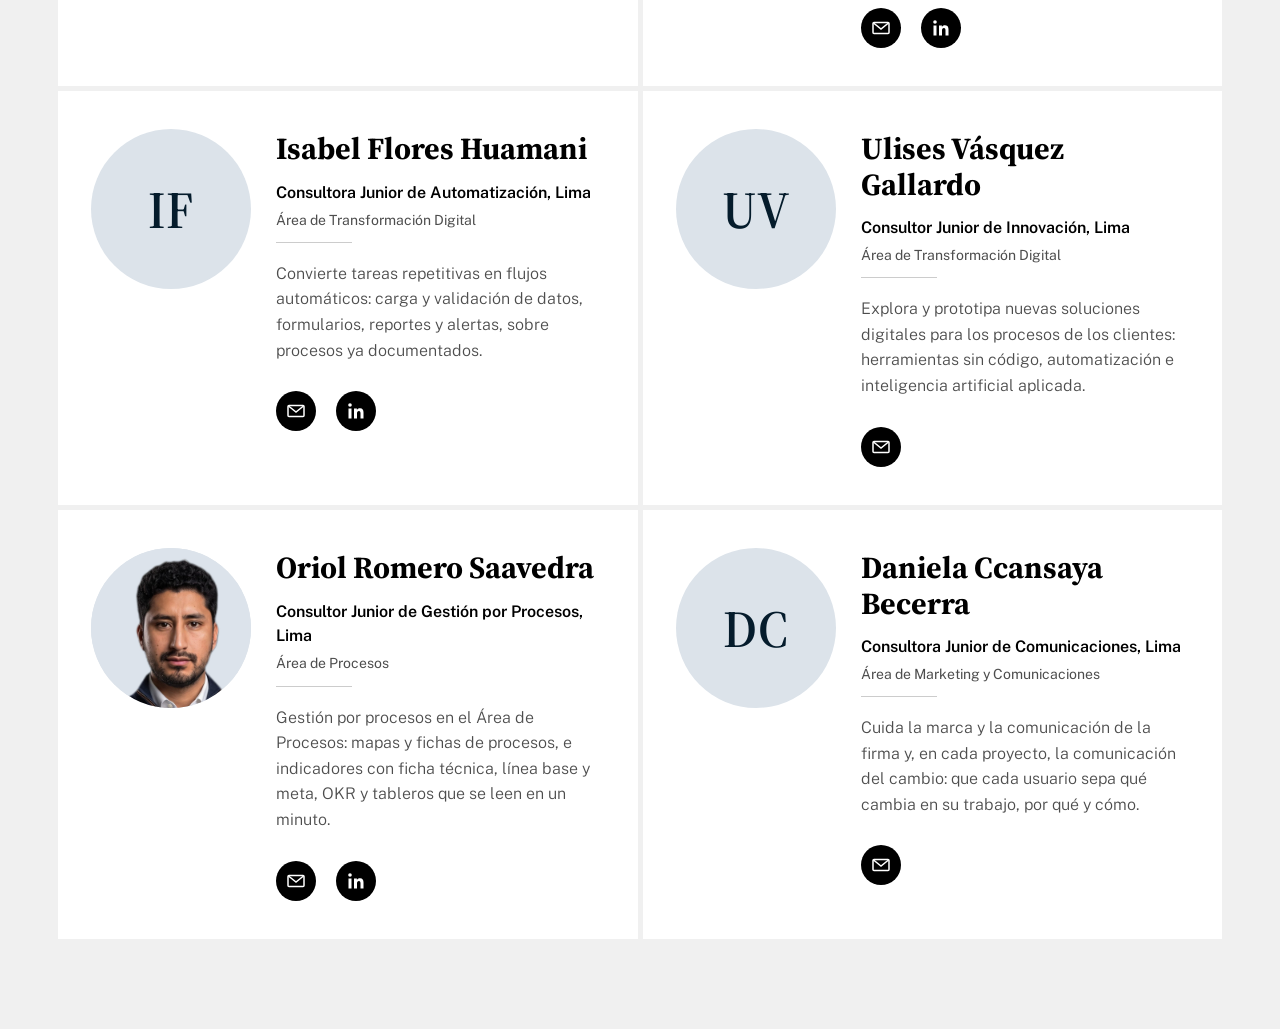
==== commit 865585b9: "Movimiento corporativo en todo el sitio, con reglas de skills de diseño Sistema de animación común a" ====
--- a/index.html
+++ b/index.html
@@ -245,6 +245,9 @@
 .side-logo img{width:240px;height:auto}
 @media (max-width:1279px){.logo img{height:48px}}
 </style>
+<link rel="stylesheet" href="movimiento.css">
+<script>/* Movimiento: oculta lo que va a aparecer al desplazarse antes de dibujar la página; si movimiento.js no llega, todo se muestra a los 3 s. */
+(function (d) { if ('IntersectionObserver' in window) { d.classList.add('rv'); if (matchMedia('(prefers-reduced-motion: reduce)').matches) d.classList.add('rv-suave'); setTimeout(function () { if (!d.classList.contains('rv-js')) d.classList.remove('rv'); }, 3000); } })(document.documentElement);</script>
 </head>
 <body>
 
@@ -318,6 +321,19 @@
 
   <section class="intro" id="intro">
     <p>Desde Lima acompañamos a entidades públicas y empresas privadas de todo el país a ordenar la forma en que trabajan: documentamos sus procesos, los convertimos en procedimientos claros, los medimos con indicadores y los mejoramos siguiendo el ciclo de Deming. Junto con nuestros clientes de los sectores público y privado, estamos comprometidos con organizaciones que entregan mejores servicios, con menos trámites, decisiones basadas en datos y resultados que se sostienen en el tiempo.</p>
+  </section>
+
+  <section class="cifras" aria-labelledby="cifras-t">
+    <div class="cifras-in">
+      <h2 class="label" id="cifras-t">Nuestro impacto en cifras</h2>
+      <ul class="cifras-grid">
+        <li class="cifra"><b data-cuenta="20" aria-hidden="true">20</b><span><span class="vh">20 </span>facultades acompañadas en la implementación de la gestión por procesos</span></li>
+        <li class="cifra"><b data-cuenta="16" aria-hidden="true">16</b><span><span class="vh">16 </span>procesos de nivel 0 en un único mapa de procesos institucional</span></li>
+        <li class="cifra"><b data-cuenta="58" aria-hidden="true">58</b><span><span class="vh">58 </span>KPI críticos definidos, con objetivos SMART y OKR</span></li>
+        <li class="cifra"><b data-cuenta="300" aria-hidden="true">300</b><span><span class="vh">300 </span>oficinas con monitoreo integral de su desempeño</span></li>
+      </ul>
+      <p class="cifras-nota">En la universidad pública referente del país, a lo largo de las cuatro fases del ciclo de Deming.</p>
+    </div>
   </section>
 
   <section id="impacto" aria-labelledby="imp-t">
@@ -630,5 +646,6 @@
   });
 })();
 </script>
+<script src="movimiento.js"></script>
 </body>
 </html>
--- a/movimiento.css
+++ b/movimiento.css
@@ -0,0 +1,156 @@
+/* ==========================================================
+   MOVIMIENTO DE ROIC & COMPANY
+   Lo comparten las cinco páginas, junto con movimiento.js.
+   Sigue las reglas de animación de Emil Kowalski (skills «animate» y
+   «review-animations») y las de movimiento de Taste Skill; el detalle
+   está en .claude/skills/roic-movimiento/SKILL.md. En resumen:
+   - Solo se anima transform y opacity (y clip-path para descubrir imágenes).
+   - Entradas y salidas con ease-out fuerte; nunca ease-in.
+   - Lo que se mueve por la pantalla, con ease-in-out.
+   - Interfaz por debajo de 300 ms; las entradas de contenido, más largas.
+   - Escalonado de 70 ms; subida de 24 px; nada aparece desde scale(0).
+   - Efectos de ratón solo con ratón.
+   - Con «reducir movimiento»: menos y más suave, no nada. Se conservan
+     los fundidos y se quitan los desplazamientos.
+   ========================================================== */
+:root{
+  --m-out:cubic-bezier(.23,1,.32,1);
+  --m-in-out:cubic-bezier(.77,0,.175,1);
+  --m-entrada:700ms;
+  --rv-y:24px;
+  --rv-cortina:inset(100% 0 0 0);
+  --rv-zoom:1.12;
+  --m-acerca:1.06;
+}
+/* Movimiento reducido: mismas apariciones, solo con fundido. */
+html.rv-suave{--rv-y:0px;--rv-cortina:inset(0);--rv-zoom:1;--m-acerca:1;--m-entrada:450ms}
+
+/* ---------- 1. Aparición al desplazarse ----------
+   La clase .rv la pone un script en <head> (antes de dibujar la página) y
+   movimiento.js la confirma. Mantener esta lista igual a REVELAR en
+   movimiento.js. */
+.rv :is(
+  .intro p, .label, .feat > div:last-child, .cards .card, .cifras .cifra, .pgrid .person,
+  .wk-txt > *, .acard, .story, .fcard,
+  .im-txt > *, .im-intro > *, .im-cap, .im-cols article, .im-feat > div:last-child, .im-banner p,
+  .sec-head, .cap, .icard, .model, .team .person, .step, .sector, .rule, .qgroup,
+  .pf-txt > :not(h1), .pf-foto, .pf-body article > *, .pf-side, .pub, .mp
+):not(.rv-ok){opacity:0;transform:translate3d(0,var(--rv-y),0)}
+.rv :is(
+  .intro p, .label, .feat > div:last-child, .cards .card, .cifras .cifra, .pgrid .person,
+  .wk-txt > *, .acard, .story, .fcard,
+  .im-txt > *, .im-intro > *, .im-cap, .im-cols article, .im-feat > div:last-child, .im-banner p,
+  .sec-head, .cap, .icard, .model, .team .person, .step, .sector, .rule, .qgroup,
+  .pf-txt > :not(h1), .pf-foto, .pf-body article > *, .pf-side, .pub, .mp
+).rv-in{opacity:1;transform:none;transition:opacity var(--m-entrada) var(--m-out) var(--rv-d,0ms),transform var(--m-entrada) var(--m-out) var(--rv-d,0ms)}
+
+/* Imágenes: se descubren de abajo hacia arriba mientras la imagen se asienta. */
+.rv :is(.feat .media, .cards .media, .amedia, .fmedia, .im-wide, .pub-art):not(.rv-ok){clip-path:var(--rv-cortina);opacity:var(--rv-o,1)}
+.rv-suave :is(.feat .media, .cards .media, .amedia, .fmedia, .im-wide, .pub-art){--rv-o:0}
+.rv :is(.feat .media, .cards .media, .amedia, .fmedia, .im-wide, .pub-art):not(.rv-ok) > :is(img, canvas, svg){transform:scale(var(--rv-zoom))}
+.rv :is(.feat .media, .cards .media, .amedia, .fmedia, .im-wide, .pub-art).rv-in{clip-path:inset(0);opacity:1;transition:clip-path 900ms var(--m-out) var(--rv-d,0ms),opacity var(--m-entrada) var(--m-out) var(--rv-d,0ms)}
+.rv :is(.feat .media, .cards .media, .amedia, .fmedia, .im-wide, .pub-art).rv-in > :is(img, canvas, svg){transform:none;transition:transform 1.2s var(--m-out) var(--rv-d,0ms)}
+
+/* ---------- 2. Portada: título palabra por palabra, video y flecha ---------- */
+.rv .hero-txt h1:not(.m-partido){visibility:hidden}
+.m-pal{display:inline-block;overflow:hidden;vertical-align:top;padding:0 .04em .12em;margin:0 -.04em -.12em}
+.m-pal > span{display:inline-block;transform:translate3d(0,110%,0);transition:transform 900ms var(--m-out) var(--wd,0ms)}
+.m-listo .m-pal > span{transform:none}
+.rv .hero-txt > p{opacity:0;transition:opacity 700ms var(--m-out) 100ms}
+.rv .hero-txt.m-listo > p{opacity:1}
+/* Una sola imagen en movimiento: el video se acerca muy despacio. */
+.rv .hero .clip{transform:scale(var(--m-acerca));transition:opacity 1.1s var(--m-out),transform 12s linear}
+.rv .hero .clip.on{transform:scale(1)}
+@keyframes m-flecha{0%,100%{transform:translate3d(0,0,0)}50%{transform:translate3d(0,9px,0)}}
+.rv:not(.rv-suave) .down svg{animation:m-flecha 2.4s var(--m-in-out) infinite}
+
+/* ---------- 3. Encabezado: se esconde al bajar y vuelve al subir ---------- */
+.hdr,.mk-hdr{transition:transform 260ms var(--m-out),box-shadow 200ms ease}
+.m-bajo .hdr,.m-bajo .mk-hdr{box-shadow:0 10px 30px -18px rgba(5,28,44,.45)}
+.m-oculto .hdr,.m-oculto .mk-hdr{transform:translate3d(0,-100%,0)}
+/* Lo que se pega bajo el encabezado sube con él. */
+:is(.svc-tabs, .res, .faq .sec-head, .pf-side){transition:top 260ms var(--m-out)}
+.m-oculto :is(.svc-tabs, .res, .faq .sec-head, .pf-side){top:24px}
+
+/* Pestañas: una sola línea azul que se desliza hasta la pestaña señalada. */
+.m-ind{position:absolute;left:0;bottom:0;width:1px;height:4px;background:#2251FF;transform-origin:0 50%;pointer-events:none;opacity:0;transition:transform 280ms var(--m-in-out),opacity 150ms ease}
+.m-ind.m-vis{opacity:1}
+.con-ind :is(.tabs, .mk-tabs) a[aria-current="page"]::after{display:none}
+
+/* Progreso de lectura, arriba de la pantalla. */
+.m-progreso{position:fixed;left:0;top:0;z-index:300;width:100%;height:3px;background:#2251FF;transform:scaleX(0);transform-origin:0 50%;pointer-events:none}
+
+/* ---------- 4. Respuesta al ratón y al toque ---------- */
+.chev-r{transition:transform 200ms ease}
+/* Al presionar un botón, se hunde un poco (scale independiente de transform). */
+:is(.btn, .cta, .pause, .cs-x){transition-property:background-color,color,border-color,scale;transition-duration:200ms,200ms,200ms,140ms;transition-timing-function:ease,ease,ease,var(--m-out)}
+:is(.btn, .cta, .pause, .cs-x):active{scale:.97}
+@media (hover:hover) and (pointer:fine){
+  :is(.feat .media, .cards .media, .amedia, .fmedia, .story, .im-shape, .pub-art) > :is(img, canvas, svg){transition:transform 500ms ease}
+  :is(.feat:hover .media, .card:hover .media, .acard:hover .amedia, .fcard:hover .fmedia, .pub:hover .pub-art) > :is(img, canvas, svg),
+  .story:hover > :is(img, canvas){transform:scale(1.035)}
+  a:hover .chev-r,.card:hover .chev-r,.pub:hover .chev-r{transform:translate3d(4px,0,0) rotate(45deg)}
+  .org-p,.org-box{transition:box-shadow 200ms ease,transform 200ms ease}
+  .org-p:hover,.org-box:hover{transform:translate3d(0,-3px,0)}
+  .person .avatar img,.mp .av img{transition:transform 500ms ease}
+  .person:hover .avatar img,.mp:hover .av img{transform:scale(1.05)}
+}
+
+/* ---------- 5. Cifras con contador ---------- */
+.cifras{background:#051C2C;color:#fff;padding:clamp(56px,7vw,96px) clamp(16px,6vw,100px)}
+.cifras-in{max-width:1360px;margin-inline:auto}
+.cifras .label{color:#AFC2FF;margin-bottom:clamp(36px,4vw,56px)}
+.cifras-grid{list-style:none;margin:0;padding:0;display:grid;grid-template-columns:repeat(4,minmax(0,1fr));gap:clamp(24px,3vw,48px)}
+.cifra{border-top:1px solid rgba(175,194,255,.35);padding-top:24px}
+.cifra b{display:block;font-family:"Source Serif 4",Georgia,serif;font-weight:700;font-size:clamp(56px,6vw,92px);line-height:1;letter-spacing:-.02em;font-variant-numeric:tabular-nums lining-nums}
+.cifra > span{display:block;margin-top:16px;font-size:clamp(16px,1.2vw,18px);line-height:1.55;color:#C9D4EA;max-width:30ch}
+.cifras-nota{margin-top:clamp(32px,4vw,48px);font-size:14px;color:#8FA3C4}
+@media (max-width:1000px){.cifras-grid{grid-template-columns:repeat(2,minmax(0,1fr))}}
+@media (max-width:520px){.cifras-grid{grid-template-columns:minmax(0,1fr)}}
+
+/* ---------- 6. Organigrama: las líneas se dibujan y las cajas aparecen ---------- */
+.rv .org :is(.org-box, .org-ah, .org-p):not(.rv-ok){opacity:0;transform:translate3d(0,calc(var(--rv-y) * .75),0)}
+.rv .org.org-in :is(.org-box, .org-ah, .org-p):not(.rv-ok){opacity:1;transform:none;transition:opacity 600ms var(--m-out) var(--od,0ms),transform 600ms var(--m-out) var(--od,0ms)}
+.rv:not(.rv-suave) .org :is(.org-top, .org-area, .org-ps)::before,
+.rv:not(.rv-suave) .org .org-top::after,
+.rv:not(.rv-suave) .org .org-team li::before,
+.rv:not(.rv-suave) .org .org-team li::after{transform:scaleY(0);transform-origin:50% 0}
+.rv:not(.rv-suave) .org .org-area::after{transform:scaleX(0);transform-origin:50% 50%}
+.rv:not(.rv-suave) .org.org-in :is(.org-top, .org-area, .org-ps)::before,
+.rv:not(.rv-suave) .org.org-in :is(.org-top, .org-area)::after,
+.rv:not(.rv-suave) .org.org-in .org-team li::before,
+.rv:not(.rv-suave) .org.org-in .org-team li::after{transform:none;transition:transform 550ms var(--m-in-out) var(--ld,0ms)}
+
+/* ---------- 7. Fichas y artículos que se abren (modales: centrados) ---------- */
+dialog:is(.cs, .reader){opacity:0;transform:translate3d(0,8px,0) scale(.97);transition:opacity 160ms var(--m-out),transform 160ms var(--m-out),overlay 160ms allow-discrete,display 160ms allow-discrete}
+dialog:is(.cs, .reader)[open]{opacity:1;transform:none;transition:opacity 220ms var(--m-out),transform 300ms var(--m-out),overlay 300ms allow-discrete,display 300ms allow-discrete}
+@starting-style{dialog:is(.cs, .reader)[open]{opacity:0;transform:translate3d(0,8px,0) scale(.97)}}
+dialog:is(.cs, .reader)::backdrop{opacity:0;transition:opacity 220ms ease,overlay 220ms allow-discrete,display 220ms allow-discrete}
+dialog:is(.cs, .reader)[open]::backdrop{opacity:1}
+@starting-style{dialog:is(.cs, .reader)[open]::backdrop{opacity:0}}
+
+/* ---------- 8. Paso de una página a otra ---------- */
+@view-transition{navigation:auto}
+.hdr,.mk-hdr{view-transition-name:encabezado}
+::view-transition-old(root){animation:160ms var(--m-out) both m-sale}
+::view-transition-new(root){animation:420ms var(--m-out) both m-entra}
+::view-transition-group(nombre){animation-duration:500ms;animation-timing-function:var(--m-in-out)}
+@keyframes m-sale{to{opacity:0}}
+@keyframes m-entra{from{opacity:0;transform:translate3d(0,12px,0)}}
+
+/* ---------- 9. Movimiento reducido: se quitan los desplazamientos ---------- */
+@media (prefers-reduced-motion:reduce){
+  @keyframes m-entra{from{opacity:0}}
+  .m-pal > span{transform:none!important;transition:none!important}
+  .hdr,.mk-hdr,:is(.svc-tabs, .res, .faq .sec-head, .pf-side){transition:none!important}
+  .m-oculto .hdr,.m-oculto .mk-hdr{transform:none}
+  .m-oculto :is(.svc-tabs, .res, .faq .sec-head, .pf-side){top:calc(var(--hdr) + 24px)}
+  .m-ind{transition:opacity 150ms ease}
+  dialog:is(.cs, .reader),dialog:is(.cs, .reader)[open]{transform:none}
+  @starting-style{dialog:is(.cs, .reader)[open]{transform:none}}
+  :is(.btn, .cta, .pause, .cs-x):active{scale:1}
+}
+@media print{
+  .rv *{opacity:1!important;transform:none!important;clip-path:none!important}
+  .m-progreso,.m-ind{display:none}
+}
